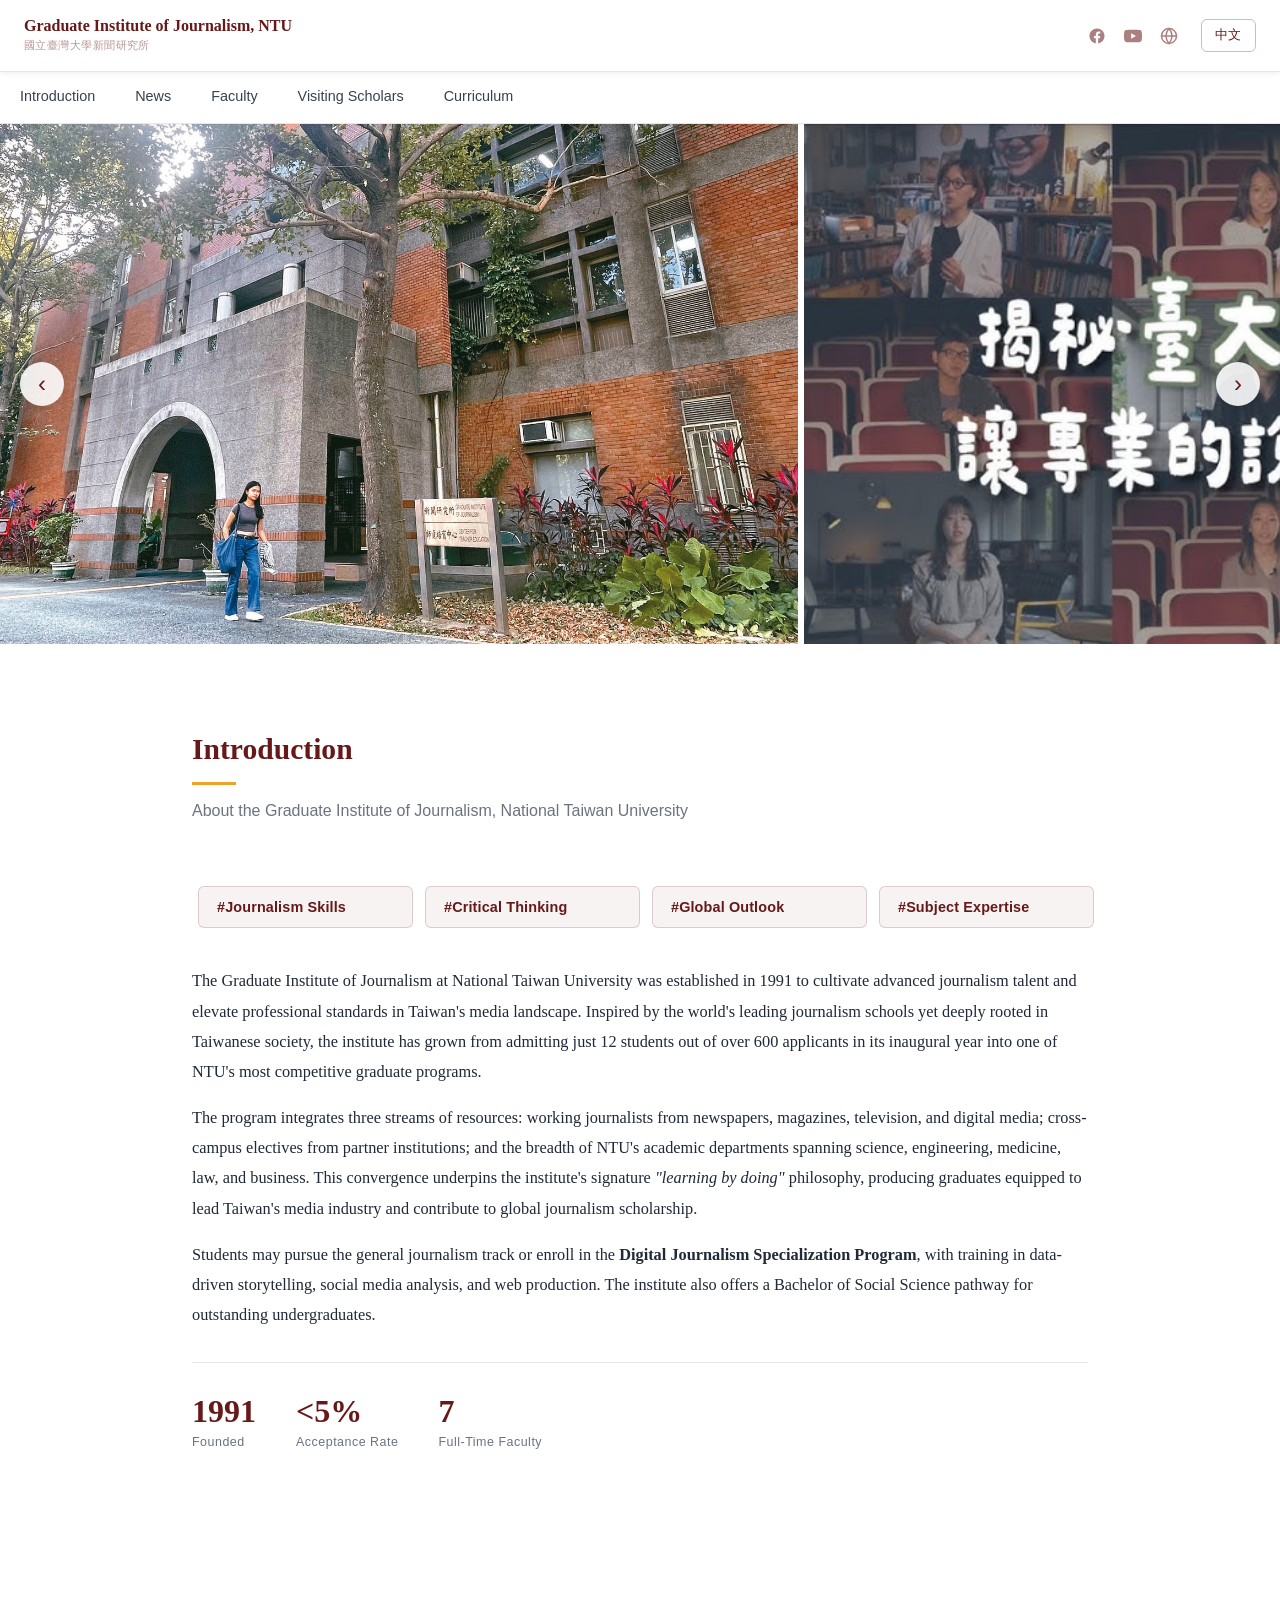
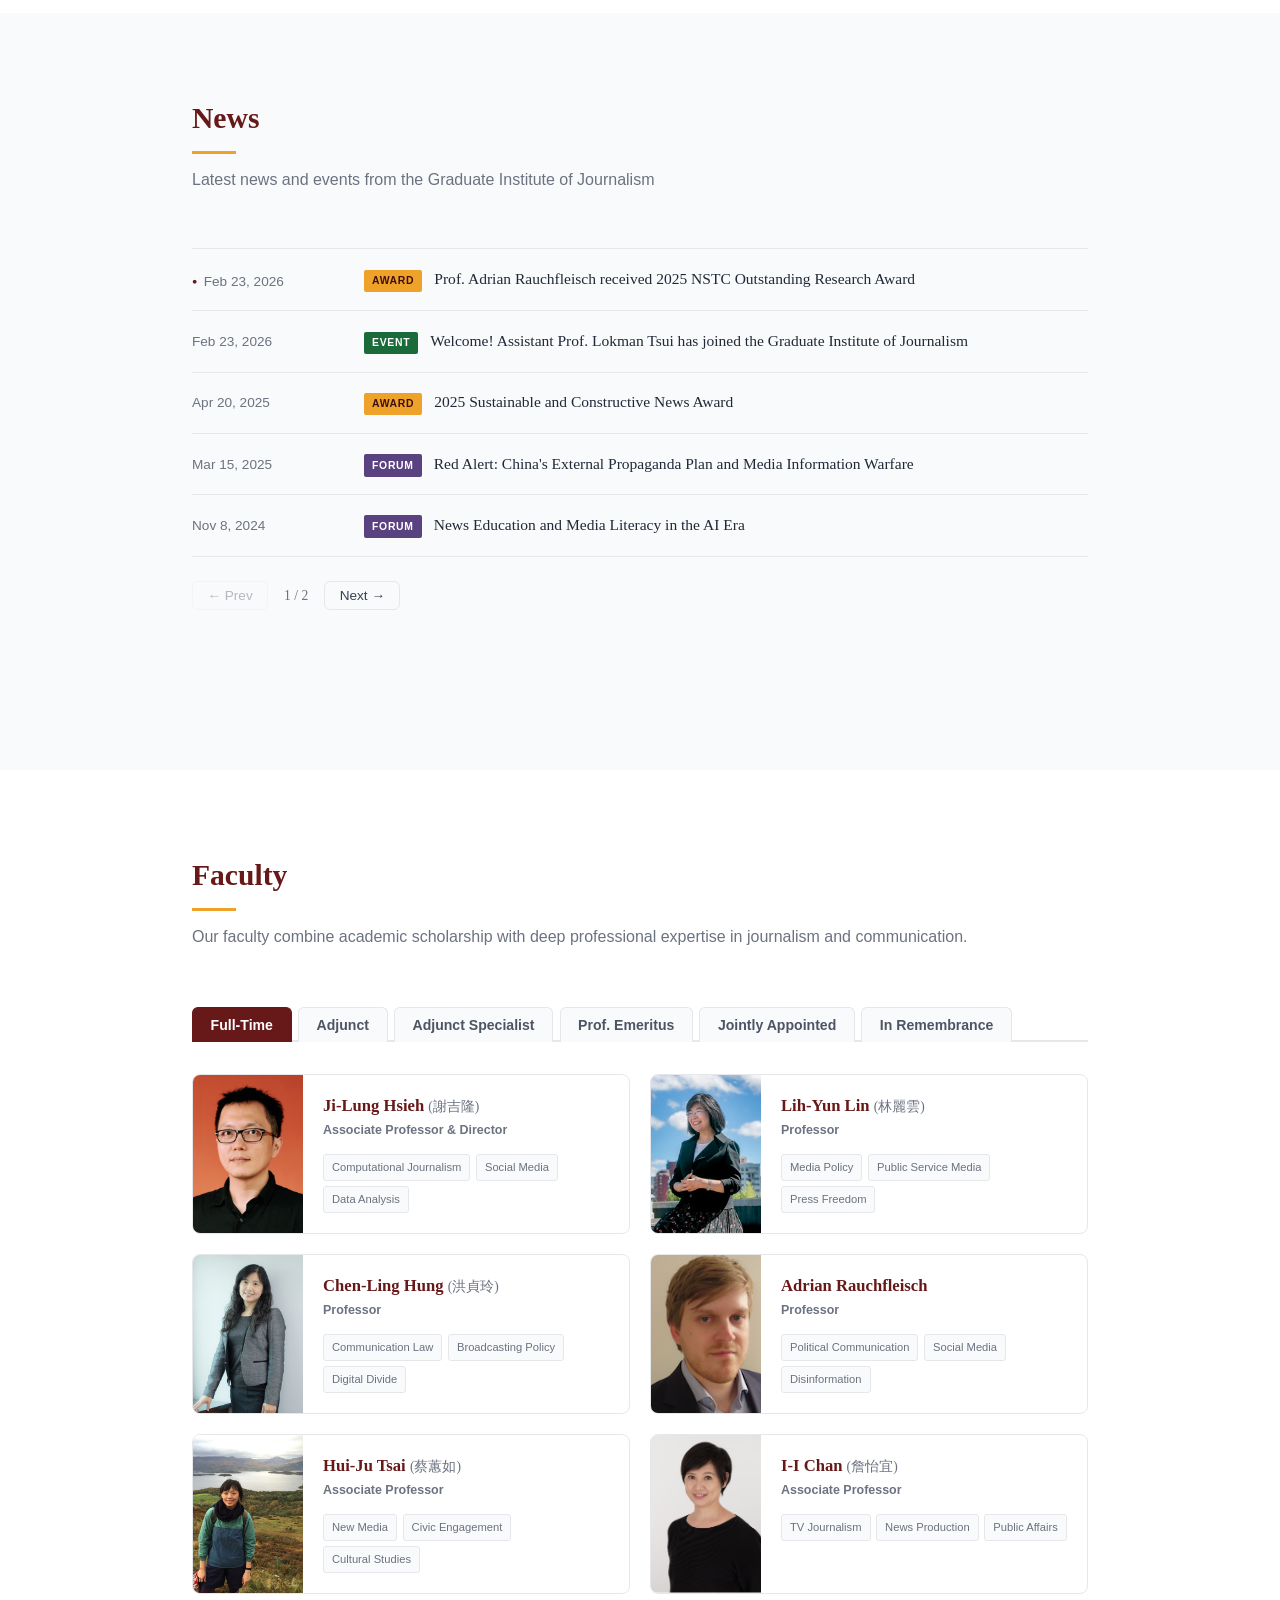
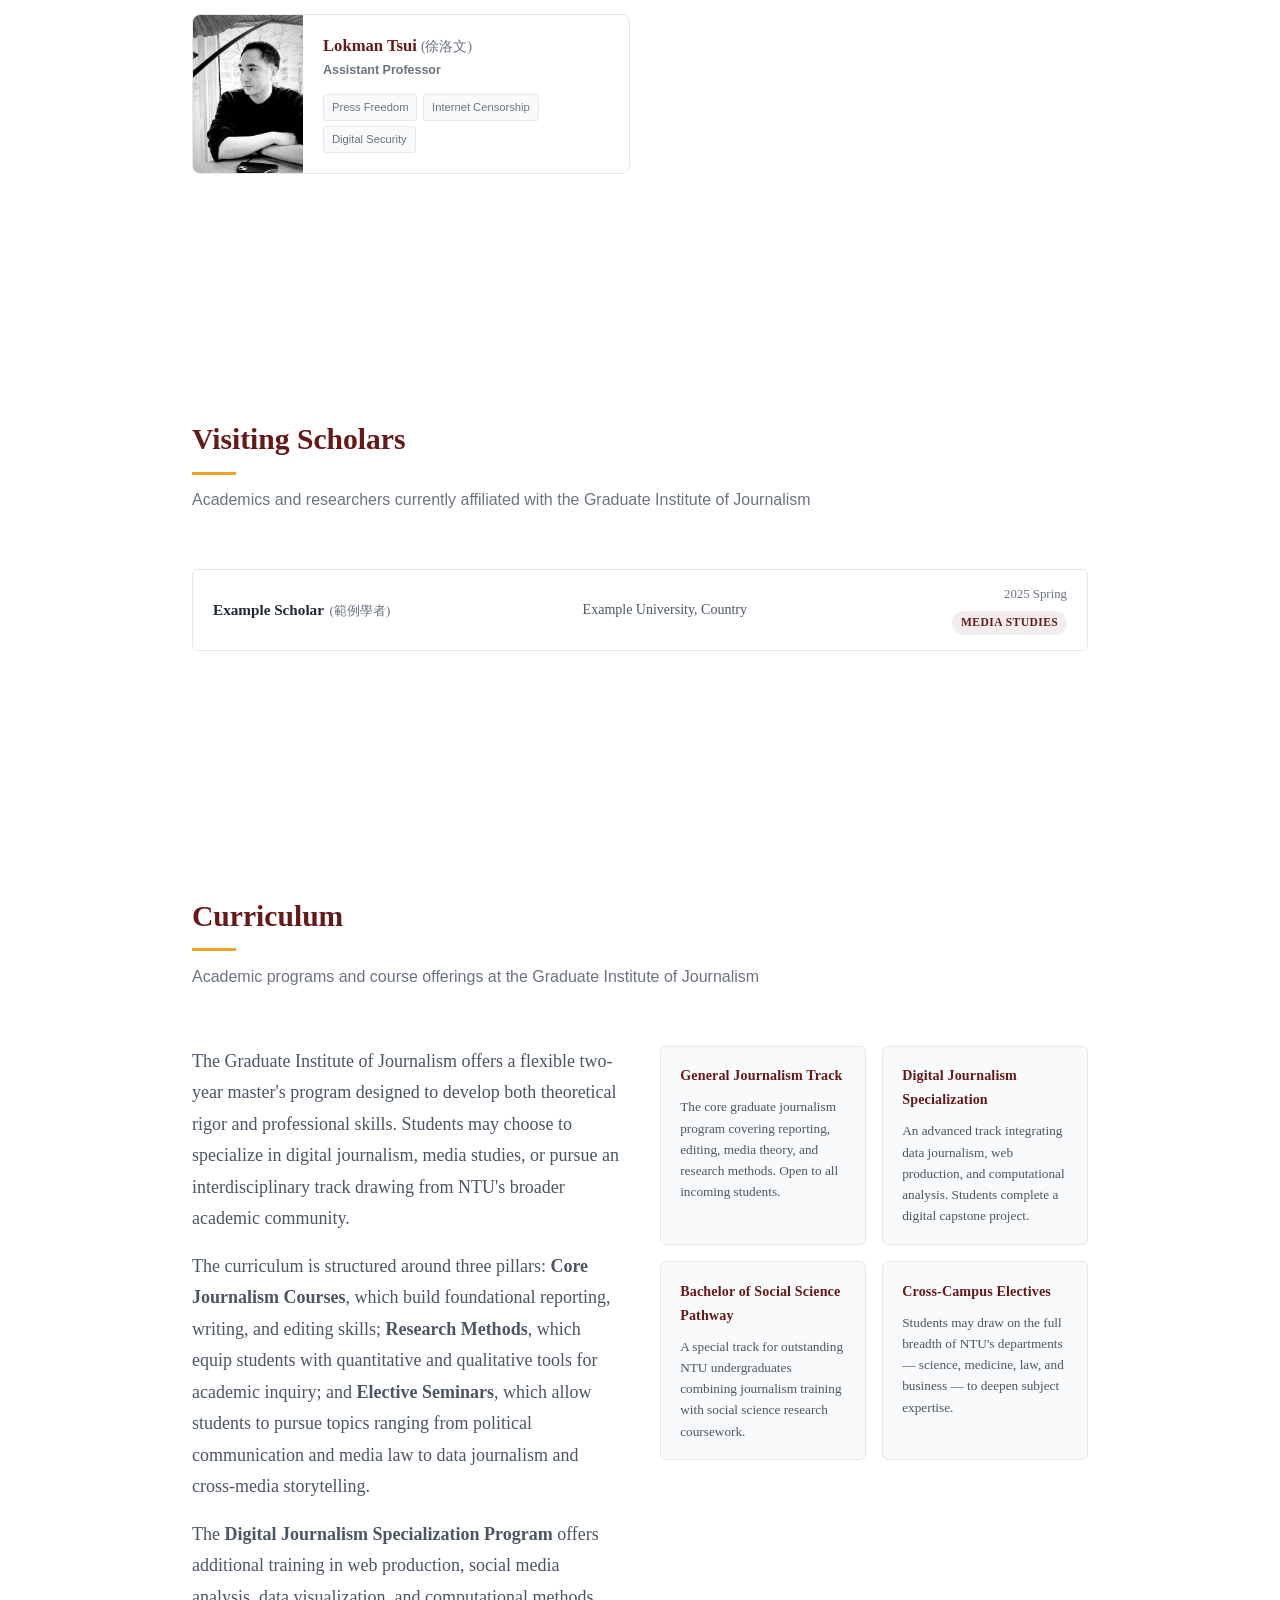
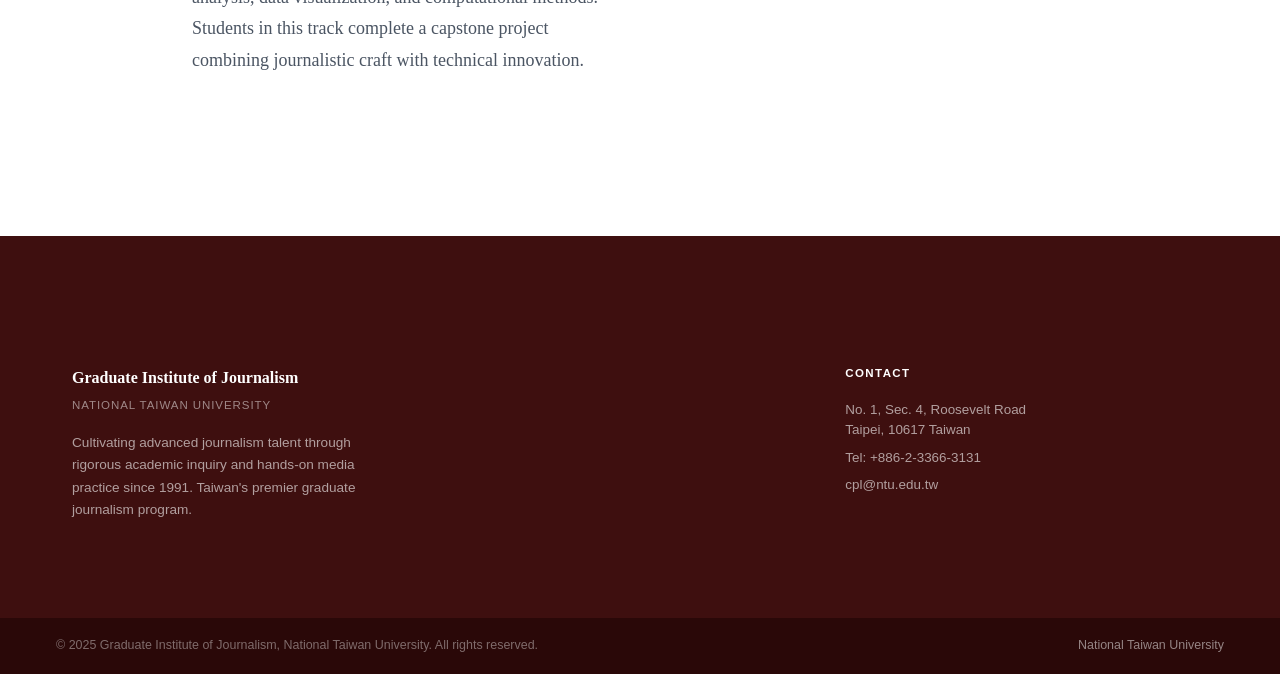
==== index.html @ f5b1b4af "Redesign news section: list layout + 5-per-page pagination - News cards: no more shadow/bg, simple b" ====
<!DOCTYPE html>
<html lang="en">
<head>
  <meta charset="UTF-8">
  <meta name="viewport" content="width=device-width, initial-scale=1.0">
  <title>Graduate Institute of Journalism — National Taiwan University</title>
  <meta name="description" content="The Graduate Institute of Journalism at National Taiwan University cultivates advanced journalism talent through rigorous academic training and hands-on media practice.">
  <link rel="icon" href="image/ntu.gif">
  <link rel="stylesheet" href="css/style.css">
</head>
<body>

  <!-- ===== SITE HEADER ===== -->
  <header class="site-header" role="banner">
    <a href="index.html" class="site-header-brand">
      <span class="site-header-title">Graduate Institute of Journalism, NTU</span>
      <span class="site-header-sub">國立臺灣大學新聞研究所</span>
    </a>
  <div class="site-header-icons">
      <a href="https://www.facebook.com/ntujour/?locale=zh_TW" target="_blank" rel="noopener" class="site-header-icon" aria-label="Facebook">
        <svg width="18" height="18" viewBox="0 0 24 24" fill="currentColor" aria-hidden="true"><path d="M22 12c0-5.523-4.477-10-10-10S2 6.477 2 12c0 4.991 3.657 9.128 8.438 9.878v-6.987h-2.54V12h2.54V9.797c0-2.506 1.492-3.89 3.777-3.89 1.094 0 2.238.195 2.238.195v2.46h-1.26c-1.243 0-1.63.771-1.63 1.562V12h2.773l-.443 2.89h-2.33v6.988C18.343 21.128 22 16.991 22 12z"/></svg>
      </a>
      <a href="https://www.youtube.com/@KnowNewsNTUJournalism/videos" target="_blank" rel="noopener" class="site-header-icon" aria-label="YouTube">
        <svg width="18" height="18" viewBox="0 0 24 24" fill="currentColor" aria-hidden="true"><path d="M23.498 6.186a3.016 3.016 0 0 0-2.122-2.136C19.505 3.545 12 3.545 12 3.545s-7.505 0-9.377.505A3.017 3.017 0 0 0 .502 6.186C0 8.07 0 12 0 12s0 3.93.502 5.814a3.016 3.016 0 0 0 2.122 2.136c1.871.505 9.376.505 9.376.505s7.505 0 9.377-.505a3.015 3.015 0 0 0 2.122-2.136C24 15.93 24 12 24 12s0-3.93-.502-5.814zM9.545 15.568V8.432L15.818 12l-6.273 3.568z"/></svg>
      </a>
      <a href="https://www.ntu.edu.tw/english/" target="_blank" rel="noopener" class="site-header-icon" aria-label="NTU Homepage">
        <svg width="18" height="18" viewBox="0 0 24 24" fill="none" stroke="currentColor" stroke-width="2" stroke-linecap="round" stroke-linejoin="round" aria-hidden="true"><circle cx="12" cy="12" r="10"/><line x1="2" y1="12" x2="22" y2="12"/><path d="M12 2a15.3 15.3 0 0 1 4 10 15.3 15.3 0 0 1-4 10 15.3 15.3 0 0 1-4-10 15.3 15.3 0 0 1 4-10z"/></svg>
      </a>
    </div>
        <a href="https://ntujour.github.io/" target="_blank" rel="noopener" class="site-header-lang">中文</a>
  </header>

  <!-- ===== PAGE LAYOUT ===== -->
  <div class="site-layout">

    <!-- LEFT SIDEBAR NAV -->
    <nav class="site-sidebar" id="main-nav" aria-label="Site navigation">
      <div class="sidebar-nav">
        <ul class="sidebar-nav-list">
          <li><a href="#introduction" class="sidebar-nav-link" data-section="introduction">Introduction</a></li>
          <li><a href="#news" class="sidebar-nav-link" data-section="news">News</a></li>
          <li>
            <a href="#faculty" class="sidebar-nav-link" data-section="faculty">Faculty</a>
            <ul class="sidebar-nav-sub-list">
              <li><a href="#faculty" class="sidebar-nav-sub-link" data-faculty-tab="fulltime">Full-Time</a></li>
              <li><a href="#faculty" class="sidebar-nav-sub-link" data-faculty-tab="adjunct">Adjunct</a></li>
              <li><a href="#faculty" class="sidebar-nav-sub-link" data-faculty-tab="specialist">Adjunct Specialist</a></li>
              <li><a href="#faculty" class="sidebar-nav-sub-link" data-faculty-tab="emeritus">Prof. Emeritus</a></li>
              <li><a href="#faculty" class="sidebar-nav-sub-link" data-faculty-tab="joint">Jointly Appointed</a></li>
              <li><a href="#faculty" class="sidebar-nav-sub-link" data-faculty-tab="remembrance">In Remembrance</a></li>
            </ul>
          </li>
          <li><a href="#visiting-scholars" class="sidebar-nav-link" data-section="visiting-scholars">Visiting Scholars</a></li>
          <li><a href="#curriculum" class="sidebar-nav-link" data-section="curriculum">Curriculum</a></li>
        </ul>
      </div>
    </nav>

    <!-- MAIN CONTENT -->
    <main class="site-main">

  <!-- ===== IMAGE GALLERY ===== -->
  <section id="gallery">
    <div class="gallery-viewport" id="gallery-viewport">
      <div class="gallery-slide"><img src="image/banner/1.jpg" alt="" loading="eager"></div>
      <div class="gallery-slide"><img src="image/banner/2.jpg" alt="" loading="lazy"></div>
      <div class="gallery-slide"><img src="image/banner/3.jpg" alt="" loading="lazy"></div>
      <div class="gallery-slide"><img src="image/banner/4.jpg" alt="" loading="lazy"></div>
    </div>
    <button class="gallery-arrow gallery-arrow-prev" id="gallery-prev" aria-label="Previous">&#8249;</button>
    <button class="gallery-arrow gallery-arrow-next" id="gallery-next" aria-label="Next">&#8250;</button>
  </section>

  <!-- ===== INTRODUCTION ===== -->
  <section id="introduction">
    <div class="section-inner">
      <div class="section-header">
        <h2 class="section-title">Introduction</h2>
        <p class="section-desc">About the Graduate Institute of Journalism, National Taiwan University</p>
      </div>
      <div class="intro-body">
        <div class="intro-pillars">
          <div class="pillar-tag">
            <button class="pillar-btn" aria-expanded="false">#Journalism Skills</button>
            <div class="pillar-body" hidden>Cultivating advanced journalism techniques and knowledge through both theory and professional practice.</div>
          </div>
          <div class="pillar-tag">
            <button class="pillar-btn" aria-expanded="false">#Critical Thinking</button>
            <div class="pillar-body" hidden>Developing independent thinking, multicultural awareness, and civic responsibility essential for responsible journalism.</div>
          </div>
          <div class="pillar-tag">
            <button class="pillar-btn" aria-expanded="false">#Global Outlook</button>
            <div class="pillar-body" hidden>Enhancing an international perspective through academic exchange, cross-campus collaboration, and media research.</div>
          </div>
          <div class="pillar-tag">
            <button class="pillar-btn" aria-expanded="false">#Subject Expertise</button>
            <div class="pillar-body" hidden>Strengthening academic depth by drawing on NTU's rich resources across science, medicine, law, and business.</div>
          </div>
        </div>
        <div class="intro-text">
          <p>The Graduate Institute of Journalism at National Taiwan University was established in 1991 to cultivate advanced journalism talent and elevate professional standards in Taiwan's media landscape. Inspired by the world's leading journalism schools yet deeply rooted in Taiwanese society, the institute has grown from admitting just 12 students out of over 600 applicants in its inaugural year into one of NTU's most competitive graduate programs.</p>
          <p>The program integrates three streams of resources: working journalists from newspapers, magazines, television, and digital media; cross-campus electives from partner institutions; and the breadth of NTU's academic departments spanning science, engineering, medicine, law, and business. This convergence underpins the institute's signature <em>"learning by doing"</em> philosophy, producing graduates equipped to lead Taiwan's media industry and contribute to global journalism scholarship.</p>
          <p>Students may pursue the general journalism track or enroll in the <strong>Digital Journalism Specialization Program</strong>, with training in data-driven storytelling, social media analysis, and web production. The institute also offers a Bachelor of Social Science pathway for outstanding undergraduates.</p>
          <div class="intro-stats">
            <div class="stat">
              <div class="stat-num">1991</div>
              <div class="stat-label">Founded</div>
            </div>
            <div class="stat">
              <div class="stat-num">&lt;5%</div>
              <div class="stat-label">Acceptance Rate</div>
            </div>
            <div class="stat">
              <div class="stat-num">7</div>
              <div class="stat-label">Full-Time Faculty</div>
            </div>
          </div>
        </div>
      </div>
    </div>
  </section>

  <!-- ===== NEWS ===== -->
  <section id="news">
    <div class="section-inner">
      <div class="section-header">
        <h2 class="section-title">News</h2>
        <p class="section-desc">Latest news and events from the Graduate Institute of Journalism</p>
      </div>
      <div class="news-list"></div>
      <div class="news-pagination" id="news-pagination">
        <button class="news-page-btn" id="news-prev-btn">&#8592; Prev</button>
        <span class="news-page-info" id="news-page-info"></span>
        <button class="news-page-btn" id="news-next-btn">Next &#8594;</button>
      </div>
    </div>
  </section>

  <!-- ===== FACULTY ===== -->
  <section id="faculty">
    <div class="section-inner">
      <div class="section-header">
        <h2 class="section-title">Faculty</h2>
        <p class="section-desc">Our faculty combine academic scholarship with deep professional expertise in journalism and communication.</p>
      </div>

      <!-- Tab bar -->
      <div class="faculty-tab-bar" role="tablist">
        <button class="faculty-tab-btn active" data-tab="fulltime" role="tab" aria-selected="true">Full-Time</button>
        <button class="faculty-tab-btn" data-tab="adjunct" role="tab" aria-selected="false">Adjunct</button>
        <button class="faculty-tab-btn" data-tab="specialist" role="tab" aria-selected="false">Adjunct Specialist</button>
        <button class="faculty-tab-btn" data-tab="emeritus" role="tab" aria-selected="false">Prof. Emeritus</button>
        <button class="faculty-tab-btn" data-tab="joint" role="tab" aria-selected="false">Jointly Appointed</button>
        <button class="faculty-tab-btn" data-tab="remembrance" role="tab" aria-selected="false">In Remembrance</button>
      </div>

      <!-- ── Full-Time Faculty ── -->
      <div id="faculty-fulltime" class="faculty-tab-panel active">
      <div class="faculty-grid">
      </div>
      </div><!-- /.faculty-tab-panel#faculty-fulltime -->

      <!-- ── Adjunct Faculty ── -->
      <div id="faculty-adjunct" class="faculty-tab-panel">
      <div class="faculty-grid">
      </div>
      </div><!-- /.faculty-tab-panel#faculty-adjunct -->

      <!-- ── Adjunct Specialist Faculty ── -->
      <div id="faculty-specialist" class="faculty-tab-panel">
      <div class="faculty-grid">
      </div>
      </div><!-- /.faculty-tab-panel#faculty-specialist -->

      <!-- ── Professor Emeritus ── -->
      <div id="faculty-emeritus" class="faculty-tab-panel">
      <div class="faculty-grid">
      </div>
      </div><!-- /.faculty-tab-panel#faculty-emeritus -->

      <!-- ── Jointly Appointed ── -->
      <div id="faculty-joint" class="faculty-tab-panel">
      <div class="faculty-grid">
      </div>
      </div><!-- /.faculty-tab-panel#faculty-joint -->

      <!-- ── In Remembrance ── -->
      <div id="faculty-remembrance" class="faculty-tab-panel">
      <div class="faculty-grid">
      </div>
      </div><!-- /.faculty-tab-panel#faculty-remembrance -->

    </div>
  </section>

  <!-- ===== VISITING SCHOLARS ===== -->
  <section id="visiting-scholars">
    <div class="section-inner">
      <div class="section-header">
        <h2 class="section-title">Visiting Scholars</h2>
        <p class="section-desc">Academics and researchers currently affiliated with the Graduate Institute of Journalism</p>
      </div>
      <div class="scholars-list" id="scholars-list">
        <!-- Rendered by JS from data/visiting-scholars.json -->
      </div>
    </div>
  </section>

  <!-- ===== CURRICULUM ===== -->
  <section id="curriculum">
    <div class="section-inner">
      <div class="section-header">
        <h2 class="section-title">Curriculum</h2>
        <p class="section-desc">Academic programs and course offerings at the Graduate Institute of Journalism</p>
      </div>
      <div class="curriculum-body">
        <div class="curriculum-text">
          <p>The Graduate Institute of Journalism offers a flexible two-year master's program designed to develop both theoretical rigor and professional skills. Students may choose to specialize in digital journalism, media studies, or pursue an interdisciplinary track drawing from NTU's broader academic community.</p>
          <p>The curriculum is structured around three pillars: <strong>Core Journalism Courses</strong>, which build foundational reporting, writing, and editing skills; <strong>Research Methods</strong>, which equip students with quantitative and qualitative tools for academic inquiry; and <strong>Elective Seminars</strong>, which allow students to pursue topics ranging from political communication and media law to data journalism and cross-media storytelling.</p>
          <p>The <strong>Digital Journalism Specialization Program</strong> offers additional training in web production, social media analysis, data visualization, and computational methods. Students in this track complete a capstone project combining journalistic craft with technical innovation.</p>
        </div>
        <div class="curriculum-tracks">
          <div class="curriculum-track">
            <h4>General Journalism Track</h4>
            <p>The core graduate journalism program covering reporting, editing, media theory, and research methods. Open to all incoming students.</p>
          </div>
          <div class="curriculum-track">
            <h4>Digital Journalism Specialization</h4>
            <p>An advanced track integrating data journalism, web production, and computational analysis. Students complete a digital capstone project.</p>
          </div>
          <div class="curriculum-track">
            <h4>Bachelor of Social Science Pathway</h4>
            <p>A special track for outstanding NTU undergraduates combining journalism training with social science research coursework.</p>
          </div>
          <div class="curriculum-track">
            <h4>Cross-Campus Electives</h4>
            <p>Students may draw on the full breadth of NTU's departments — science, medicine, law, and business — to deepen subject expertise.</p>
          </div>
        </div>
      </div>
    </div>
  </section>

    </main><!-- /.site-main -->
  </div><!-- /.site-layout -->

  <!-- ===== FOOTER ===== -->
  <footer>
    <div class="footer-inner">
      <div class="footer-cols">
        <div>
          <div class="footer-brand-name">Graduate Institute of Journalism</div>
          <div class="footer-brand-univ">National Taiwan University</div>
          <p class="footer-brand-desc">Cultivating advanced journalism talent through rigorous academic inquiry and hands-on media practice since 1991. Taiwan's premier graduate journalism program.</p>
        </div>
        <div class="footer-col">
          <h4>Contact</h4>
          <p>No. 1, Sec. 4, Roosevelt Road<br>Taipei, 10617 Taiwan</p>
          <p style="margin-top:0.5rem;">Tel: +886-2-3366-3131</p>
          <a href="mailto:cpl@ntu.edu.tw">cpl@ntu.edu.tw</a>
        </div>
      </div>
    </div>
    <div class="footer-bottom">
      <div class="footer-bottom-inner">
        <span>© 2025 Graduate Institute of Journalism, National Taiwan University. All rights reserved.</span>
        <a href="https://www.ntu.edu.tw/" target="_blank" rel="noopener">National Taiwan University</a>
      </div>
    </div>
  </footer>

  <script>
    // ── Image gallery arrows (infinite loop) ────────────────────────────
    (function () {
      const vp = document.getElementById('gallery-viewport');
      if (!vp) return;
      const slides = [...vp.querySelectorAll('.gallery-slide')];
      const total = slides.length;
      let current = 0;

      function goTo(idx, instant) {
        current = ((idx % total) + total) % total;
        const w = slides[0].getBoundingClientRect().width + 6;
        vp.scrollTo({ left: current * w, behavior: instant ? 'instant' : 'smooth' });
      }

      document.getElementById('gallery-prev')?.addEventListener('click', () => goTo(current - 1));
      document.getElementById('gallery-next')?.addEventListener('click', () => goTo(current + 1));
    })();

    // ── Pillar hashtag toggles ───────────────────────────────────────────
    document.querySelectorAll('.pillar-btn').forEach(btn => {
      btn.addEventListener('click', () => {
        const expanded = btn.getAttribute('aria-expanded') === 'true';
        const body = btn.nextElementSibling;
        btn.setAttribute('aria-expanded', String(!expanded));
        if (expanded) { body.hidden = true; } else { body.hidden = false; }
      });
    });

    // ── Scroll-spy: highlight active sidebar link ────────────────────────
    const sections = document.querySelectorAll('section[id]');
    const sideLinks = document.querySelectorAll('.sidebar-nav-link[data-section]');
    const nav = document.querySelector('.site-sidebar');
    const HEADER_H = 72 + (nav ? nav.offsetHeight : 0);

    function onScroll() {
      let current = '';
      sections.forEach(sec => {
        if (window.scrollY >= sec.offsetTop - HEADER_H - 40) current = sec.id;
      });
      sideLinks.forEach(link => {
        link.classList.toggle('active', link.dataset.section === current);
      });
    }
    window.addEventListener('scroll', onScroll, { passive: true });
    onScroll();

    // ── Faculty tab switching ────────────────────────────────────────────
    const tabBtns   = document.querySelectorAll('.faculty-tab-btn');
    const tabPanels = document.querySelectorAll('.faculty-tab-panel');

    function activateTab(tabKey) {
      tabBtns.forEach(b => { b.classList.remove('active'); b.setAttribute('aria-selected', 'false'); });
      tabPanels.forEach(p => p.classList.remove('active'));
      const btn   = document.querySelector(`.faculty-tab-btn[data-tab="${tabKey}"]`);
      const panel = document.getElementById('faculty-' + tabKey);
      if (btn)   { btn.classList.add('active');   btn.setAttribute('aria-selected', 'true'); }
      if (panel) panel.classList.add('active');
    }

    tabBtns.forEach(btn => btn.addEventListener('click', () => activateTab(btn.dataset.tab)));

    // Sidebar sub-nav: activate tab + smooth-scroll to faculty section
    document.querySelectorAll('.sidebar-nav-sub-link[data-faculty-tab]').forEach(link => {
      link.addEventListener('click', e => {
        e.preventDefault();
        activateTab(link.dataset.facultyTab);
        const sec = document.getElementById('faculty');
        if (sec) window.scrollTo({ top: sec.offsetTop - HEADER_H + 1, behavior: 'smooth' });
      });
    });

    // Smooth scroll on main sidebar link click
    sideLinks.forEach(link => {
      link.addEventListener('click', e => {
        e.preventDefault();
        const target = document.getElementById(link.dataset.section);
        if (target) window.scrollTo({ top: target.offsetTop - HEADER_H + 1, behavior: 'smooth' });
      });
    });

    // ── Utility: HTML-escape ─────────────────────────────────────────────
    function esc(str) {
      return String(str ?? '')
        .replace(/&/g, '&amp;').replace(/</g, '&lt;')
        .replace(/>/g, '&gt;').replace(/"/g, '&quot;');
    }

    // ── Faculty card builder ─────────────────────────────────────────────
    function buildFacultyCard(f, isFulltime, isRemembrance) {
      const tag      = isFulltime ? 'a' : 'div';
      const href     = isFulltime ? ` href="${esc(f.profileUrl)}"` : '';
      const extra    = isRemembrance ? ' faculty-card-remembrance' : '';
      const nameCol  = isRemembrance ? ' style="color:var(--text-700);"' : '';
      const zh       = f.nameZh
        ? ` <span style="font-weight:400;font-size:0.85rem;color:var(--text-500);">(${esc(f.nameZh)})</span>`
        : '';
      const badge    = f.title ? `<span class="faculty-badge">${esc(f.title)}</span>` : '';
      const tags     = (f.tags || []).map(t => `<span class="ftag">${esc(t)}</span>`).join('');
      const ph       = f.placeholder
        ? `<div class="faculty-placeholder" style="display:none;">${esc(f.placeholder)}</div>`
        : '';
      return `<${tag} class="faculty-card${extra}"${href}>
          <div class="faculty-photo-wrap">
            <img class="faculty-photo" src="${esc(f.photo)}" alt="${esc(f.name)}" loading="lazy">${ph}
          </div>
          <div class="faculty-body">
            <span class="faculty-name"${nameCol}>${esc(f.name)}${zh}</span>
            ${badge}
            <div class="faculty-tags">${tags}</div>
          </div>
        </${tag}>`;
    }

    // ── News helpers ─────────────────────────────────────────────────────
    const TAG_CLASS = { Forum: 'tag-forum', Award: 'tag-award', Event: 'tag-event', Research: 'tag-research' };

    function fmtDate(dateStr) {
      if (!dateStr) return '';
      const d = new Date(dateStr.length === 4 ? dateStr + '-01-01' : dateStr);
      if (isNaN(d)) return dateStr;
      return d.toLocaleDateString('en-US', { year: 'numeric', month: 'short', day: 'numeric' });
    }

    // ── News card builder ────────────────────────────────────────────────
    function buildNewsCard(item) {
      const tagClass = TAG_CLASS[item.tag] || 'tag-forum';
      const pin = item.pinned ? `<span class="news-pin">●</span>` : '';
      return `<div class="news-card">
          <div class="news-meta">
            ${pin}<span class="news-date-full">${esc(fmtDate(item.date))}</span>
          </div>
          <div class="news-content">
            <span class="news-tag ${tagClass}">${esc(item.tag)}</span>
            <span class="news-title">${esc(item.title)}</span>
          </div>
        </div>`;
    }

    // ── Visiting Scholar row builder ─────────────────────────────────────
    function buildScholarRow(s) {
      const zh = s.nameZh ? `<span class="scholar-name-zh">(${esc(s.nameZh)})</span>` : '';
      const area = s.area ? `<span class="scholar-area">${esc(s.area)}</span>` : '';
      const period = s.period ? `<div class="scholar-period">${esc(s.period)}</div>` : '';
      return `<div class="scholar-row">
          <div class="scholar-name">${esc(s.name)}${zh}</div>
          <div class="scholar-affil">${esc(s.affiliation || '')}</div>
          <div class="scholar-meta">${period}${area}</div>
        </div>`;
    }

    // ── Load JSON data ───────────────────────────────────────────────────
    Promise.all([
      fetch('data/news.json').then(r => r.json()),
      fetch('data/faculty.json').then(r => r.json()),
      fetch('data/visiting-scholars.json').then(r => r.json())
    ]).then(([news, faculty, scholars]) => {

      // Sort: pinned first, then by date descending
      news.sort((a, b) => {
        if (a.pinned && !b.pinned) return -1;
        if (!a.pinned && b.pinned) return 1;
        return (b.date || '').localeCompare(a.date || '');
      });

      // Render news with pagination
      const NEWS_PER_PAGE = 5;
      let newsPage = 0;
      const newsList = document.querySelector('.news-list');
      const prevBtn = document.getElementById('news-prev-btn');
      const nextBtn = document.getElementById('news-next-btn');
      const pageInfo = document.getElementById('news-page-info');
      const totalPages = Math.ceil(news.length / NEWS_PER_PAGE);

      function renderNewsPage() {
        const start = newsPage * NEWS_PER_PAGE;
        if (newsList) newsList.innerHTML = news.slice(start, start + NEWS_PER_PAGE).map(buildNewsCard).join('');
        if (pageInfo) pageInfo.textContent = `${newsPage + 1} / ${totalPages}`;
        if (prevBtn) prevBtn.disabled = newsPage === 0;
        if (nextBtn) nextBtn.disabled = newsPage >= totalPages - 1;
        if (totalPages <= 1) document.getElementById('news-pagination').style.display = 'none';
      }

      prevBtn?.addEventListener('click', () => { if (newsPage > 0) { newsPage--; renderNewsPage(); } });
      nextBtn?.addEventListener('click', () => { if (newsPage < totalPages - 1) { newsPage++; renderNewsPage(); } });
      renderNewsPage();

      // Render faculty tabs
      const tabs = {
        fulltime:    { data: faculty.fulltime,    fulltime: true,  remembrance: false },
        adjunct:     { data: faculty.adjunct,     fulltime: false, remembrance: false },
        specialist:  { data: faculty.specialist,  fulltime: false, remembrance: false },
        emeritus:    { data: faculty.emeritus,    fulltime: false, remembrance: false },
        joint:       { data: faculty.joint,       fulltime: false, remembrance: false },
        remembrance: { data: faculty.remembrance, fulltime: false, remembrance: true  }
      };
      Object.entries(tabs).forEach(([key, cfg]) => {
        const grid = document.querySelector(`#faculty-${key} .faculty-grid`);
        if (grid) grid.innerHTML = (cfg.data || [])
          .map(f => buildFacultyCard(f, cfg.fulltime, cfg.remembrance)).join('');
      });

      // Render visiting scholars
      const scholarsList = document.getElementById('scholars-list');
      if (scholarsList) {
        if (scholars.length === 0) {
          scholarsList.innerHTML = '<p style="padding:1.5rem;color:var(--text-500);font-size:0.9rem;">No visiting scholars at this time.</p>';
        } else {
          scholarsList.innerHTML = scholars.map(buildScholarRow).join('');
        }
      }

    }).catch(err => console.error('Data load failed:', err));
  </script>

</body>
</html>
---- css/style.css ----
/* ============================================================
   Graduate Institute of Journalism, National Taiwan University
   Main Stylesheet — Color scheme matching ntujour.github.io
   ============================================================ */

:root {
  /* === Core brand colors (from ntujour.github.io) === */
  --maroon:        #671919;   /* nav background */
  --maroon-dark:   #3e0f0f;   /* footer background */
  --maroon-hover:  #991b1b;   /* dropdown / hover bg */
  --gold:          #efa22a;   /* accent, active/hover nav text */
  --gold-light:    #f4bb5a;

  /* === Text (Tailwind gray scale from source site) === */
  --text-900: #1f2937;   /* gray-800 — banner title */
  --text-700: #374151;   /* gray-700 — banner subtitle */
  --text-600: #4b5563;   /* gray-600 — tagline / secondary */
  --text-500: #6b7280;   /* gray-500 — muted */

  /* === Backgrounds === */
  --banner-bg: #f5f5f5;  /* site-banner background */
  --bg:        #ffffff;
  --bg-alt:    #f9fafb;  /* section alternate */

  /* === UI === */
  --border:       #e5e7eb;
  --shadow:       0 2px 8px rgba(103, 25, 25, 0.10);
  --shadow-hover: 0 8px 24px rgba(103, 25, 25, 0.18);
  --radius:       6px;
}

*, *::before, *::after { box-sizing: border-box; margin: 0; padding: 0; }
html { scroll-behavior: smooth; }

body {
  font-family: Georgia, 'Times New Roman', serif;
  color: var(--text-900);
  line-height: 1.7;
  font-size: 18px;
}

a { color: var(--maroon); }
img { max-width: 100%; display: block; }


/* ============================================================
   SITE HEADER  (slim top bar)
   ============================================================ */

.site-header {
  background: #ffffff;
  border-bottom: 1px solid rgba(103, 25, 25, 0.12);
  height: 72px;
  display: flex;
  align-items: center;
  padding: 0 1.5rem;
  position: sticky;
  top: 0;
  z-index: 1000;
  box-shadow: 0 1px 6px rgba(0, 0, 0, 0.07);
  gap: 1rem;
}

.site-header-brand {
  display: flex;
  flex-direction: column;
  justify-content: center;
  flex: 1;
  min-width: 0;
  text-decoration: none;
}

.site-header-title {
  font-family: Georgia, 'Times New Roman', serif;
  font-size: 1rem;
  font-weight: 700;
  color: var(--maroon);
  white-space: nowrap;
  overflow: hidden;
  text-overflow: ellipsis;
  line-height: 1.2;
}

.site-header-sub {
  font-family: -apple-system, sans-serif;
  font-size: 0.7rem;
  color: rgba(103, 25, 25, 0.45);
  letter-spacing: 0.04em;
  white-space: nowrap;
}

/* Icon links (Facebook, NTU, etc.) */
.site-header-icons {
  display: flex;
  align-items: center;
  gap: 0.25rem;
  flex-shrink: 0;
}

.site-header-icon {
  display: flex;
  align-items: center;
  justify-content: center;
  width: 32px;
  height: 32px;
  border-radius: var(--radius);
  color: var(--maroon);
  opacity: 0.55;
  text-decoration: none;
  transition: opacity 0.15s, background 0.15s;
}

.site-header-icon:hover {
  opacity: 1;
  background: rgba(103, 25, 25, 0.07);
}

.site-header-lang {
  flex-shrink: 0;
  display: block;
  padding: 0.3rem 0.85rem;
  font-family: -apple-system, sans-serif;
  font-size: 0.82rem;
  font-weight: 500;
  color: var(--maroon);
  text-decoration: none;
  border: 1px solid rgba(103, 25, 25, 0.3);
  border-radius: var(--radius);
  transition: color 0.15s, border-color 0.15s, background 0.15s;
}

.site-header-lang:hover {
  color: #fff;
  background: var(--maroon);
  border-color: var(--maroon);
}


/* ============================================================
   PAGE LAYOUT  (sidebar + main)
   ============================================================ */

.site-layout {
  display: flex;
  flex-direction: column;
  align-items: center;
  min-height: calc(100vh - 72px);
}

/* ── Top nav bar ── */
.site-sidebar {
  width: 100%;
  height: auto;
  position: sticky;
  top: 72px;
  z-index: 900;
  background: var(--bg);
  border-right: none;
  border-bottom: 1px solid var(--border);
  overflow: visible;
  display: flex;
  flex-direction: row;
  padding-left: 0;
  box-shadow: 0 1px 4px rgba(0,0,0,0.05);
}

.sidebar-institute {
  padding: 1.75rem 1.25rem 1rem;
  border-bottom: 1px solid var(--border);
}

.sidebar-inst-name {
  font-family: Georgia, serif;
  font-size: 0.88rem;
  font-weight: 700;
  color: var(--maroon);
  line-height: 1.35;
}

.sidebar-inst-zh {
  font-family: -apple-system, sans-serif;
  font-size: 0.72rem;
  color: var(--text-500);
  margin-top: 0.25rem;
}

.sidebar-inst-tag {
  font-family: -apple-system, sans-serif;
  font-size: 0.7rem;
  color: var(--text-500);
  margin-top: 0.5rem;
  font-style: italic;
  line-height: 1.4;
}

.sidebar-nav {
  padding: 0;
  flex: 1;
  display: flex;
}

.sidebar-nav-label {
  font-family: -apple-system, sans-serif;
  font-size: 0.62rem;
  font-weight: 700;
  letter-spacing: 0.12em;
  text-transform: uppercase;
  color: var(--text-500);
  padding: 0 1.25rem;
  margin-bottom: 0.35rem;
}

.sidebar-nav-list {
  list-style: none;
  display: flex;
  flex-direction: row;
  align-items: center;
}

.sidebar-nav-link {
  display: block;
  padding: 0.75rem 1.25rem;
  font-family: -apple-system, BlinkMacSystemFont, 'Segoe UI', sans-serif;
  font-size: 0.9rem;
  font-weight: 500;
  color: var(--text-700);
  text-decoration: none;
  border-left: none;
  border-bottom: 3px solid transparent;
  transition: color 0.15s, border-color 0.15s, background 0.15s;
  white-space: nowrap;
}

.sidebar-nav-link:hover {
  color: var(--maroon);
  border-bottom-color: var(--maroon);
  background: var(--bg-alt);
}

.sidebar-nav-link.active {
  color: var(--maroon);
  border-bottom-color: var(--gold);
  background: var(--bg-alt);
  font-weight: 700;
}

.sidebar-nav-sub-list {
  display: none;
}

.sidebar-nav-sub-link {
  display: block;
  padding: 0.35rem 0.75rem;
  font-family: -apple-system, BlinkMacSystemFont, 'Segoe UI', sans-serif;
  font-size: 0.78rem;
  color: var(--text-500);
  text-decoration: none;
  transition: color 0.15s;
}

.sidebar-nav-sub-link:hover {
  color: var(--maroon);
}

/* ── Main content area ── */
.site-main {
  width: 100%;
  min-width: 0;
}

.container-1200 {
  max-width: 1100px;
  margin: 0 auto;
  padding: 0 1rem;
}


/* ============================================================
   HERO
   ============================================================ */

.hero {
  background: linear-gradient(140deg, var(--maroon-dark) 0%, var(--maroon) 55%, #8b2020 100%);
  color: white;
  padding: 5rem 1rem 4rem;
  position: relative;
  overflow: hidden;
}

.hero::before {
  content: '';
  position: absolute;
  top: -100px; right: -80px;
  width: 500px; height: 500px;
  border: 1px solid rgba(255,255,255,0.05);
  border-radius: 50%;
  pointer-events: none;
}

.hero::after {
  content: '';
  position: absolute;
  bottom: -120px; left: -60px;
  width: 380px; height: 380px;
  border: 1px solid rgba(255,255,255,0.04);
  border-radius: 50%;
  pointer-events: none;
}

.hero-inner {
  max-width: 1200px;
  margin: 0 auto;
  position: relative; z-index: 1;
}

.hero-tag {
  font-family: -apple-system, sans-serif;
  font-size: 0.72rem;
  font-weight: 700;
  letter-spacing: 0.18em;
  text-transform: uppercase;
  color: var(--gold);
  margin-bottom: 1.1rem;
}

.hero h2 {
  font-size: 2.5rem;
  font-weight: 700;
  line-height: 1.2;
  margin-bottom: 1.25rem;
  max-width: 580px;
}

.hero-desc {
  font-size: 1.05rem;
  opacity: 0.82;
  max-width: 500px;
  font-family: -apple-system, sans-serif;
  font-weight: 300;
  line-height: 1.65;
}


/* ============================================================
   SECTIONS — shared
   ============================================================ */

section { padding: 5rem 15% 10rem; }

.section-inner {
  max-width: 1200px;
  margin: 0 auto;
}

.section-header { margin-bottom: 3.5rem; }

.section-title {
  font-size: 1.85rem;
  color: var(--maroon);
  font-weight: 700;
  display: inline-block;
  position: relative;
  padding-bottom: 0.65rem;
}

.section-title::after {
  content: '';
  position: absolute;
  bottom: 0; left: 0;
  width: 44px; height: 3px;
  background: var(--gold);
}

.section-desc {
  font-family: -apple-system, sans-serif;
  font-size: 1rem;
  color: var(--text-500);
  margin-top: 0.8rem;

  line-height: 1.6;
}


/* ============================================================
   INTRODUCTION
   ============================================================ */

#introduction { background: var(--bg); }

.intro-body {
  display: flex;
  flex-direction: column;
  gap: 2rem;
}

.intro-text p {
  margin-bottom: 1rem;
  font-size: 1.02rem;
  color: var(--text-900);
  line-height: 1.85;
}

.intro-pillars {
  display: grid;
  grid-template-columns: repeat(4, 1fr);
  gap: 0.75rem;
}

.pillar-tag {}

.pillar-btn {
  display: block;
  width: 100%;
  text-align: left;
  background: rgba(103, 25, 25, 0.05);
  border: 1.5px solid rgba(103, 25, 25, 0.18);
  border-radius: var(--radius);
  cursor: pointer;
  padding: 0.75rem 1.1rem;
  margin: 0.4rem;
  font-family: -apple-system, sans-serif;
  font-size: 0.9rem;
  font-weight: 600;
  color: var(--maroon);
  letter-spacing: 0.01em;
  transition: background 0.15s, color 0.15s, border-color 0.15s;
}
.pillar-btn:hover {
  background: rgba(103, 25, 25, 0.1);
  border-color: var(--maroon);
}
.pillar-btn[aria-expanded="true"] {
  background: var(--maroon);
  color: #fff;
  border-color: var(--maroon);
}

.pillar-body {
  font-size: 0.88rem;
  color: var(--text-500);
  line-height: 1.65;
  padding: 0 0.5rem 0.75rem 0.5rem;
  margin: 0 0.4rem;
  font-family: -apple-system, sans-serif;
}

@media (max-width: 900px) {
  .intro-pillars { grid-template-columns: repeat(2, 1fr); }
}

.intro-stats {
  display: flex;
  gap: 2.5rem;
  margin-top: 2rem;
  padding-top: 2rem;
  border-top: 1px solid var(--border);
}

.stat-num {
  font-size: 2rem;
  font-weight: 700;
  color: var(--maroon);
  line-height: 1;
}

.stat-label {
  font-family: -apple-system, sans-serif;
  font-size: 0.78rem;
  color: var(--text-500);
  margin-top: 0.3rem;
  letter-spacing: 0.04em;
}


/* ============================================================
   NEWS
   ============================================================ */

#news { background: var(--bg-alt); }

.news-list {
  border-top: 1px solid var(--border);
}

.news-card {
  display: grid;
  grid-template-columns: 140px 1fr;
  gap: 2rem;
  padding: 1.1rem 0;
  border-bottom: 1px solid var(--border);
  align-items: baseline;
  background: none;
  color: inherit;
}

.news-meta {
  display: flex;
  align-items: center;
  gap: 0.4rem;
  flex-shrink: 0;
}

.news-pin {
  color: var(--maroon);
  font-size: 0.55rem;
  line-height: 1;
}

.news-date-full {
  font-family: -apple-system, sans-serif;
  font-size: 0.85rem;
  color: var(--text-500);
  white-space: nowrap;
}

.news-content {
  display: flex;
  align-items: baseline;
  gap: 0.75rem;
  flex-wrap: wrap;
}

.news-tag {
  display: inline-block;
  font-family: -apple-system, sans-serif;
  font-size: 0.65rem;
  font-weight: 700;
  letter-spacing: 0.07em;
  text-transform: uppercase;
  padding: 0.15rem 0.5rem;
  border-radius: 2px;
  background: var(--maroon);
  color: white;
  flex-shrink: 0;
}

.news-tag.tag-event  { background: #1b6b3a; }
.news-tag.tag-award  { background: var(--gold); color: var(--maroon-dark); }
.news-tag.tag-forum  { background: #5a4280; }

.news-title {
  font-size: 0.97rem;
  font-weight: 500;
  color: var(--text-900);
  line-height: 1.5;
}

.news-card:hover .news-title { color: var(--maroon); }

.news-pagination {
  display: flex;
  align-items: center;
  gap: 1rem;
  margin-top: 1.5rem;
}

.news-page-btn {
  background: none;
  border: 1px solid var(--border);
  border-radius: var(--radius);
  padding: 0.4rem 0.9rem;
  font-size: 0.85rem;
  cursor: pointer;
  color: var(--text-700);
  transition: border-color 0.15s, color 0.15s;
}
.news-page-btn:hover:not(:disabled) { border-color: var(--maroon); color: var(--maroon); }
.news-page-btn:disabled { opacity: 0.35; cursor: default; }

.news-page-info {
  font-size: 0.85rem;
  color: var(--text-500);
}


/* ============================================================
   FACULTY
   ============================================================ */

#faculty { background: var(--bg); }

.faculty-label {
  font-family: -apple-system, sans-serif;
  font-size: 0.75rem;
  font-weight: 700;
  text-transform: uppercase;
  letter-spacing: 0.12em;
  color: var(--gold);
  margin-bottom: 1.5rem;
  display: flex;
  align-items: center;
  gap: 0.8rem;
}

.faculty-label::after {
  content: '';
  flex: 1;
  height: 1px;
  background: var(--border);
}

.faculty-grid {
  display: grid;
  grid-template-columns: repeat(2, 1fr);
  grid-auto-rows: 160px;
  gap: 1.25rem;
}

.faculty-card {
  background: white;
  border: 1px solid var(--border);
  border-radius: 8px;
  overflow: hidden;
  transition: box-shadow 0.2s, transform 0.2s;
  display: flex;
  flex-direction: row;
}

.faculty-card:hover {
  box-shadow: var(--shadow-hover);
  transform: translateY(-3px);
}

/* Full-time cards are wrapped in <a> — reset link styles */
a.faculty-card {
  display: flex;
  text-decoration: none;
  color: inherit;
  cursor: pointer;
}

/* Non-full-time panels: no lift, no underline on name */
.faculty-tab-panel:not(#faculty-fulltime) .faculty-card:hover {
  box-shadow: none;
  transform: none;
  cursor: default;
}

.faculty-card-remembrance {
  border-top: 3px solid var(--text-500);
  opacity: 0.88;
}

.faculty-photo-wrap {
  width: 110px;
  flex-shrink: 0;
  overflow: hidden;
  background: var(--bg-alt);
}

.faculty-photo {
  width: 100%;
  height: 100%;
  object-fit: cover;
  object-position: center top;
}

.faculty-placeholder {
  width: 100%;
  height: 100%;
  min-height: 130px;
  display: flex;
  align-items: center;
  justify-content: center;
  background: linear-gradient(135deg, var(--maroon) 0%, var(--maroon-hover) 100%);
  color: rgba(255, 255, 255, 0.6);
  font-family: Georgia, serif;
  font-size: 1.8rem;
  font-weight: 700;
  letter-spacing: 0.05em;
}

.faculty-body { padding: 1.25rem; }

.faculty-name {
  font-size: 1.04rem;
  font-weight: 700;
  color: var(--maroon);
  text-decoration: none;
  display: block;
  line-height: 1.3;
  margin-bottom: 0.2rem;
}

a.faculty-card:hover .faculty-name { text-decoration: underline; }

.faculty-badge {
  font-family: -apple-system, sans-serif;
  font-size: 0.78rem;
  font-weight: 600;
  color: var(--text-500);
  margin-bottom: 0.8rem;
  display: block;
}

.faculty-tags { display: flex; flex-wrap: wrap; gap: 0.35rem; }

.ftag {
  font-family: -apple-system, sans-serif;
  font-size: 0.7rem;
  padding: 0.18rem 0.5rem;
  border-radius: 3px;
  background: var(--bg-alt);
  color: var(--text-500);
  border: 1px solid var(--border);
}


/* ============================================================
   FOOTER
   ============================================================ */

footer { background: var(--maroon-dark); }

.footer-inner {
  max-width: 1200px;
  margin: 0 auto;
  padding: 8rem 2rem 6rem;
}

.footer-cols {
  display: grid;
  grid-template-columns: 2fr 1fr;
  gap: 3rem;
}

.footer-bottom {
  background: #2a0808;
}

.footer-bottom-inner {
  max-width: 1200px;
  margin: 0 auto;
  padding: 1.1rem 1rem;
  display: flex;
  justify-content: space-between;
  align-items: center;
  font-family: -apple-system, sans-serif;
  font-size: 0.78rem;
  color: rgba(255,255,255,0.4);
}

.footer-brand-name {
  color: white;
  font-size: 1rem;
  font-weight: 700;
  margin-bottom: 0.3rem;
}

.footer-brand-univ {
  font-family: -apple-system, sans-serif;
  font-size: 0.72rem;
  color: rgba(255,255,255,0.5);
  letter-spacing: 0.08em;
  text-transform: uppercase;
}

.footer-brand-desc {
  font-family: -apple-system, sans-serif;
  font-size: 0.85rem;
  color: rgba(255,255,255,0.6);
  margin-top: 1rem;
  line-height: 1.65;
  max-width: 300px;
}

.footer-col h4 {
  font-family: -apple-system, sans-serif;
  font-size: 0.72rem;
  font-weight: 700;
  letter-spacing: 0.12em;
  text-transform: uppercase;
  color: white;
  margin-bottom: 1rem;
}

.footer-col p,
.footer-col a {
  font-family: -apple-system, sans-serif;
  font-size: 0.84rem;
  display: block;
  color: rgba(255,255,255,0.6);
  text-decoration: none;
  margin-bottom: 0.4rem;
  line-height: 1.5;
}

.footer-col a:hover { color: white; }

.footer-bottom-inner a { color: rgba(255,255,255,0.5); text-decoration: none; }
.footer-bottom-inner a:hover { color: rgba(255,255,255,0.8); }


/* ============================================================
   FACULTY PROFILE PAGES
   ============================================================ */

.profile-breadcrumb {
  background: var(--bg-alt);
  border-bottom: 1px solid var(--border);
  padding: 0 1rem;
}

.profile-breadcrumb-inner {
  max-width: 1200px;
  margin: 0 auto;
  height: 44px;
  display: flex;
  align-items: center;
  gap: 0.5rem;
  font-family: -apple-system, sans-serif;
  font-size: 0.82rem;
  color: var(--text-500);
}

.profile-breadcrumb a { color: var(--maroon); text-decoration: none; }
.profile-breadcrumb a:hover { text-decoration: underline; }
.breadcrumb-sep { opacity: 0.4; }

.profile-header {
  background: linear-gradient(140deg, var(--maroon-dark) 0%, var(--maroon) 100%);
  color: white;
  padding: 3.5rem 1rem;
}

.profile-header-inner {
  max-width: 1200px;
  margin: 0 auto;
  display: grid;
  grid-template-columns: auto 1fr;
  gap: 2.5rem;
  align-items: center;
}

.profile-photo-wrap {
  width: 160px; height: 200px;
  border-radius: 6px;
  overflow: hidden;
  border: 3px solid rgba(255,255,255,0.25);
  flex-shrink: 0;
  background: rgba(255,255,255,0.1);
}

.profile-photo-large {
  width: 100%; height: 100%;
  object-fit: cover;
  object-position: center top;
}

.profile-placeholder-large {
  width: 100%; height: 100%;
  display: flex;
  align-items: center;
  justify-content: center;
  font-family: Georgia, serif;
  font-size: 3rem;
  font-weight: 700;
  color: rgba(255,255,255,0.4);
}

.profile-dept {
  font-family: -apple-system, sans-serif;
  font-size: 0.75rem;
  letter-spacing: 0.12em;
  text-transform: uppercase;
  color: var(--gold);
  margin-bottom: 0.6rem;
}

.profile-name {
  font-size: 2rem;
  font-weight: 700;
  line-height: 1.15;
  margin-bottom: 0.4rem;
}

.profile-title-text {
  font-family: -apple-system, sans-serif;
  font-size: 1rem;
  color: rgba(255,255,255,0.75);
  margin-bottom: 1.5rem;
}

.profile-contacts {
  display: flex;
  flex-wrap: wrap;
  gap: 0.75rem 1.5rem;
}

.profile-contact-item {
  font-family: -apple-system, sans-serif;
  font-size: 0.85rem;
  color: rgba(255,255,255,0.7);
  display: flex;
  align-items: center;
  gap: 0.4rem;
}

.profile-contact-item a { color: rgba(255,255,255,0.85); text-decoration: none; }
.profile-contact-item a:hover { color: white; text-decoration: underline; }

.profile-body { background: var(--bg); padding: 3.5rem 1rem; }

.profile-body-inner {
  max-width: 1200px;
  margin: 0 auto;
  display: grid;
  grid-template-columns: 2fr 1fr;
  gap: 3.5rem;
  align-items: start;
}

.profile-section { margin-bottom: 2.5rem; }

.profile-section h2 {
  font-family: -apple-system, sans-serif;
  font-size: 0.82rem;
  font-weight: 700;
  color: var(--maroon);
  text-transform: uppercase;
  letter-spacing: 0.06em;
  padding-bottom: 0.5rem;
  border-bottom: 2px solid var(--border);
  margin-bottom: 1rem;
}

.profile-section p {
  font-size: 0.97rem;
  line-height: 1.75;
  color: var(--text-900);
}

.profile-section ul {
  list-style: none;
  display: flex;
  flex-direction: column;
  gap: 0.6rem;
}

.profile-section li {
  font-family: -apple-system, sans-serif;
  font-size: 0.92rem;
  color: var(--text-900);
  padding-left: 1rem;
  position: relative;
  line-height: 1.5;
}

.profile-section li::before {
  content: '—';
  position: absolute;
  left: 0;
  color: var(--gold);
  font-size: 0.8rem;
}

.profile-sidebar { position: sticky; top: 92px; }

.sidebar-card {
  background: var(--bg-alt);
  border: 1px solid var(--border);
  border-radius: var(--radius);
  padding: 1.5rem;
  margin-bottom: 1.25rem;
}

.sidebar-card h3 {
  font-family: -apple-system, sans-serif;
  font-size: 0.72rem;
  font-weight: 700;
  text-transform: uppercase;
  letter-spacing: 0.1em;
  color: var(--text-500);
  margin-bottom: 0.85rem;
}

.sidebar-card p,
.sidebar-card a {
  font-family: -apple-system, sans-serif;
  font-size: 0.88rem;
  color: var(--text-900);
  text-decoration: none;
  display: block;
  margin-bottom: 0.35rem;
  line-height: 1.5;
}

.sidebar-card a { color: var(--maroon); }
.sidebar-card a:hover { text-decoration: underline; }

.research-pill {
  display: inline-block;
  font-family: -apple-system, sans-serif;
  font-size: 0.78rem;
  padding: 0.3rem 0.7rem;
  border-radius: 20px;
  background: white;
  border: 1px solid var(--border);
  color: var(--text-500);
  margin: 0.25rem 0.25rem 0 0;
}


/* ============================================================
   FACULTY — SECTION HEADINGS & COMPACT CARDS
   ============================================================ */

/* ── Faculty tab bar ── */
.faculty-tab-bar {
  display: flex;
  flex-wrap: wrap;
  gap: 0.4rem;
  margin-bottom: 2rem;
  border-bottom: 2px solid var(--border);
  padding-bottom: 0;
}

.faculty-tab-btn {
  font-family: -apple-system, BlinkMacSystemFont, 'Segoe UI', sans-serif;
  font-size: 0.88rem;
  font-weight: 600;
  padding: 0.55rem 1.1rem;
  border: 1px solid var(--border);
  border-bottom: none;
  border-radius: var(--radius) var(--radius) 0 0;
  background: var(--bg-alt);
  color: var(--text-600);
  cursor: pointer;
  transition: background 0.15s, color 0.15s;
  position: relative;
  bottom: -2px;
}

.faculty-tab-btn:hover {
  background: var(--bg);
  color: var(--maroon);
}

.faculty-tab-btn.active {
  background: var(--maroon);
  color: #fff;
  border-color: var(--maroon);
  border-bottom-color: var(--maroon);
}

/* ── Faculty tab panels ── */
.faculty-tab-panel {
  display: none;
}

.faculty-tab-panel.active {
  display: block;
}

.faculty-section-heading {
  font-family: -apple-system, BlinkMacSystemFont, 'Segoe UI', sans-serif;
  font-size: 1.15rem;
  font-weight: 700;
  color: var(--maroon);
  text-transform: uppercase;
  letter-spacing: 0.06em;
  margin: 3rem 0 1.25rem;
  padding-bottom: 0.6rem;
  border-bottom: 2px solid var(--border);
}

.faculty-section-heading.heading-fulltime {
  font-size: 1.4rem;
  letter-spacing: 0.04em;
  margin-top: 0;
}

.faculty-section-heading.heading-remembrance {
  color: var(--text-700);
  border-bottom-color: #d1d5db;
}

.faculty-compact-grid {
  display: grid;
  grid-template-columns: repeat(3, 1fr);
  gap: 0.75rem;
}

.faculty-compact-card {
  background: var(--bg-alt);
  border: 1px solid var(--border);
  border-left: 3px solid var(--maroon);
  border-radius: 0 var(--radius) var(--radius) 0;
  padding: 0.85rem 1rem;
  display: flex;
  gap: 0.85rem;
  align-items: flex-start;
}

.faculty-compact-card.card-remembrance {
  border-left-color: var(--text-500);
}

.faculty-compact-photo-wrap {
  width: 80px;
  height: 96px;
  flex-shrink: 0;
  overflow: hidden;
  border-radius: 3px;
  background: var(--bg);
}

.faculty-compact-photo {
  width: 100%;
  height: 100%;
  object-fit: cover;
  object-position: center top;
}

.faculty-compact-placeholder-sm {
  width: 100%;
  height: 100%;
  display: flex;
  align-items: center;
  justify-content: center;
  background: linear-gradient(135deg, var(--maroon) 0%, var(--maroon-hover) 100%);
  color: rgba(255,255,255,0.45);
  font-family: Georgia, serif;
  font-size: 1.4rem;
  font-weight: 700;
}

.faculty-compact-info {
  flex: 1;
  min-width: 0;
}

.faculty-compact-name {
  font-family: Georgia, 'Times New Roman', serif;
  font-size: 1.04rem;
  font-weight: 700;
  color: var(--maroon);
  display: block;
  margin-bottom: 0.15rem;
  line-height: 1.3;
}

.faculty-compact-card.card-remembrance .faculty-compact-name {
  color: var(--text-700);
}

.faculty-compact-zh {
  font-weight: 400;
  font-size: 0.82rem;
  color: var(--text-500);
}

.faculty-compact-title {
  font-family: -apple-system, sans-serif;
  font-size: 0.78rem;
  font-weight: 600;
  color: var(--text-700);
  margin-bottom: 0.2rem;
}

.faculty-compact-sub {
  font-family: -apple-system, sans-serif;
  font-size: 0.76rem;
  color: var(--text-500);
  line-height: 1.45;
}


/* ============================================================
   RESPONSIVE
   ============================================================ */

@media (max-width: 960px) {
  .intro-body { gap: 1.5rem; }
  .footer-cols { grid-template-columns: 1fr; gap: 2rem; }
  .profile-body-inner { grid-template-columns: 1fr; }
  .profile-sidebar { position: static; }
  .faculty-compact-grid { grid-template-columns: repeat(2, 1fr); }
}

@media (max-width: 720px) {
  .sidebar-nav-link { padding: 0.65rem 0.75rem; font-size: 0.82rem; }
  .faculty-grid { grid-template-columns: 1fr; }
  .faculty-photo-wrap { width: 90px; }
  .news-card { grid-template-columns: 110px 1fr; gap: 1rem; }
  .footer-cols { grid-template-columns: 1fr; gap: 2rem; }
  .footer-bottom-inner { flex-direction: column; gap: 0.5rem; text-align: center; }
  .profile-header-inner { grid-template-columns: 1fr; }
  .profile-photo-wrap { width: 120px; height: 150px; }
}

@media (max-width: 600px) {
  .faculty-compact-grid { grid-template-columns: 1fr; }
}

@media (max-width: 480px) {
  .faculty-grid { grid-template-columns: 1fr; }
  .faculty-photo-wrap { width: 80px; }
  .intro-stats { gap: 1.5rem; }
  section { padding: 3.5rem 6% 7rem; }
  .hero { padding: 4rem 1rem 3rem; }
}

/* ============================================================
   Visiting Scholars
   ============================================================ */
.scholars-list {
  display: flex;
  flex-direction: column;
  gap: 0;
  border: 1px solid var(--border);
  border-radius: var(--radius);
  overflow: hidden;
}

.scholar-row {
  display: grid;
  grid-template-columns: 1fr 1fr auto;
  align-items: center;
  gap: 1rem;
  padding: 0.9rem 1.25rem;
  background: var(--bg);
  border-bottom: 1px solid var(--border);
  transition: background 0.15s;
}
.scholar-row:last-child { border-bottom: none; }
.scholar-row:nth-child(even) { background: var(--bg-alt); }
.scholar-row:hover { background: #fef9f0; }

.scholar-name {
  font-weight: 600;
  color: var(--text-900);
  font-size: 0.95rem;
  line-height: 1.3;
}
.scholar-name-zh {
  font-weight: 400;
  font-size: 0.82rem;
  color: var(--text-500);
  margin-left: 0.35rem;
}
.scholar-affil {
  font-size: 0.875rem;
  color: var(--text-600);
  line-height: 1.4;
}
.scholar-meta {
  display: flex;
  flex-direction: column;
  align-items: flex-end;
  gap: 0.3rem;
  text-align: right;
  flex-shrink: 0;
}
.scholar-period {
  font-size: 0.8rem;
  color: var(--text-500);
  white-space: nowrap;
}
.scholar-area {
  display: inline-block;
  font-size: 0.72rem;
  font-weight: 600;
  text-transform: uppercase;
  letter-spacing: 0.04em;
  padding: 0.15rem 0.55rem;
  border-radius: 99px;
  background: rgba(103,25,25,0.08);
  color: var(--maroon);
}

@media (max-width: 720px) {
  .scholar-row {
    grid-template-columns: 1fr;
    gap: 0.25rem;
  }
  .scholar-meta { align-items: flex-start; text-align: left; }
}

/* ============================================================
   Curriculum
   ============================================================ */
.curriculum-body {
  display: grid;
  grid-template-columns: 1fr 1fr;
  gap: 2.5rem;
  align-items: start;
}
.curriculum-text p {
  color: var(--text-600);
  line-height: 1.75;
  margin-bottom: 1rem;
}
.curriculum-text p:last-child { margin-bottom: 0; }

.curriculum-tracks {
  display: grid;
  grid-template-columns: 1fr 1fr;
  gap: 1rem;
}
.curriculum-track {
  background: var(--bg-alt);
  border: 1px solid var(--border);
  border-radius: var(--radius);
  padding: 1.1rem 1.2rem;
  transition: box-shadow 0.2s;
}
.curriculum-track:hover {
  box-shadow: var(--shadow);
}
.curriculum-track h4 {
  font-size: 0.88rem;
  font-weight: 700;
  color: var(--maroon);
  margin: 0 0 0.5rem;
  letter-spacing: 0.01em;
}
.curriculum-track p {
  font-size: 0.83rem;
  color: var(--text-600);
  line-height: 1.6;
  margin: 0;
}

@media (max-width: 900px) {
  .curriculum-body { grid-template-columns: 1fr; }
}
@media (max-width: 600px) {
  .curriculum-tracks { grid-template-columns: 1fr; }
}

/* ============================================================
   Image Gallery (before Introduction)
   ============================================================ */
#gallery {
  padding: 0;
  width: 100vw;
  position: relative;
  left: 50%;
  transform: translateX(-50%);
  overflow: hidden;
}

.gallery-viewport {
  width: 100%;
  height: 520px;
  overflow-x: auto;
  overflow-y: hidden;
  display: flex;
  gap: 6px;
  scroll-snap-type: x mandatory;
  scrollbar-width: none;
  scroll-behavior: smooth;
}
.gallery-viewport::-webkit-scrollbar { display: none; }

.gallery-slide {
  min-width: 48%;
  height: 100%;
  flex-shrink: 0;
  scroll-snap-align: start;
  overflow: hidden;
  position: relative;
}

.gallery-slide img {
  width: 100%;
  height: 100%;
  object-fit: cover;
  display: block;
}

.gallery-arrow {
  position: absolute;
  top: 50%;
  transform: translateY(-50%);
  width: 44px;
  height: 44px;
  border-radius: 50%;
  border: none;
  background: rgba(255, 255, 255, 0.88);
  box-shadow: 0 2px 10px rgba(0,0,0,0.15);
  cursor: pointer;
  font-size: 1.5rem;
  display: flex;
  align-items: center;
  justify-content: center;
  z-index: 10;
  transition: background 0.2s;
  color: var(--maroon);
}
.gallery-arrow:hover { background: #fff; }
.gallery-arrow-prev { left: 1.25rem; }
.gallery-arrow-next { right: 1.25rem; }

@media (max-width: 720px) {
  .gallery-viewport { height: 300px; }
  .gallery-slide { min-width: 80%; }
}
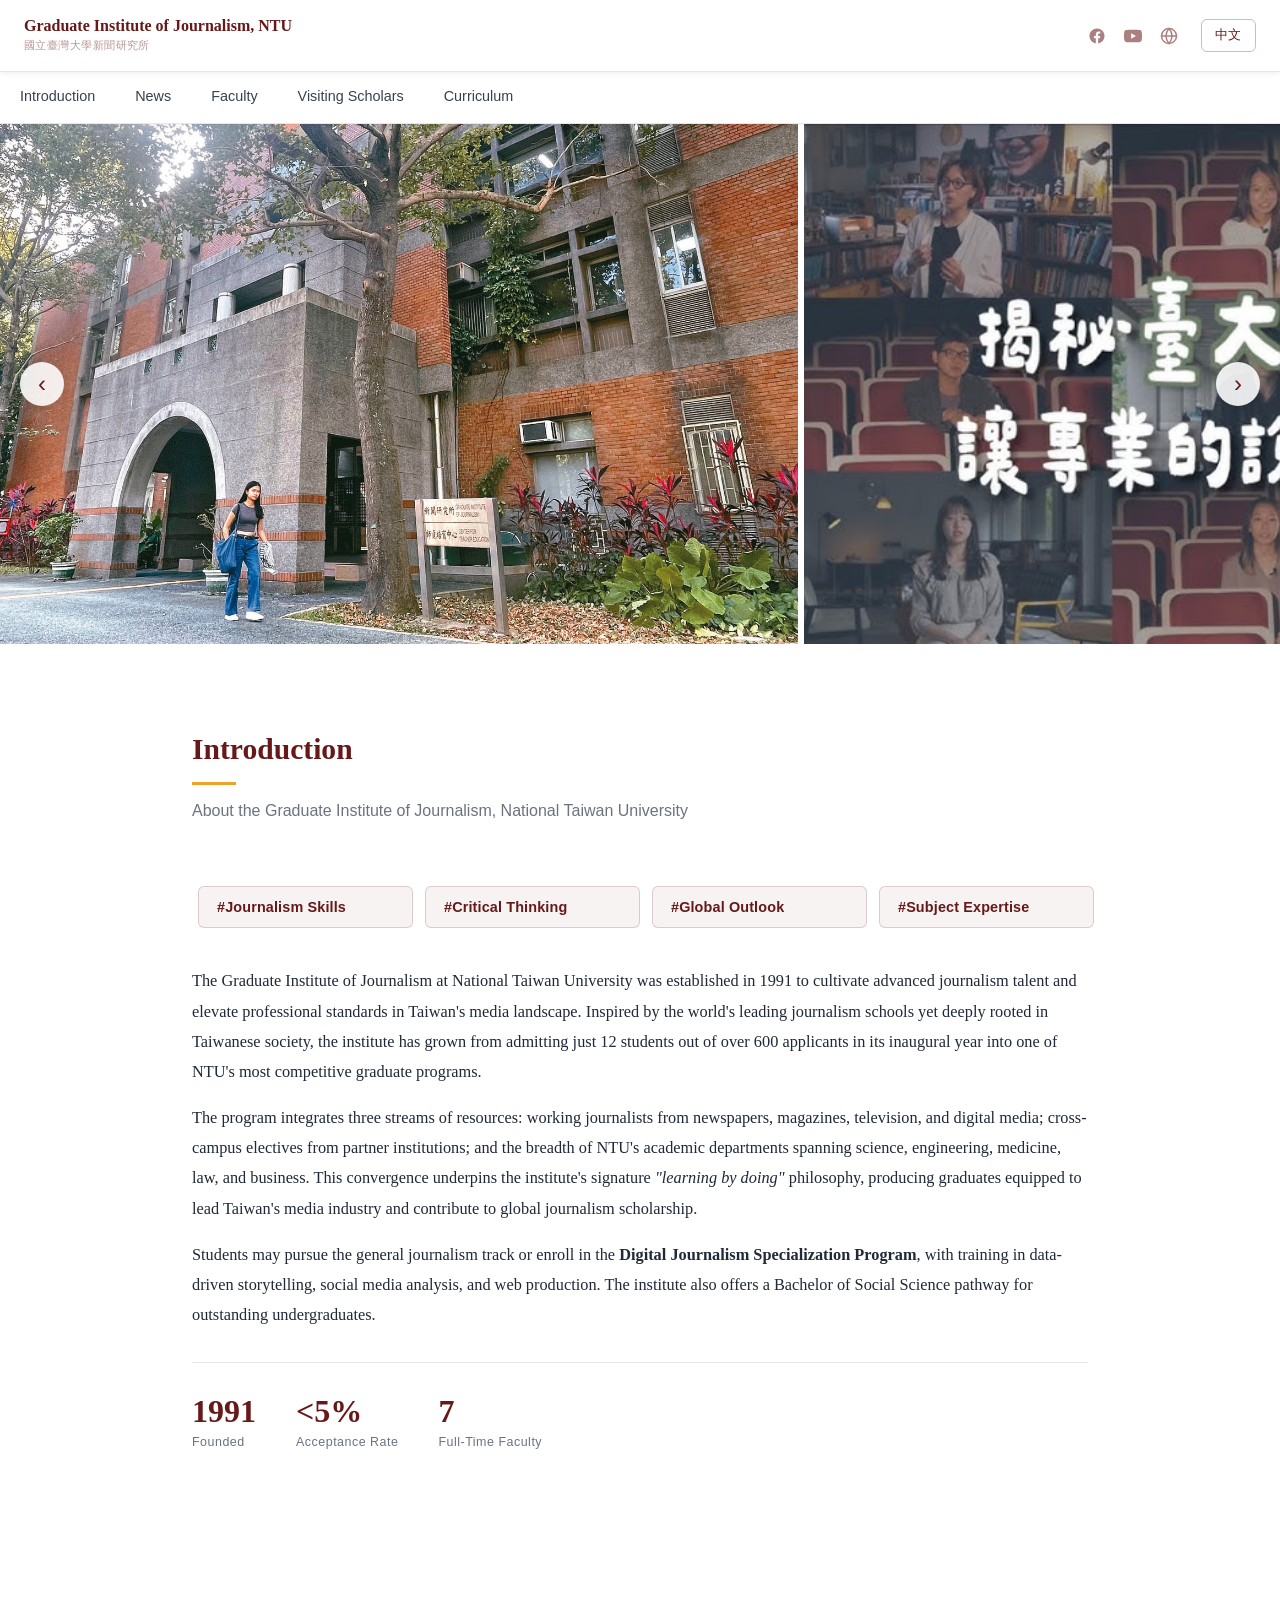
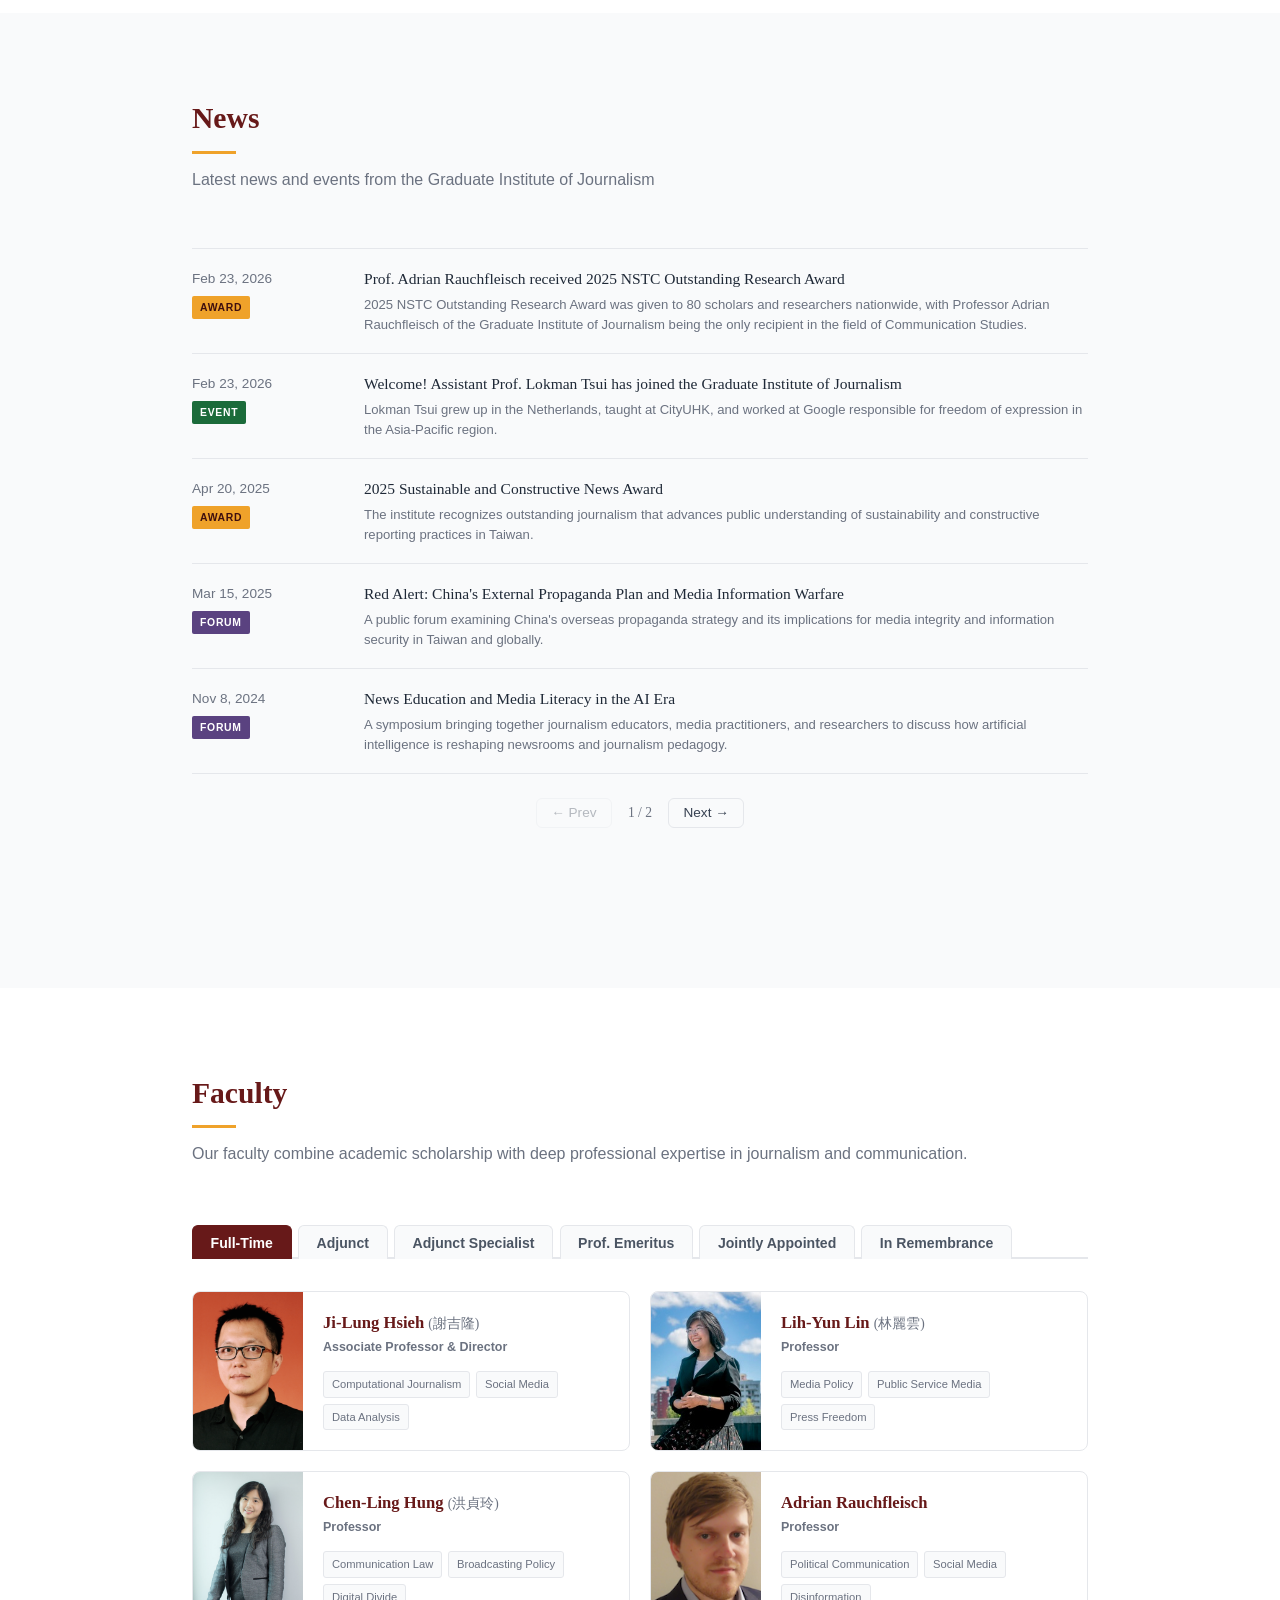
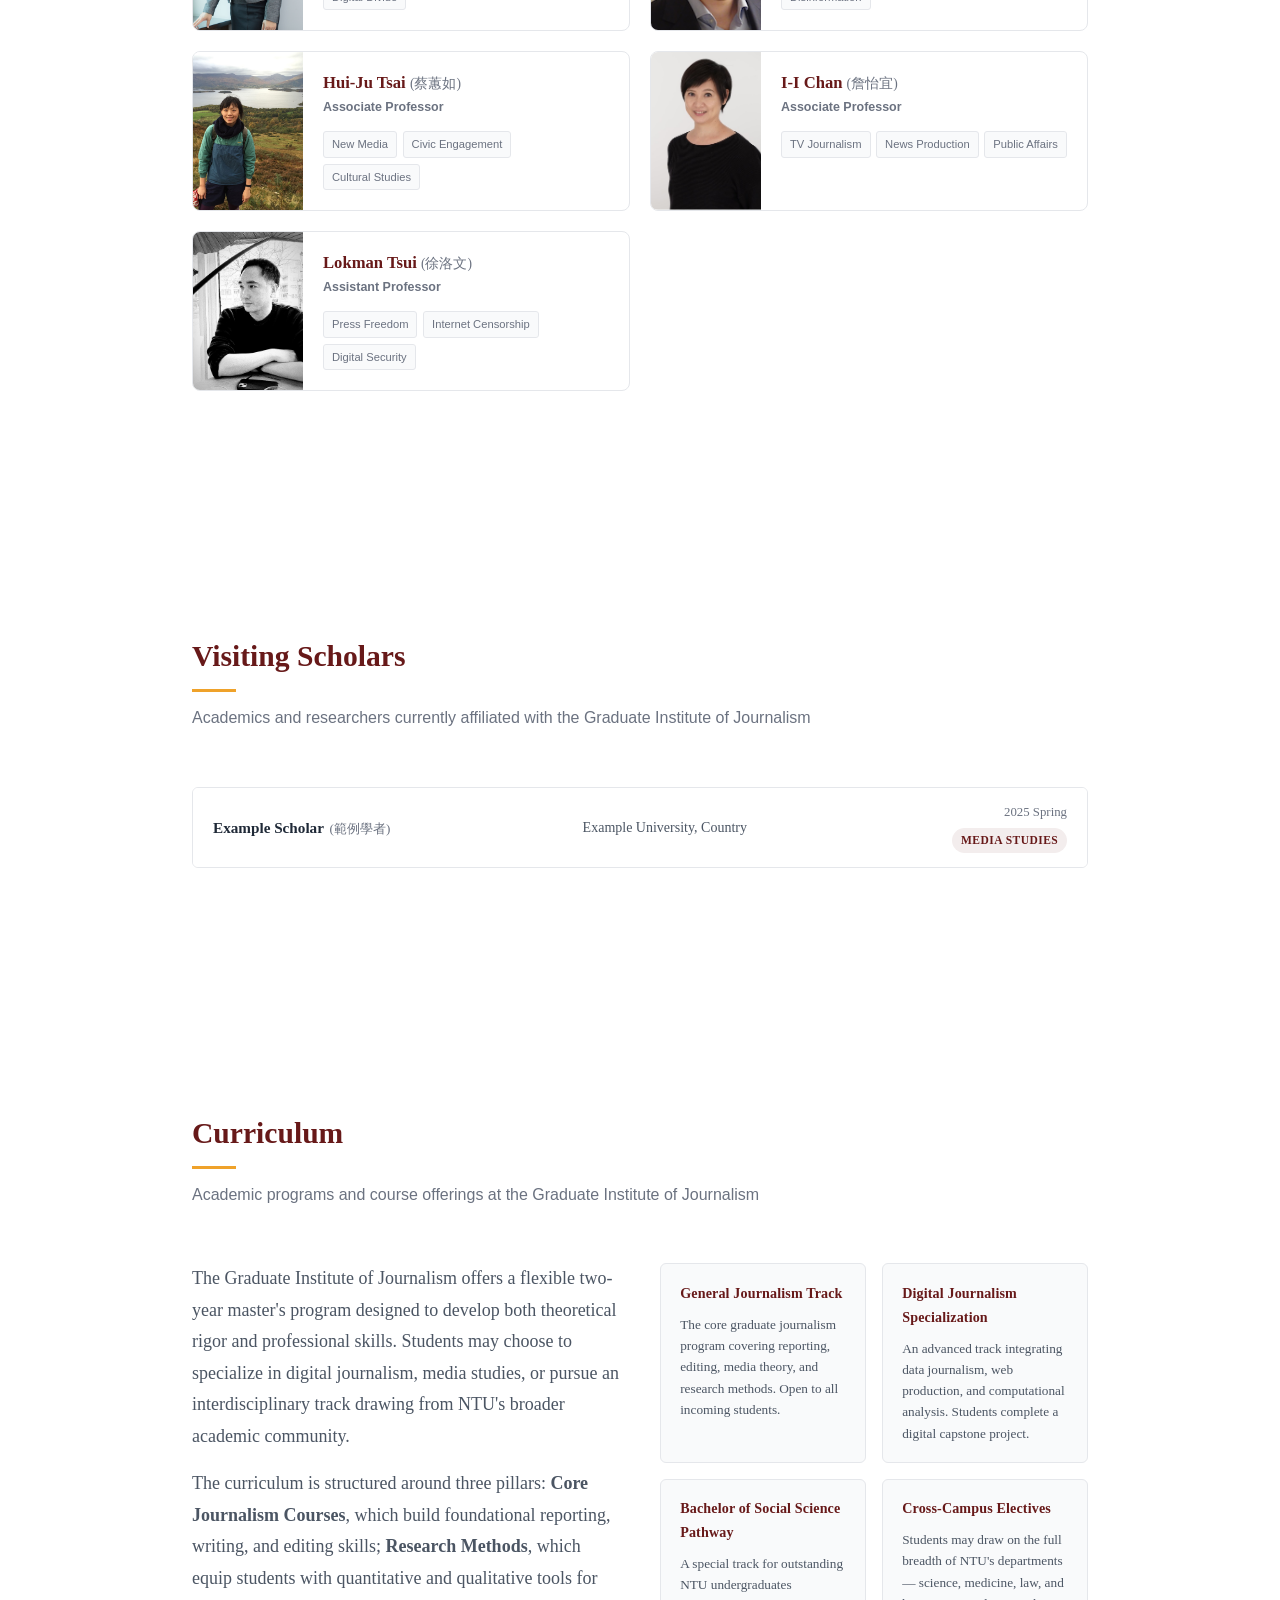
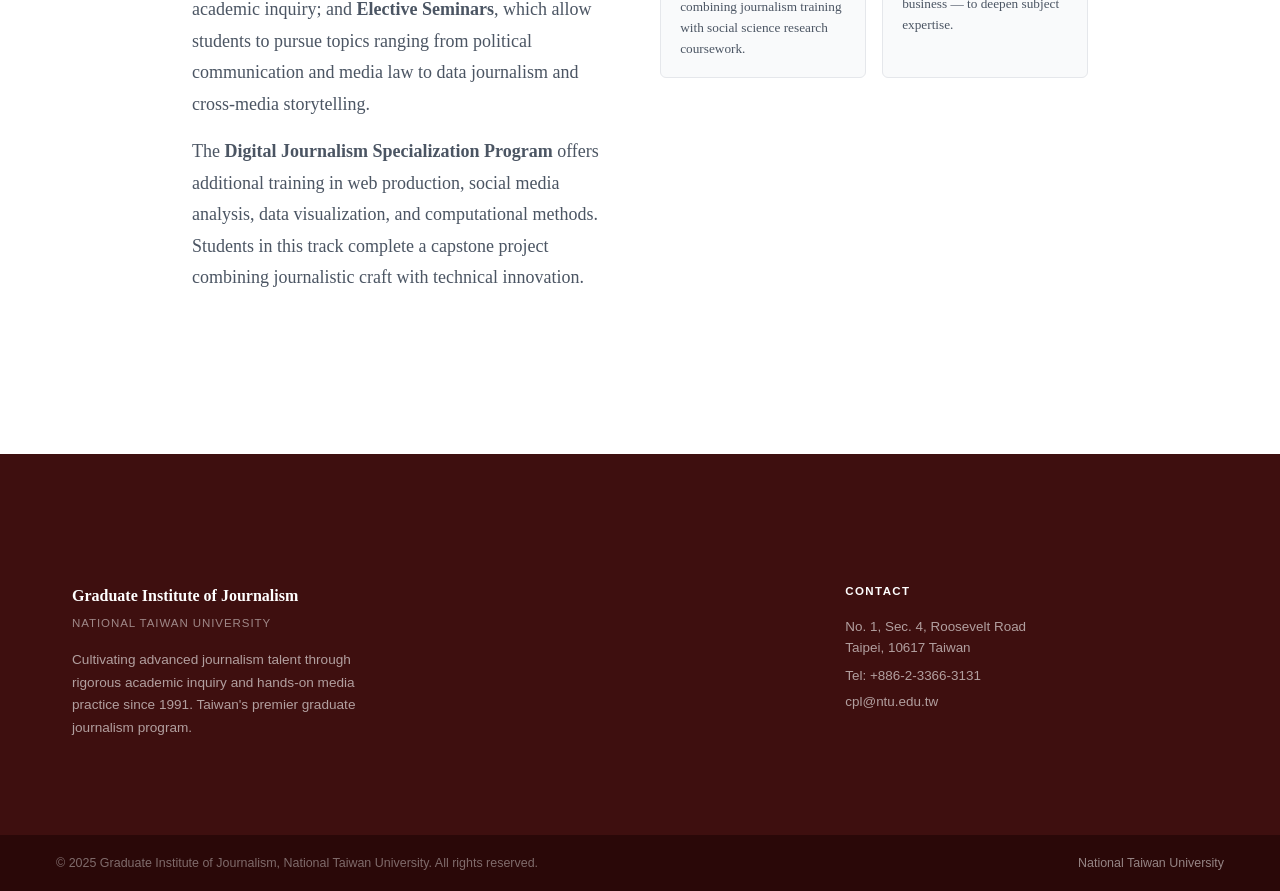
==== commit d2e71952: "Refine news list layout - Tag moved to left column below date (flex-column meta) - Pinned indicator " ====
--- a/index.html
+++ b/index.html
@@ -396,14 +396,15 @@
     // ── News card builder ────────────────────────────────────────────────
     function buildNewsCard(item) {
       const tagClass = TAG_CLASS[item.tag] || 'tag-forum';
-      const pin = item.pinned ? `<span class="news-pin">●</span>` : '';
+      const excerpt = item.excerpt ? `<div class="news-excerpt">${esc(item.excerpt)}</div>` : '';
       return `<div class="news-card">
           <div class="news-meta">
-            ${pin}<span class="news-date-full">${esc(fmtDate(item.date))}</span>
+            <span class="news-date-full">${esc(fmtDate(item.date))}</span>
+            <span class="news-tag ${tagClass}">${esc(item.tag)}</span>
           </div>
           <div class="news-content">
-            <span class="news-tag ${tagClass}">${esc(item.tag)}</span>
-            <span class="news-title">${esc(item.title)}</span>
+            <div class="news-title">${esc(item.title)}</div>
+            ${excerpt}
           </div>
         </div>`;
     }
--- a/css/style.css
+++ b/css/style.css
@@ -488,24 +488,19 @@
   gap: 2rem;
   padding: 1.1rem 0;
   border-bottom: 1px solid var(--border);
-  align-items: baseline;
+  align-items: start;
   background: none;
   color: inherit;
 }
 
 .news-meta {
   display: flex;
-  align-items: center;
+  flex-direction: column;
+  align-items: flex-start;
   gap: 0.4rem;
   flex-shrink: 0;
 }
 
-.news-pin {
-  color: var(--maroon);
-  font-size: 0.55rem;
-  line-height: 1;
-}
-
 .news-date-full {
   font-family: -apple-system, sans-serif;
   font-size: 0.85rem;
@@ -515,9 +510,8 @@
 
 .news-content {
   display: flex;
-  align-items: baseline;
-  gap: 0.75rem;
-  flex-wrap: wrap;
+  flex-direction: column;
+  gap: 0.3rem;
 }
 
 .news-tag {
@@ -547,9 +541,17 @@
 
 .news-card:hover .news-title { color: var(--maroon); }
 
+.news-excerpt {
+  font-family: -apple-system, sans-serif;
+  font-size: 0.82rem;
+  color: var(--text-500);
+  line-height: 1.55;
+}
+
 .news-pagination {
   display: flex;
   align-items: center;
+  justify-content: center;
   gap: 1rem;
   margin-top: 1.5rem;
 }
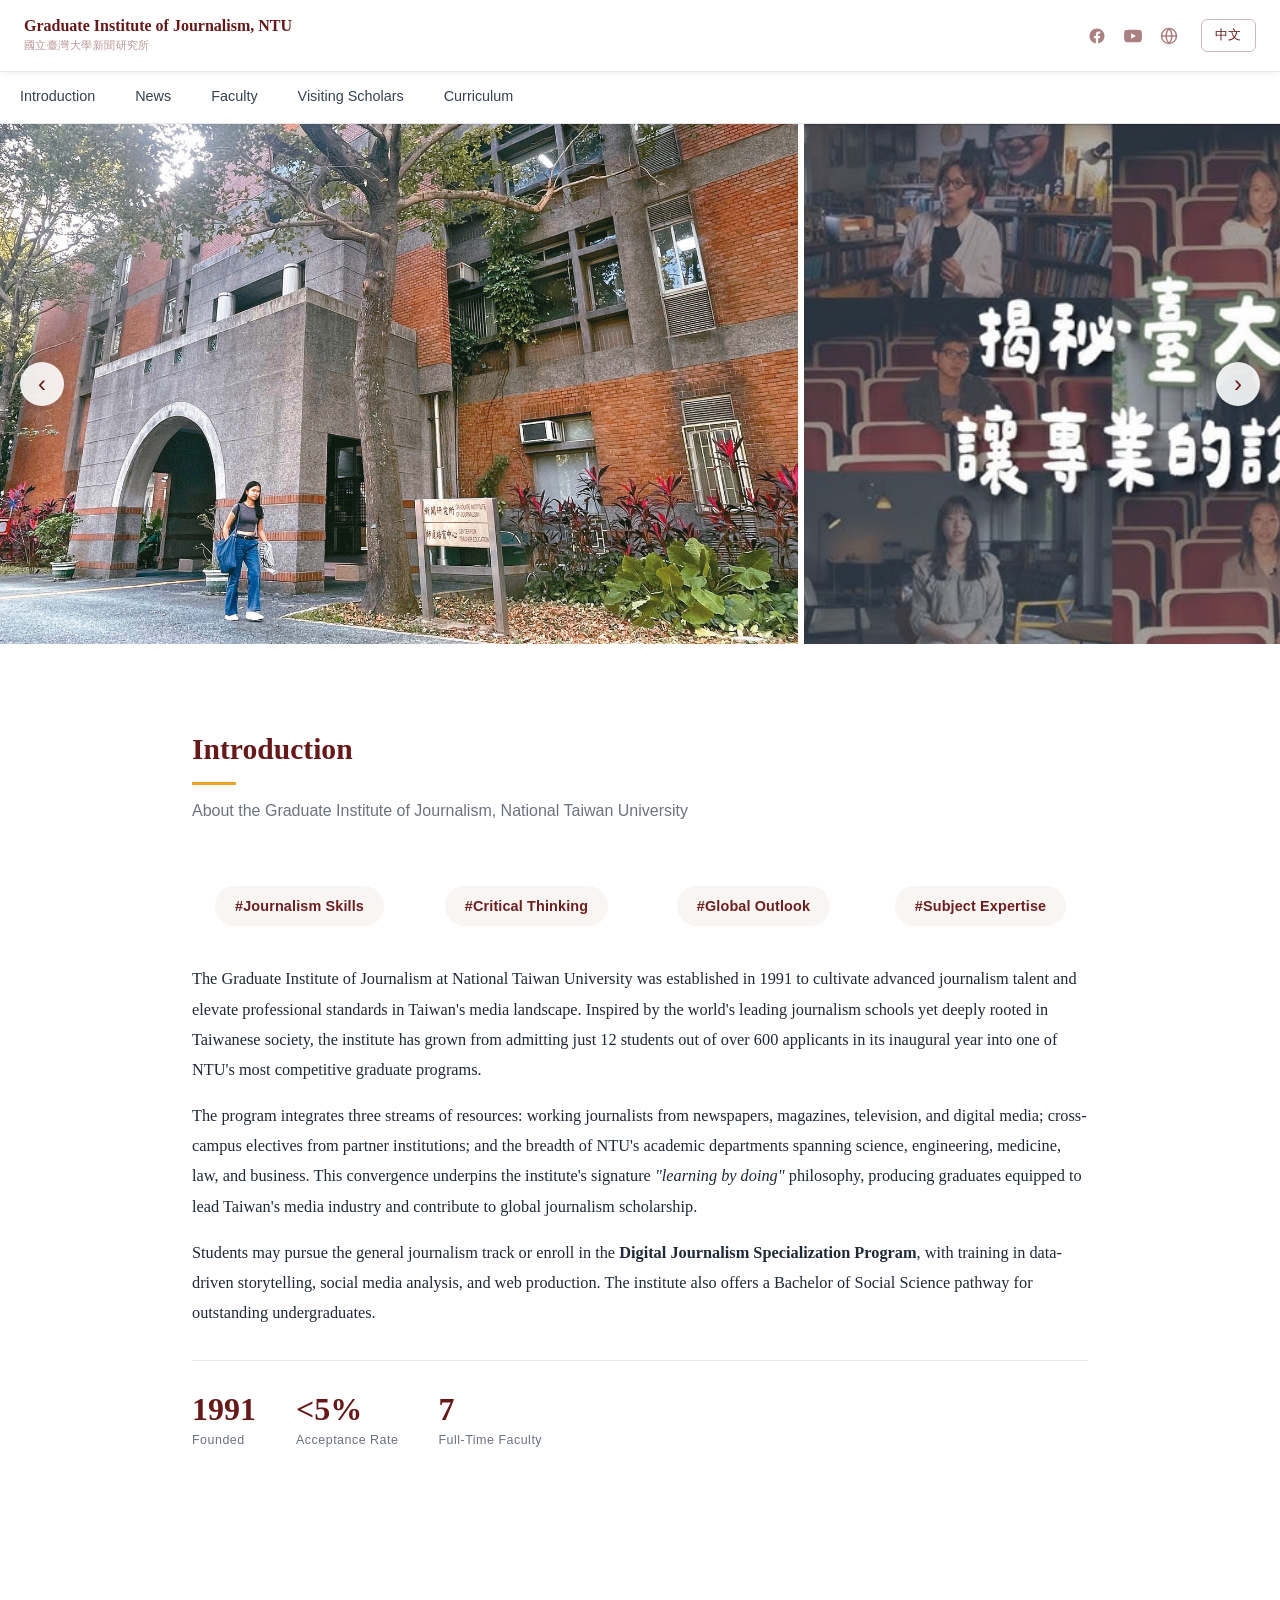
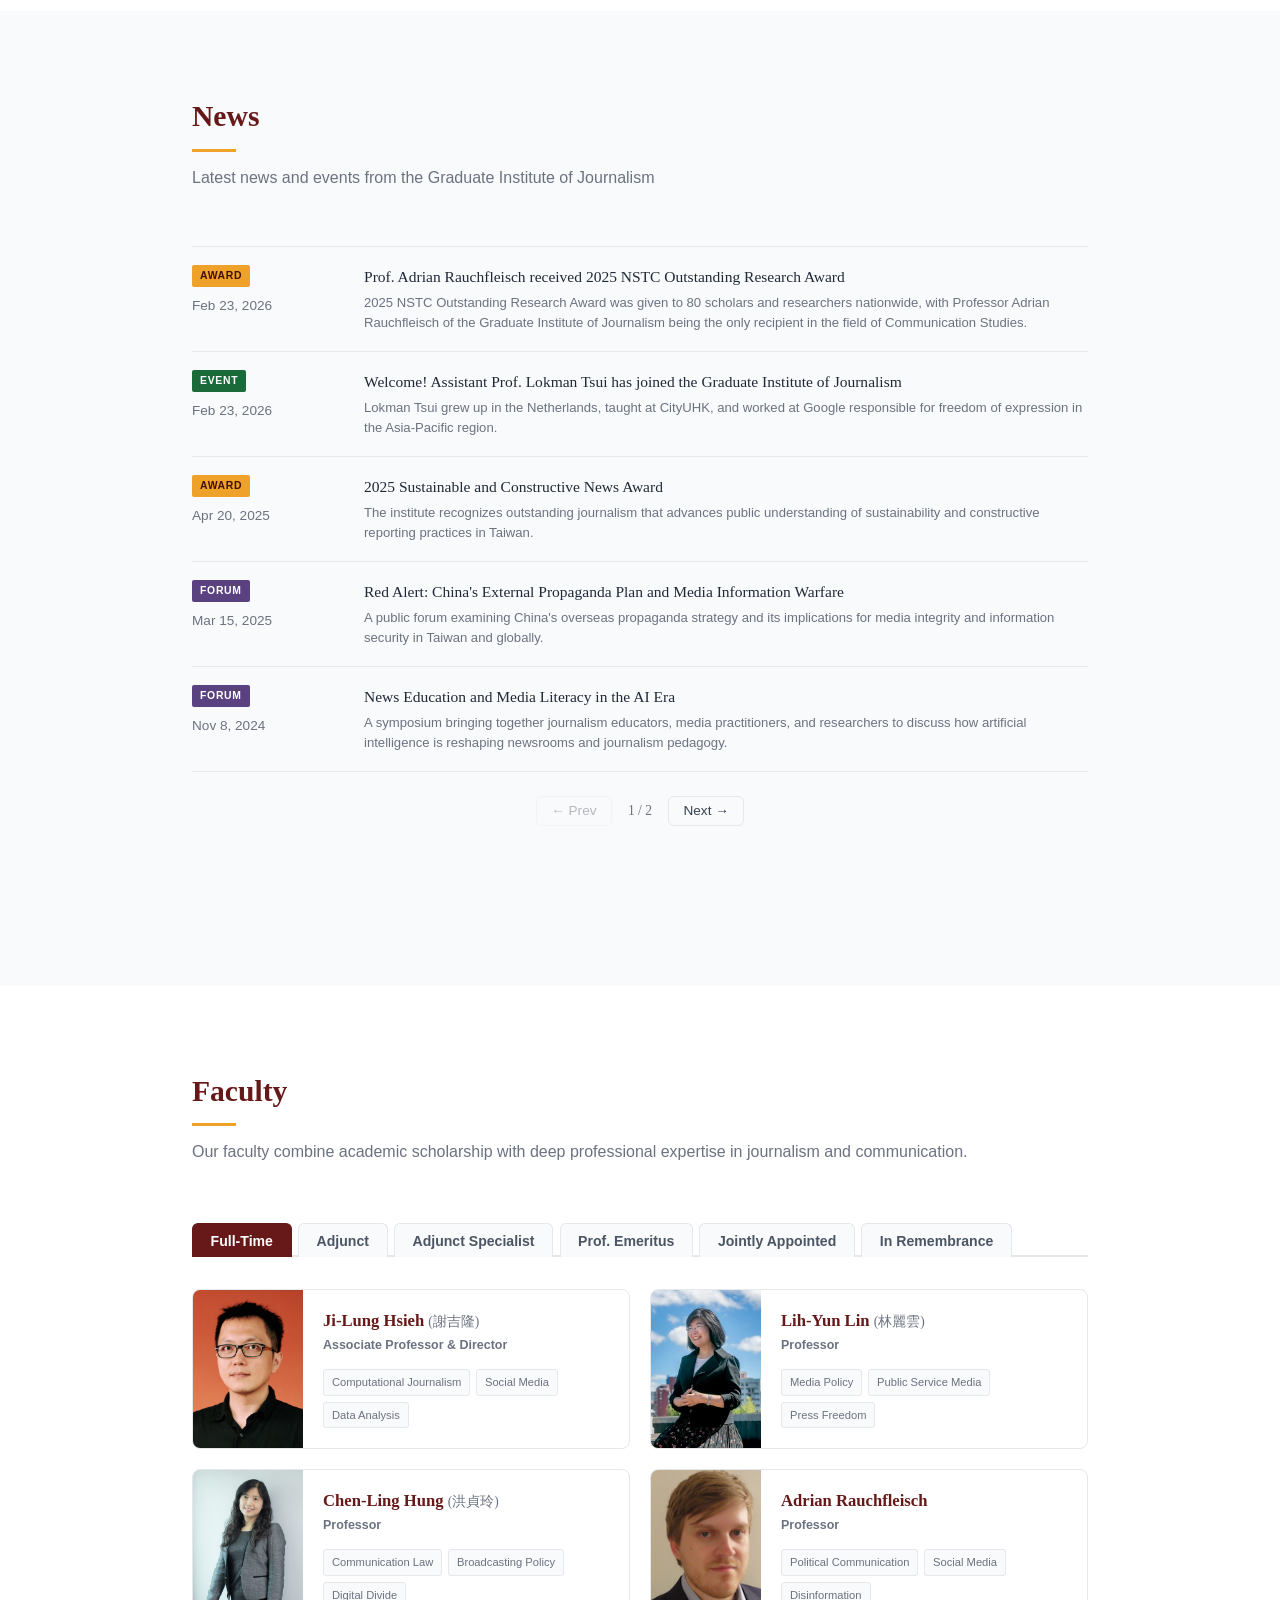
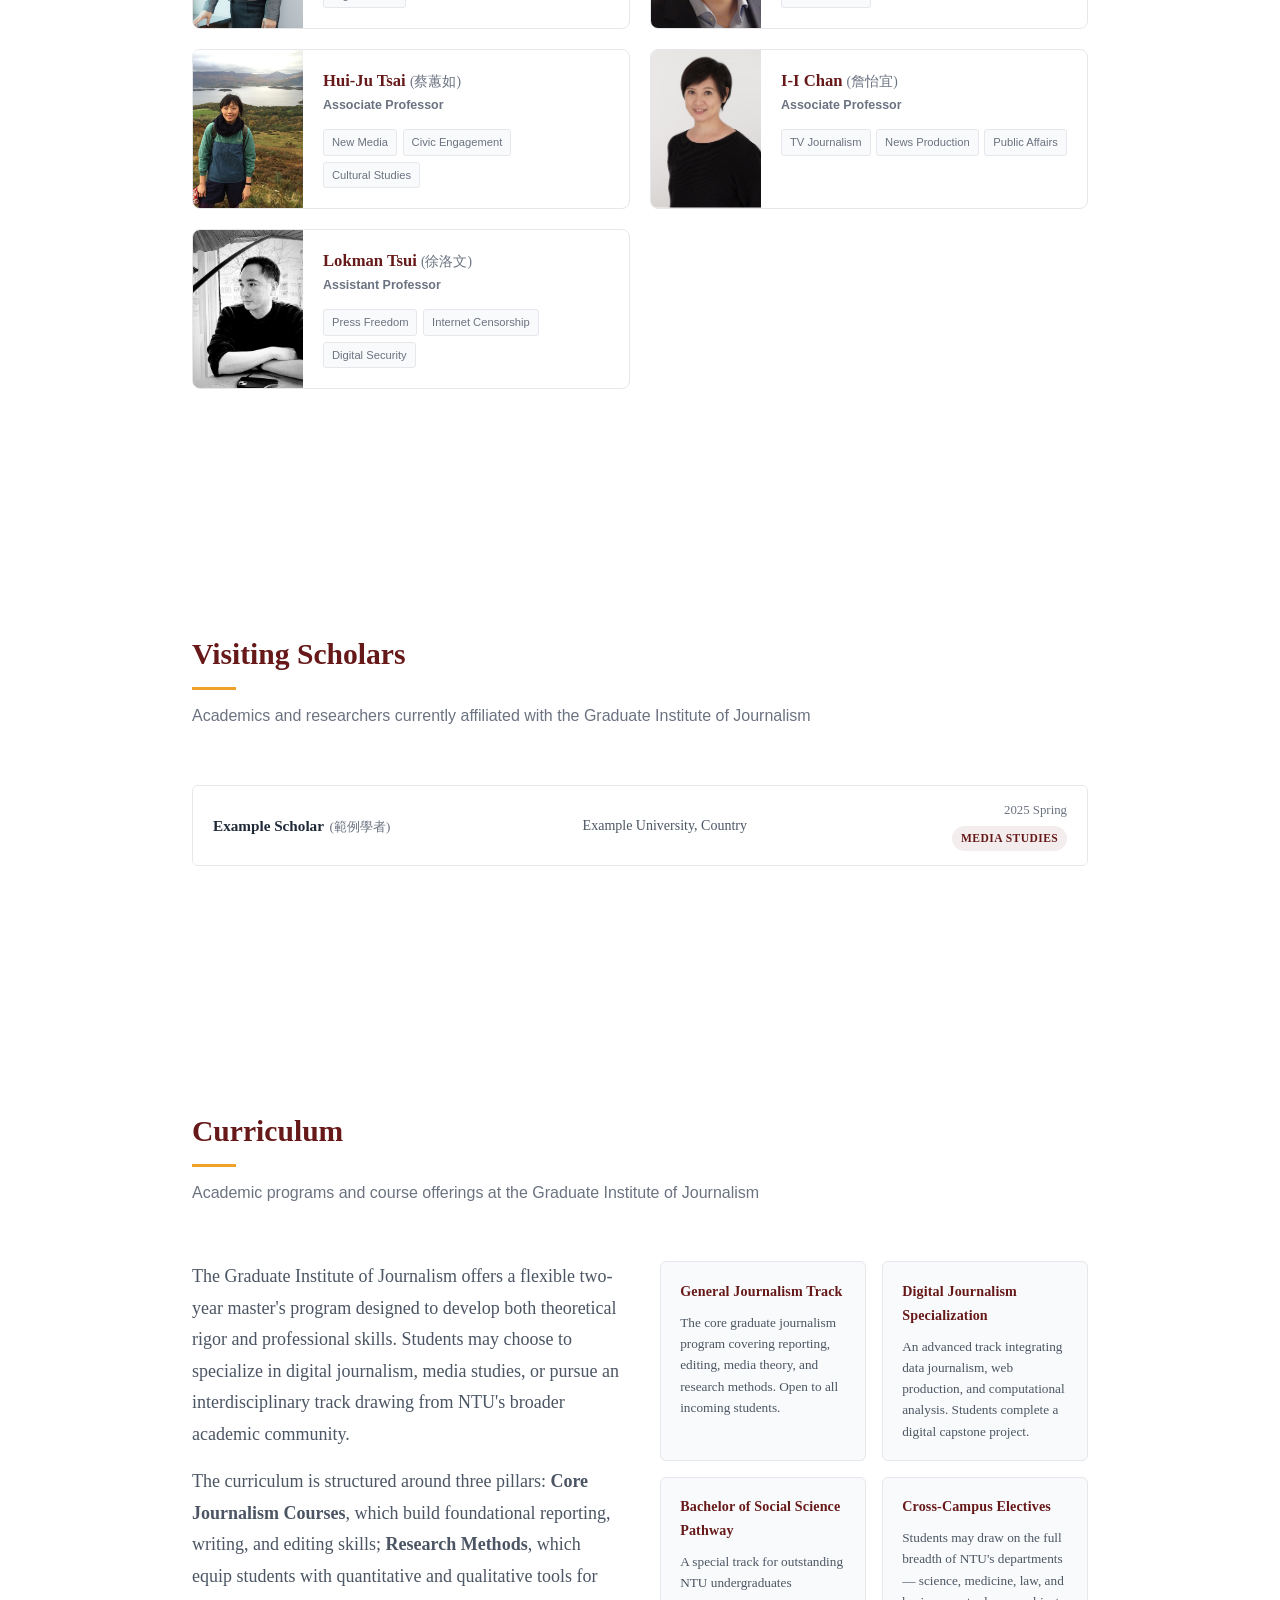
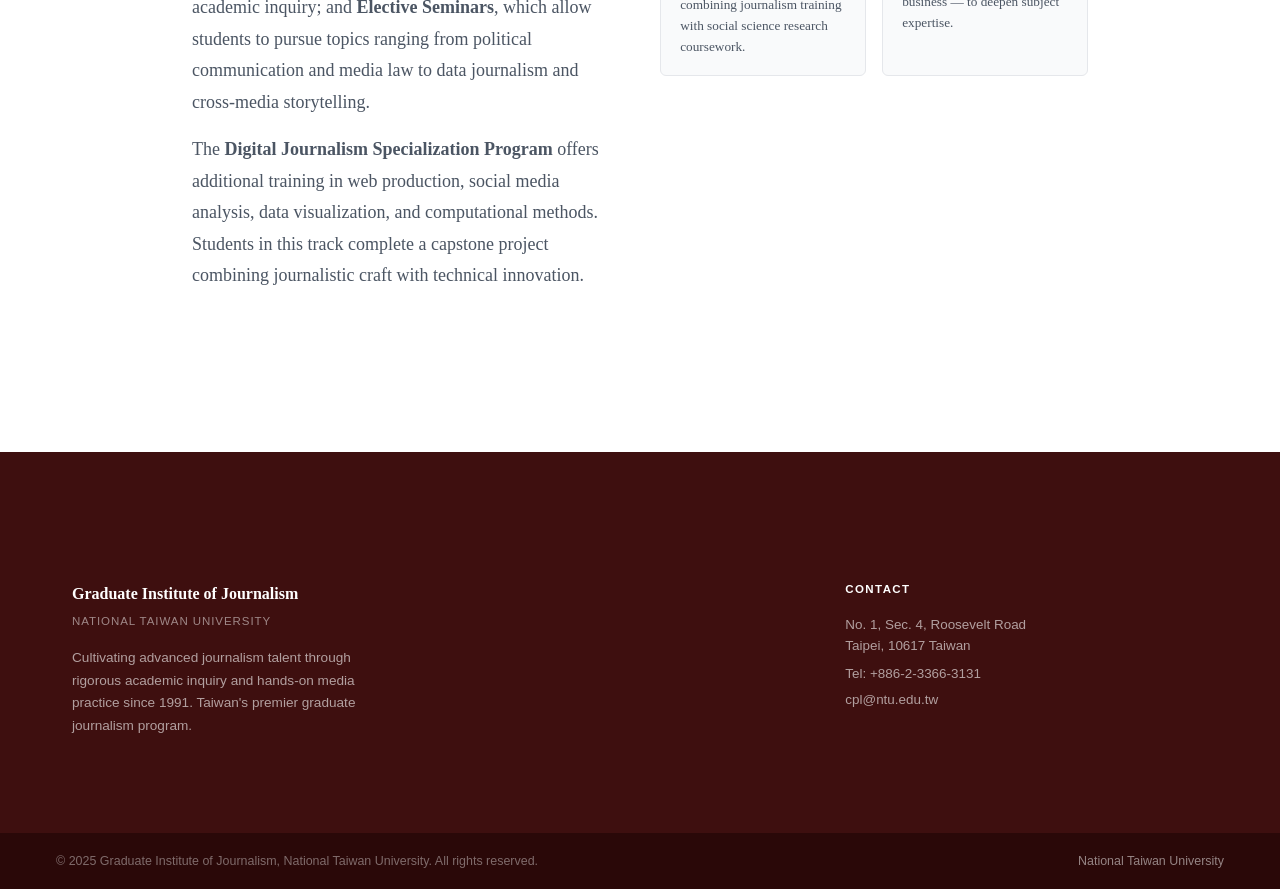
==== commit 5582e8d3: "Swap news tag/date order; shrink and center hashtag buttons - News meta: tag on top, date below - Pi" ====
--- a/index.html
+++ b/index.html
@@ -399,8 +399,8 @@
       const excerpt = item.excerpt ? `<div class="news-excerpt">${esc(item.excerpt)}</div>` : '';
       return `<div class="news-card">
           <div class="news-meta">
+            <span class="news-tag ${tagClass}">${esc(item.tag)}</span>
             <span class="news-date-full">${esc(fmtDate(item.date))}</span>
-            <span class="news-tag ${tagClass}">${esc(item.tag)}</span>
           </div>
           <div class="news-content">
             <div class="news-title">${esc(item.title)}</div>
--- a/css/style.css
+++ b/css/style.css
@@ -408,31 +408,36 @@
 
 .pillar-tag {}
 
+.pillar-tag {
+  display: flex;
+  flex-direction: column;
+  align-items: center;
+}
+
 .pillar-btn {
   display: block;
-  width: 100%;
-  text-align: left;
-  background: rgba(103, 25, 25, 0.05);
-  border: 1.5px solid rgba(103, 25, 25, 0.18);
-  border-radius: var(--radius);
+  width: fit-content;
+  text-align: center;
+  background: #F8F5F2;
+  border: none;
+  border-radius: 9999px;
   cursor: pointer;
-  padding: 0.75rem 1.1rem;
+  padding: 12px 20px;
   margin: 0.4rem;
   font-family: -apple-system, sans-serif;
   font-size: 0.9rem;
   font-weight: 600;
-  color: var(--maroon);
+  color: #6D1F1F;
   letter-spacing: 0.01em;
-  transition: background 0.15s, color 0.15s, border-color 0.15s;
+  transition: background 0.15s, color 0.15s;
 }
 .pillar-btn:hover {
-  background: rgba(103, 25, 25, 0.1);
-  border-color: var(--maroon);
+  background: #6D1F1F;
+  color: white;
 }
 .pillar-btn[aria-expanded="true"] {
-  background: var(--maroon);
-  color: #fff;
-  border-color: var(--maroon);
+  background: #6D1F1F;
+  color: white;
 }
 
 .pillar-body {
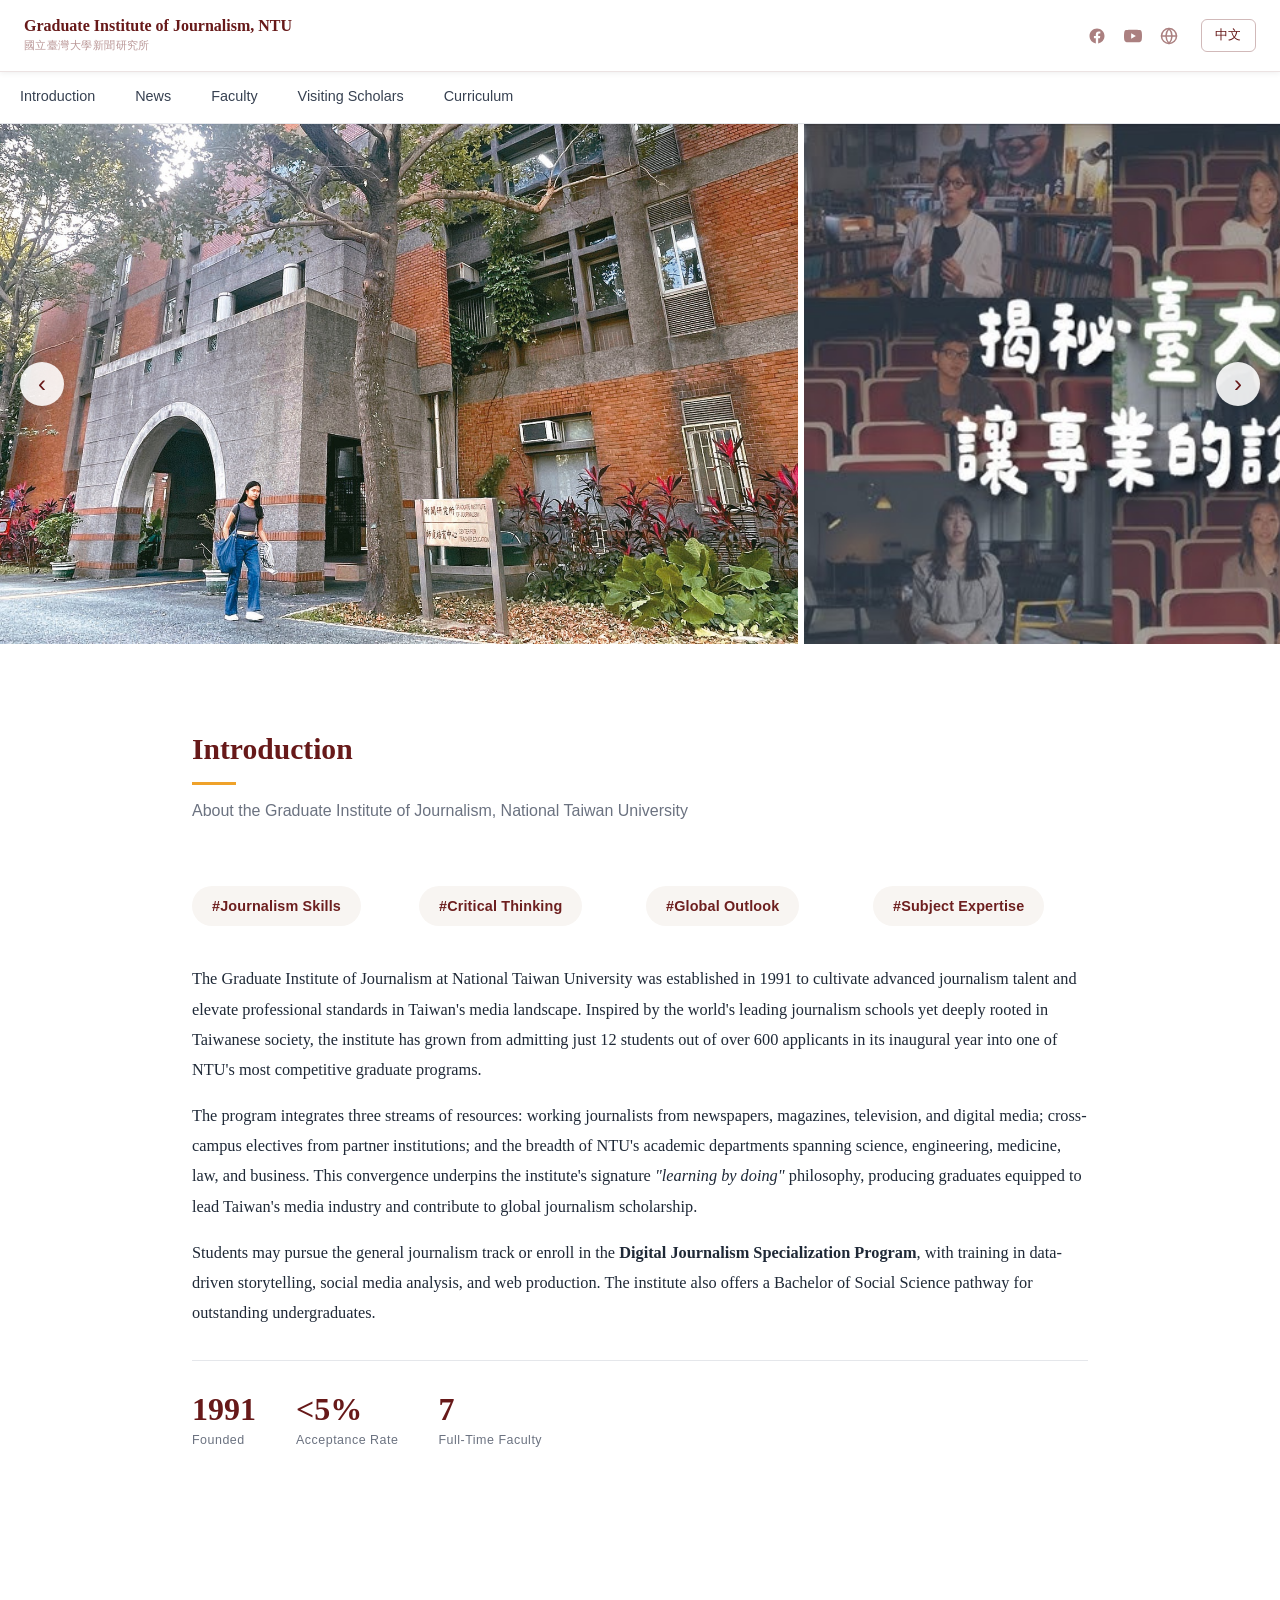
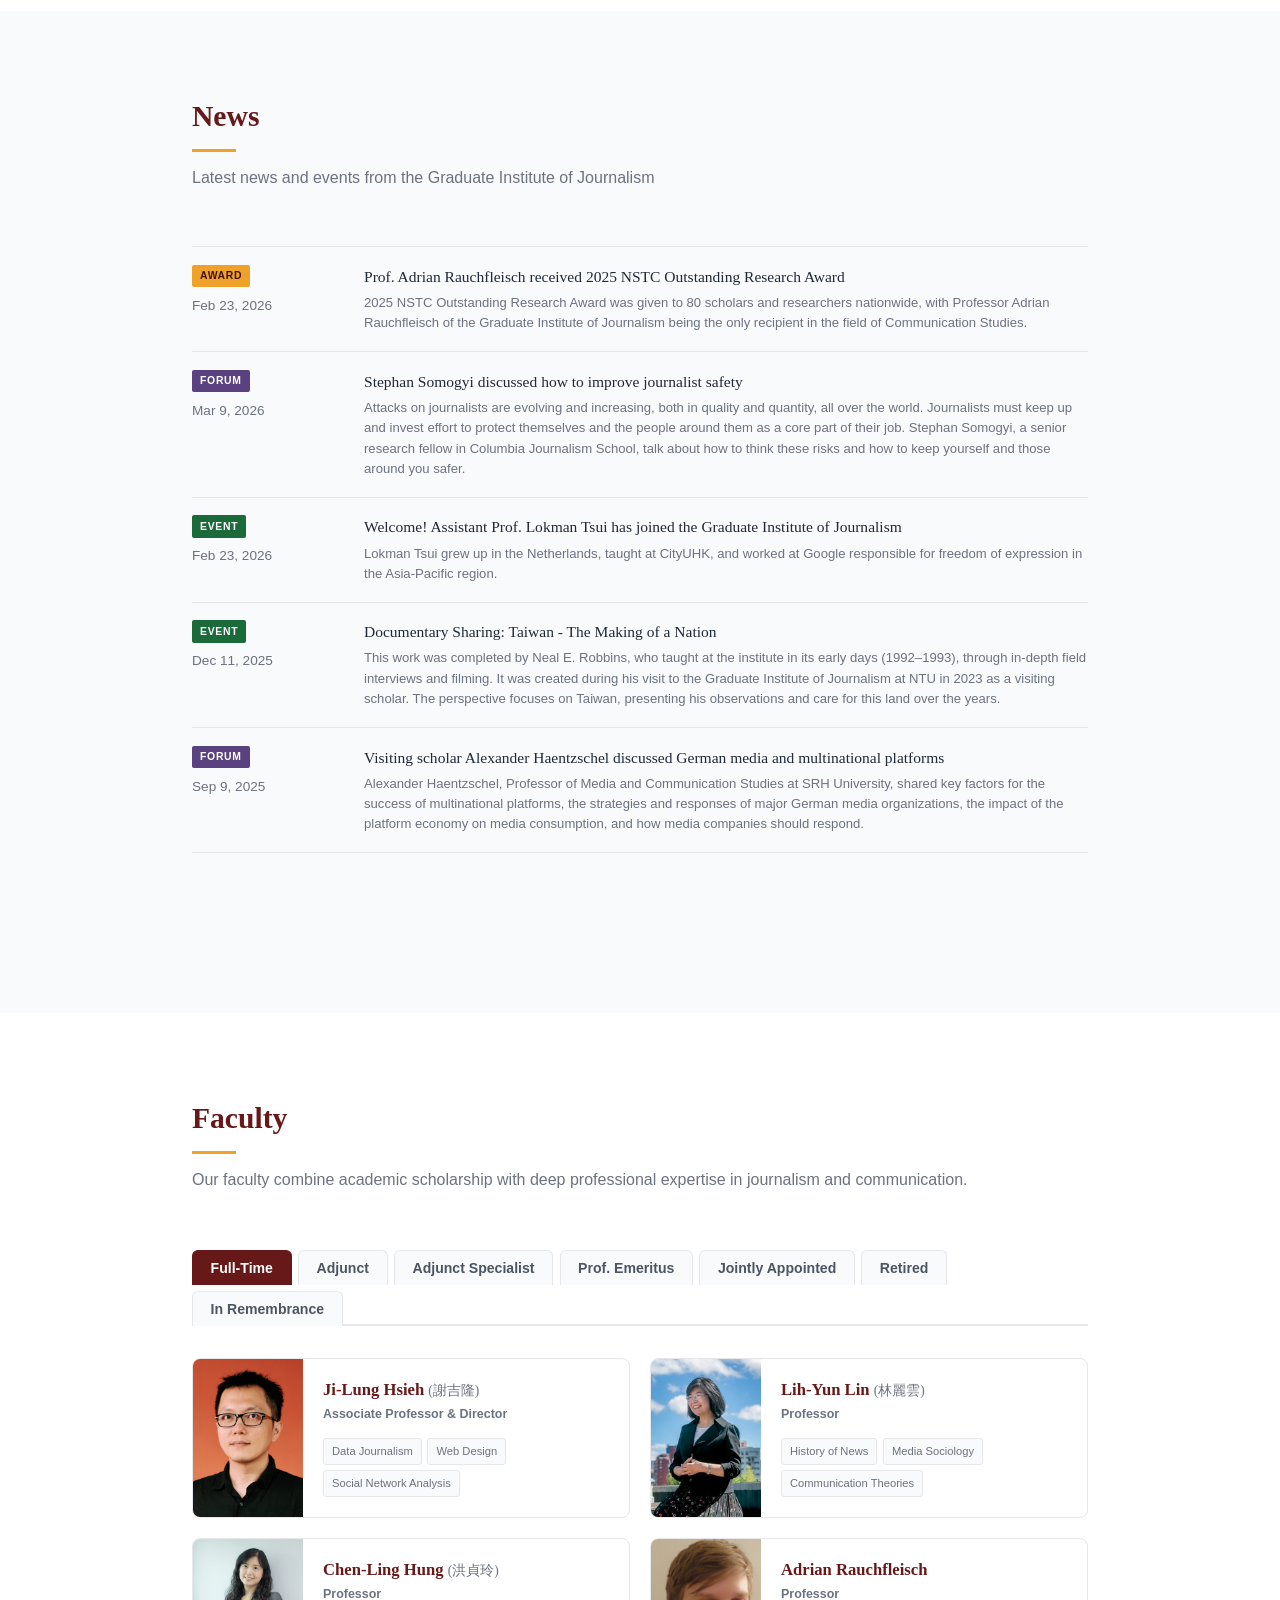
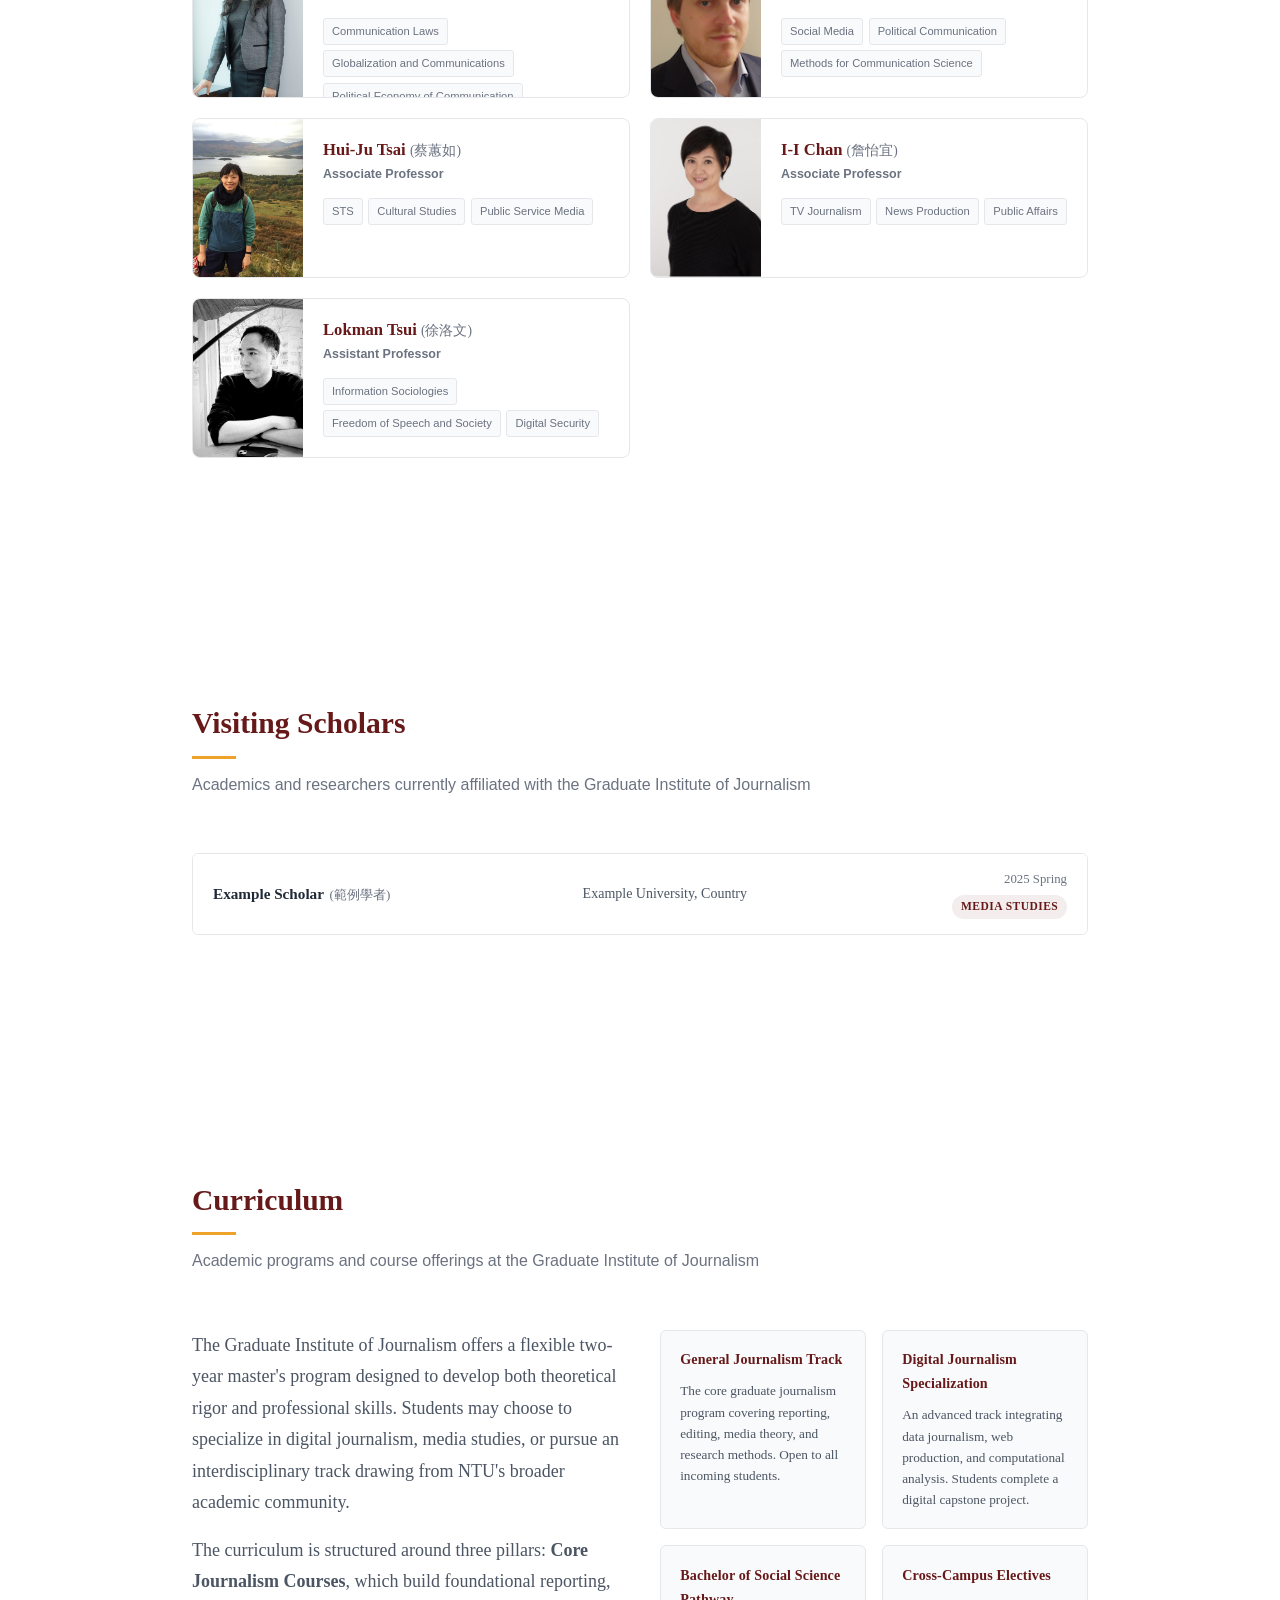
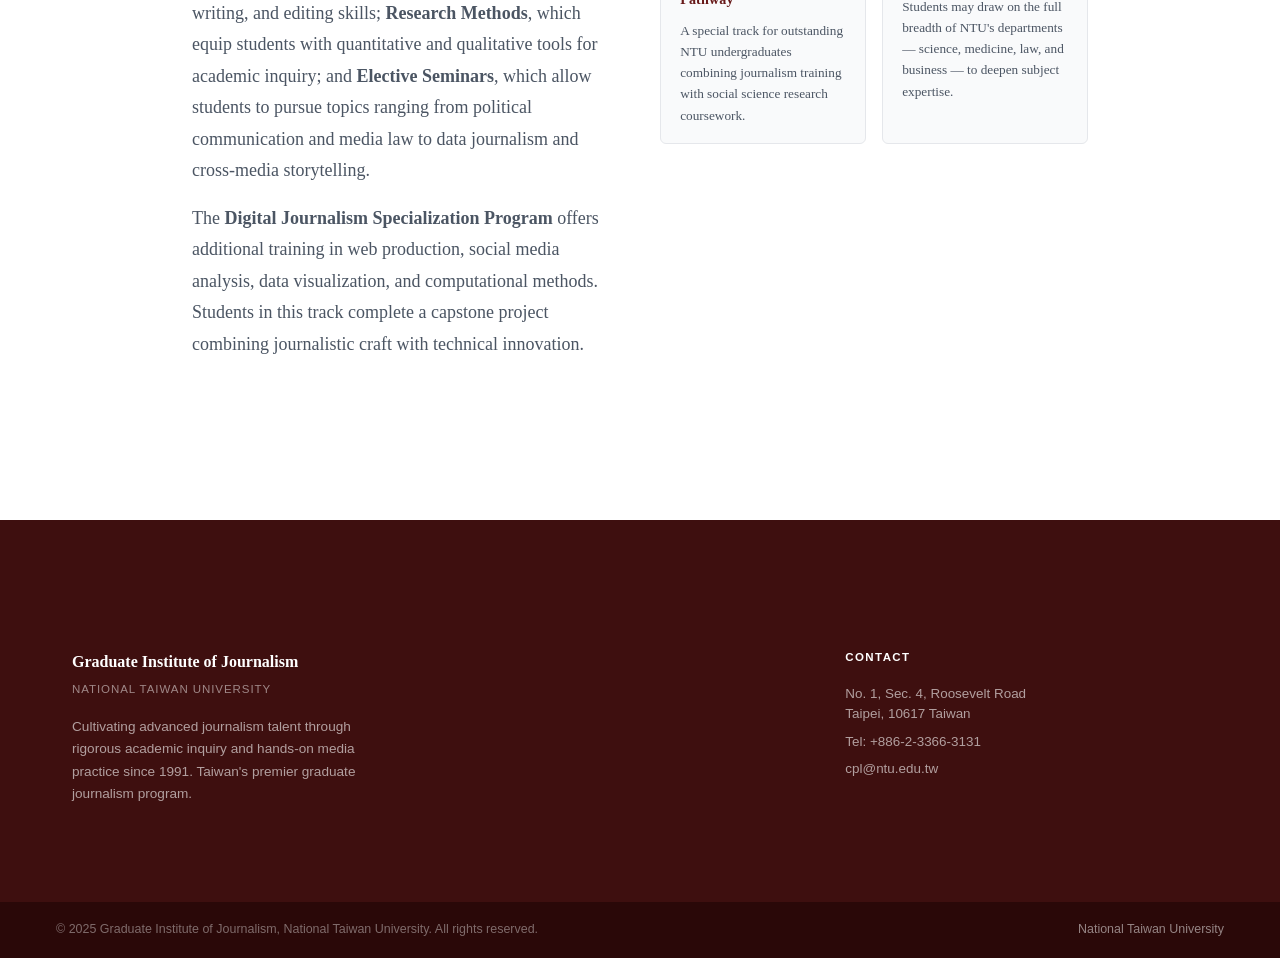
==== commit 638b96e5: "Add Retired faculty section with Chao-Chen Lin - New tab 'Retired' between Jointly Appointed and In " ====
--- a/index.html
+++ b/index.html
@@ -47,6 +47,7 @@
               <li><a href="#faculty" class="sidebar-nav-sub-link" data-faculty-tab="specialist">Adjunct Specialist</a></li>
               <li><a href="#faculty" class="sidebar-nav-sub-link" data-faculty-tab="emeritus">Prof. Emeritus</a></li>
               <li><a href="#faculty" class="sidebar-nav-sub-link" data-faculty-tab="joint">Jointly Appointed</a></li>
+              <li><a href="#faculty" class="sidebar-nav-sub-link" data-faculty-tab="retired">Retired</a></li>
               <li><a href="#faculty" class="sidebar-nav-sub-link" data-faculty-tab="remembrance">In Remembrance</a></li>
             </ul>
           </li>
@@ -151,6 +152,7 @@
         <button class="faculty-tab-btn" data-tab="specialist" role="tab" aria-selected="false">Adjunct Specialist</button>
         <button class="faculty-tab-btn" data-tab="emeritus" role="tab" aria-selected="false">Prof. Emeritus</button>
         <button class="faculty-tab-btn" data-tab="joint" role="tab" aria-selected="false">Jointly Appointed</button>
+        <button class="faculty-tab-btn" data-tab="retired" role="tab" aria-selected="false">Retired</button>
         <button class="faculty-tab-btn" data-tab="remembrance" role="tab" aria-selected="false">In Remembrance</button>
       </div>
 
@@ -183,6 +185,12 @@
       <div class="faculty-grid">
       </div>
       </div><!-- /.faculty-tab-panel#faculty-joint -->
+
+      <!-- ── Retired ── -->
+      <div id="faculty-retired" class="faculty-tab-panel">
+      <div class="faculty-grid">
+      </div>
+      </div><!-- /.faculty-tab-panel#faculty-retired -->
 
       <!-- ── In Remembrance ── -->
       <div id="faculty-remembrance" class="faculty-tab-panel">
@@ -464,6 +472,7 @@
         specialist:  { data: faculty.specialist,  fulltime: false, remembrance: false },
         emeritus:    { data: faculty.emeritus,    fulltime: false, remembrance: false },
         joint:       { data: faculty.joint,       fulltime: false, remembrance: false },
+        retired:     { data: faculty.retired,     fulltime: false, remembrance: false },
         remembrance: { data: faculty.remembrance, fulltime: false, remembrance: true  }
       };
       Object.entries(tabs).forEach(([key, cfg]) => {
--- a/css/style.css
+++ b/css/style.css
@@ -269,7 +269,7 @@
 }
 
 .container-1200 {
-  max-width: 1100px;
+  max-width: 1200px;
   margin: 0 auto;
   padding: 0 1rem;
 }
@@ -411,7 +411,7 @@
 .pillar-tag {
   display: flex;
   flex-direction: column;
-  align-items: center;
+  align-items: flex-start;
 }
 
 .pillar-btn {
@@ -423,7 +423,7 @@
   border-radius: 9999px;
   cursor: pointer;
   padding: 12px 20px;
-  margin: 0.4rem;
+  margin: 0.4rem 0.4rem 0.4rem 0;
   font-family: -apple-system, sans-serif;
   font-size: 0.9rem;
   font-weight: 600;
@@ -809,7 +809,7 @@
 }
 
 .profile-breadcrumb-inner {
-  max-width: 1200px;
+  max-width: 960px;
   margin: 0 auto;
   height: 44px;
   display: flex;
@@ -825,13 +825,13 @@
 .breadcrumb-sep { opacity: 0.4; }
 
 .profile-header {
-  background: linear-gradient(140deg, var(--maroon-dark) 0%, var(--maroon) 100%);
+  background: var(--maroon);
   color: white;
-  padding: 3.5rem 1rem;
+  padding: 3.5rem 1rem 3rem;
 }
 
 .profile-header-inner {
-  max-width: 1200px;
+  max-width: 960px;
   margin: 0 auto;
   display: grid;
   grid-template-columns: auto 1fr;
@@ -843,7 +843,7 @@
   width: 160px; height: 200px;
   border-radius: 6px;
   overflow: hidden;
-  border: 3px solid rgba(255,255,255,0.25);
+  border: 2px solid rgba(255,255,255,0.25);
   flex-shrink: 0;
   background: rgba(255,255,255,0.1);
 }
@@ -862,7 +862,7 @@
   font-family: Georgia, serif;
   font-size: 3rem;
   font-weight: 700;
-  color: rgba(255,255,255,0.4);
+  color: var(--text-300);
 }
 
 .profile-dept {
@@ -879,6 +879,7 @@
   font-weight: 700;
   line-height: 1.15;
   margin-bottom: 0.4rem;
+  color: white;
 }
 
 .profile-title-text {
@@ -903,21 +904,54 @@
   gap: 0.4rem;
 }
 
-.profile-contact-item a { color: rgba(255,255,255,0.85); text-decoration: none; }
+.profile-contact-item a { color: rgba(255,255,255,0.9); text-decoration: none; }
 .profile-contact-item a:hover { color: white; text-decoration: underline; }
 
-.profile-body { background: var(--bg); padding: 3.5rem 1rem; }
-
-.profile-body-inner {
-  max-width: 1200px;
+/* Profile meta strip — Teaching Field + Research Interests */
+.profile-meta {
+  background: white;
+  padding: 0 1rem;
+  margin-top: 2rem;
+}
+.profile-meta-inner {
+  max-width: 960px;
   margin: 0 auto;
   display: grid;
-  grid-template-columns: 2fr 1fr;
-  gap: 3.5rem;
+  grid-template-columns: 1fr 1fr;
+  gap: 1.5rem 3rem;
+  padding: 2rem 0;
+}
+.profile-meta-group {
+  display: flex;
+  flex-direction: column;
+  gap: 0.6rem;
+}
+.profile-meta-label {
+  font-family: -apple-system, sans-serif;
+  font-size: 0.72rem;
+  font-weight: 700;
+  text-transform: uppercase;
+  letter-spacing: 0.1em;
+  color: var(--text-500);
+}
+.profile-meta-pills {
+  display: flex;
+  flex-wrap: wrap;
+  gap: 0.4rem;
+}
+
+.profile-body { background: var(--bg); padding: 4rem 1rem; }
+
+.profile-body-inner {
+  max-width: 960px;
+  margin: 0 auto;
+  display: grid;
+  grid-template-columns: 1fr 220px;
+  gap: 5rem;
   align-items: start;
 }
 
-.profile-section { margin-bottom: 2.5rem; }
+.profile-section { margin-bottom: 3.5rem; }
 
 .profile-section h2 {
   font-family: -apple-system, sans-serif;
@@ -954,7 +988,7 @@
 }
 
 .profile-section li::before {
-  content: '—';
+  content: '•';
   position: absolute;
   left: 0;
   color: var(--gold);
@@ -969,6 +1003,9 @@
   border-radius: var(--radius);
   padding: 1.5rem;
   margin-bottom: 1.25rem;
+  overflow-wrap: break-word;
+  word-break: break-word;
+  min-width: 0;
 }
 
 .sidebar-card h3 {
@@ -1178,18 +1215,37 @@
    ============================================================ */
 
 @media (max-width: 960px) {
+  html { font-size: 15px; }
   .intro-body { gap: 1.5rem; }
   .footer-cols { grid-template-columns: 1fr; gap: 2rem; }
   .profile-body-inner { grid-template-columns: 1fr; }
-  .profile-sidebar { position: static; }
+  .profile-sidebar { display: none; }
+  .profile-meta-inner { grid-template-columns: 1fr; }
   .faculty-compact-grid { grid-template-columns: repeat(2, 1fr); }
+
+  /* News: stack meta (tag + date) above content (title + excerpt) */
+  .news-card {
+    grid-template-columns: 1fr;
+    gap: 0.4rem;
+  }
+  .news-meta {
+    flex-direction: row;
+    align-items: center;
+    gap: 0.6rem;
+  }
+
+  /* Faculty tabs: smaller buttons and labels */
+  .faculty-tab-btn {
+    font-size: 0.75rem;
+    padding: 0.35rem 0.7rem;
+  }
 }
 
 @media (max-width: 720px) {
   .sidebar-nav-link { padding: 0.65rem 0.75rem; font-size: 0.82rem; }
   .faculty-grid { grid-template-columns: 1fr; }
   .faculty-photo-wrap { width: 90px; }
-  .news-card { grid-template-columns: 110px 1fr; gap: 1rem; }
+  .news-card { gap: 0.4rem; }
   .footer-cols { grid-template-columns: 1fr; gap: 2rem; }
   .footer-bottom-inner { flex-direction: column; gap: 0.5rem; text-align: center; }
   .profile-header-inner { grid-template-columns: 1fr; }
@@ -1197,7 +1253,9 @@
 }
 
 @media (max-width: 600px) {
+  html { font-size: 13px; }
   .faculty-compact-grid { grid-template-columns: 1fr; }
+  .ftag { font-size: 0.6rem; padding: 0.12rem 0.35rem; }
 }
 
 @media (max-width: 480px) {
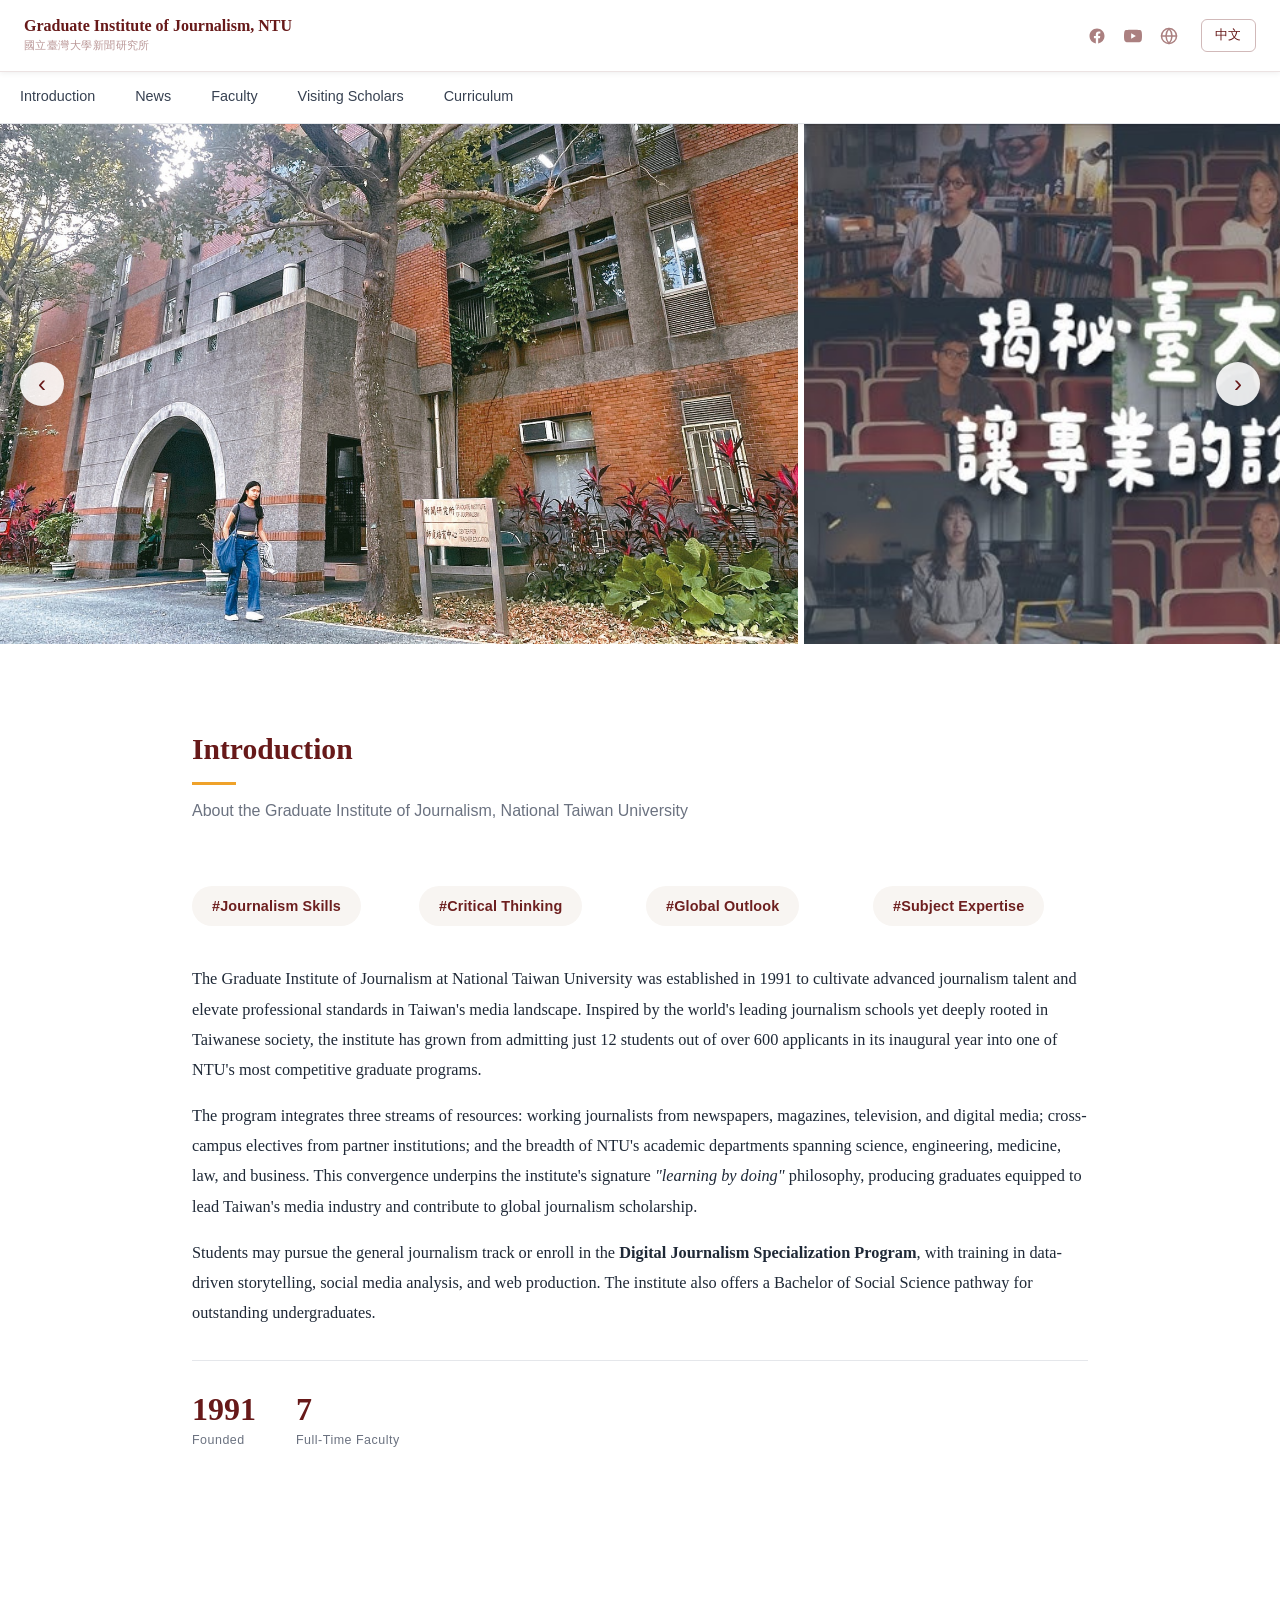
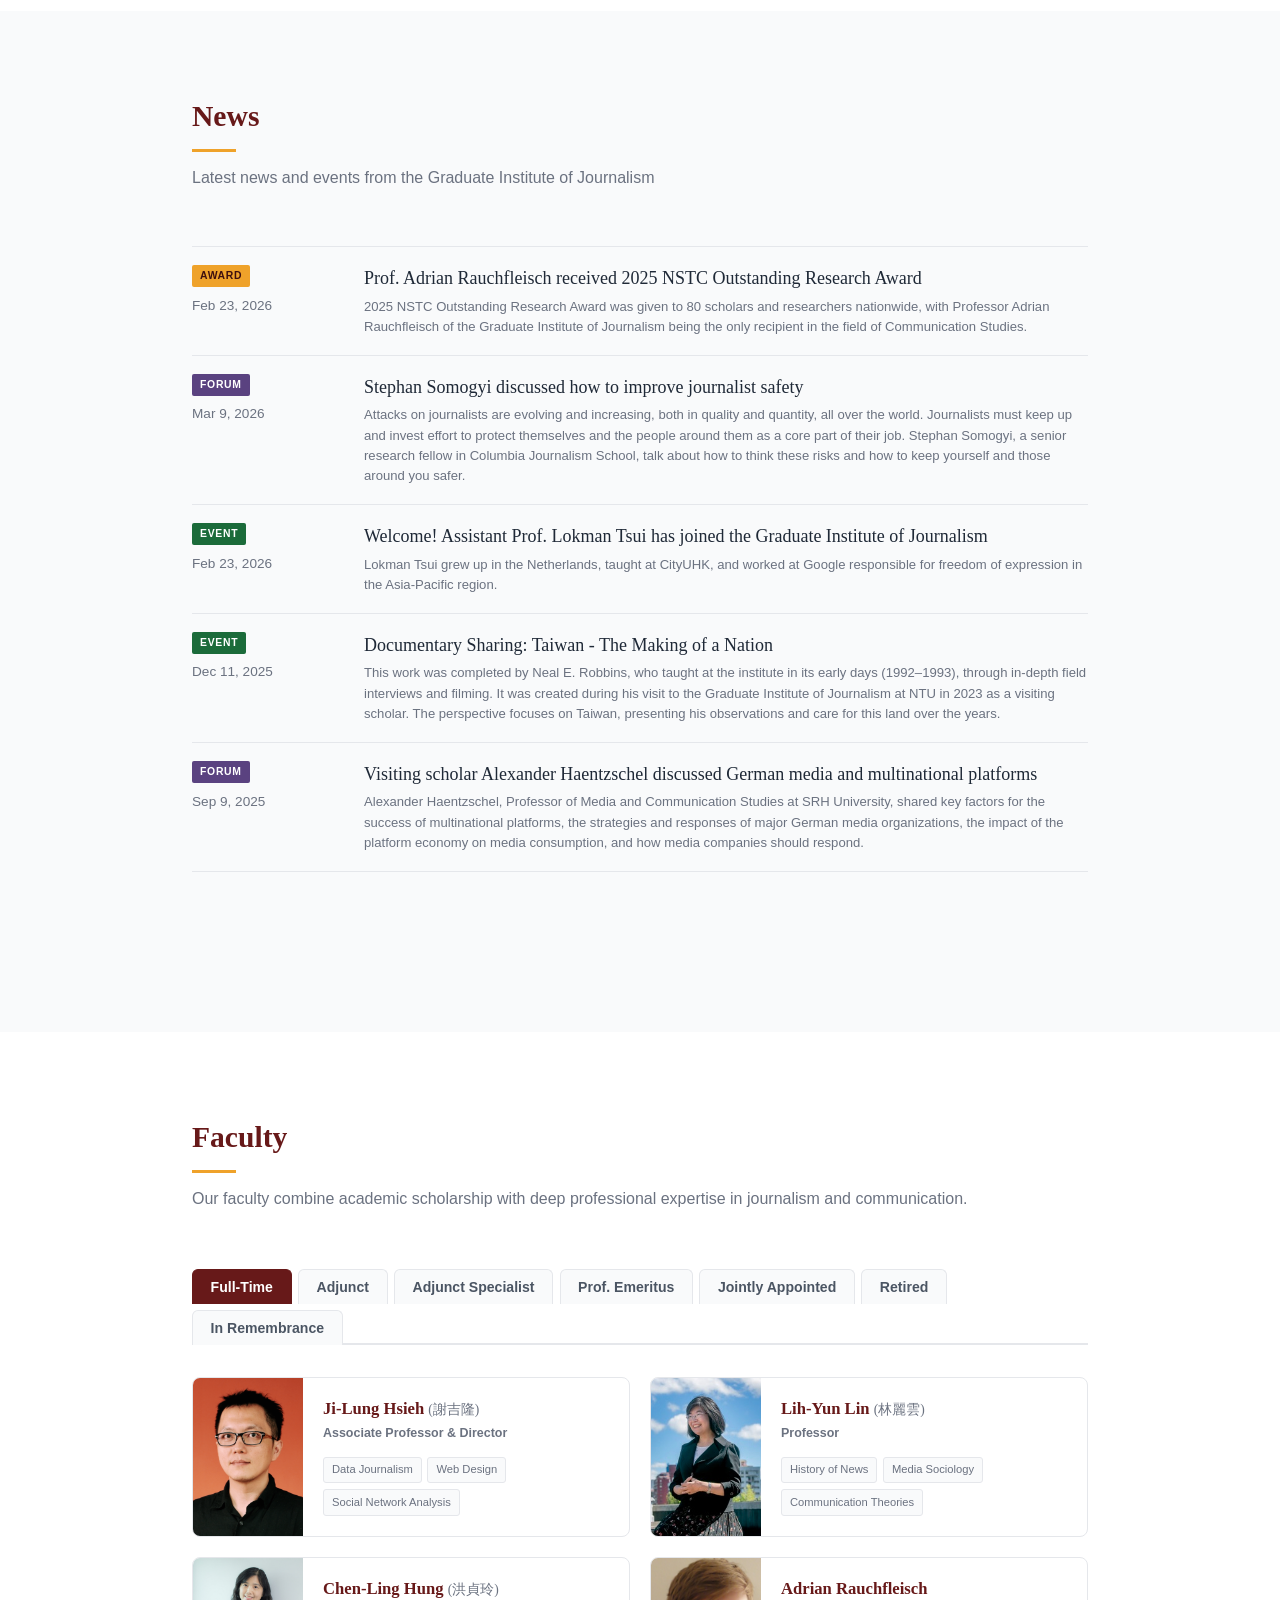
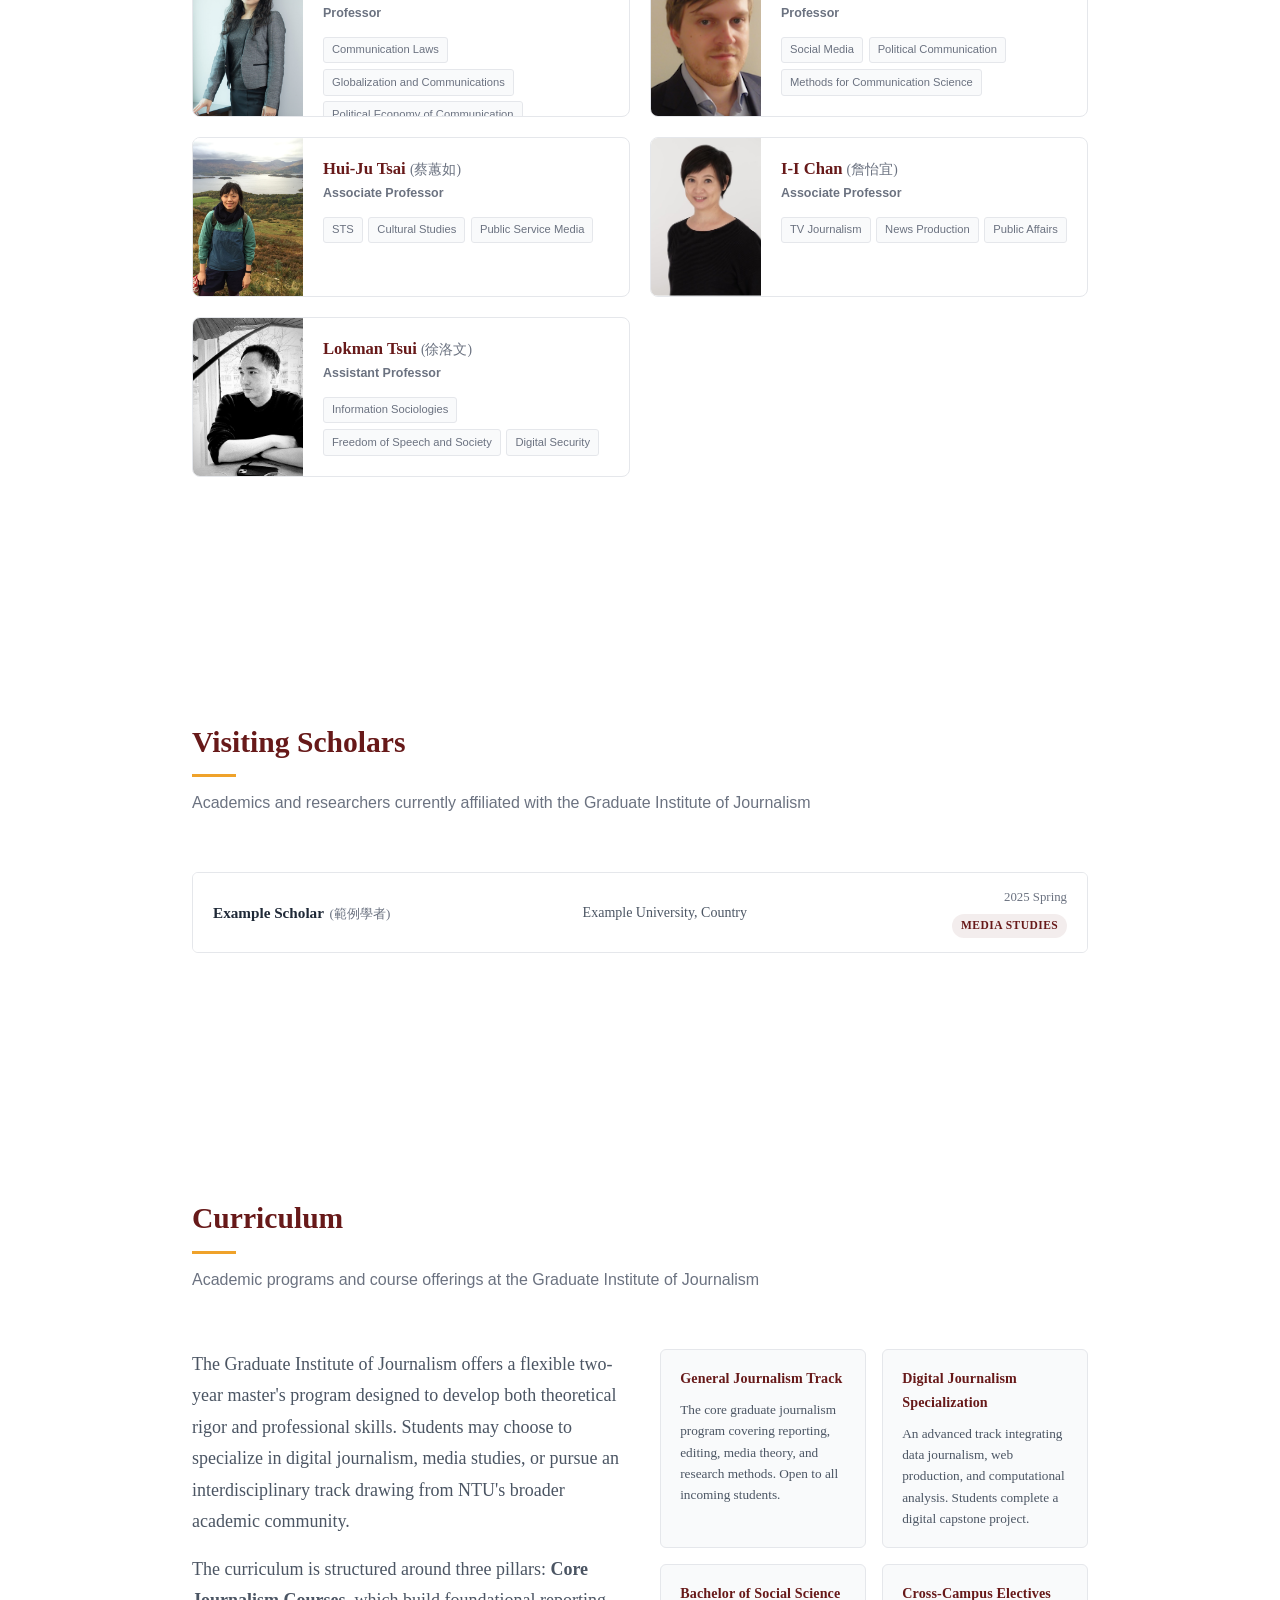
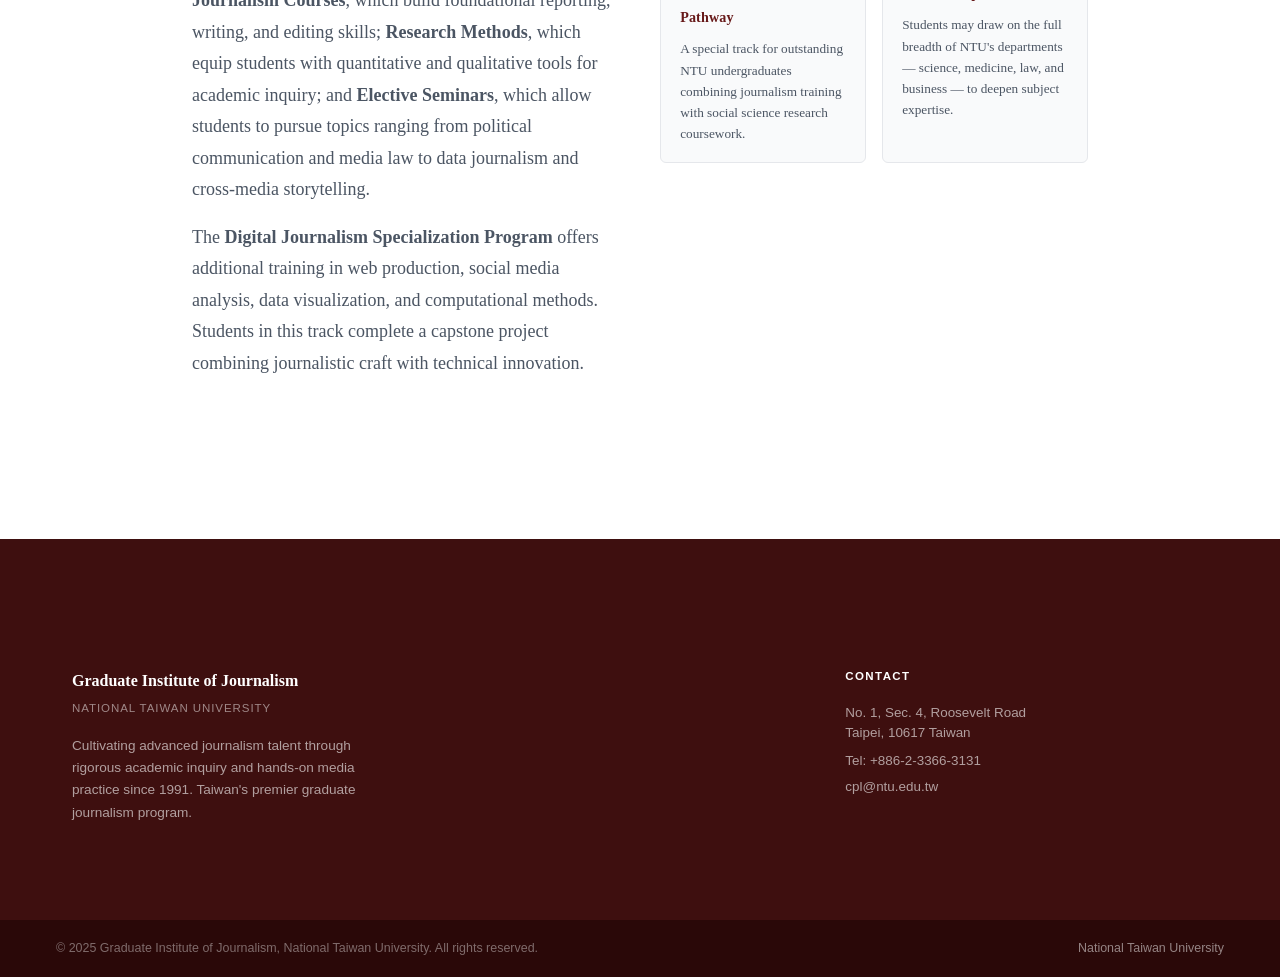
==== commit 984cfc73: "Remove acceptance rate stat from intro-stats Co-Authored-By: Claude Sonnet 4.6 <noreply@anthropic.co" ====
--- a/index.html
+++ b/index.html
@@ -108,10 +108,6 @@
               <div class="stat-label">Founded</div>
             </div>
             <div class="stat">
-              <div class="stat-num">&lt;5%</div>
-              <div class="stat-label">Acceptance Rate</div>
-            </div>
-            <div class="stat">
               <div class="stat-num">7</div>
               <div class="stat-label">Full-Time Faculty</div>
             </div>
--- a/css/style.css
+++ b/css/style.css
@@ -36,7 +36,7 @@
   font-family: Georgia, 'Times New Roman', serif;
   color: var(--text-900);
   line-height: 1.7;
-  font-size: 18px;
+  font-size: 1.125rem; /* 1.125 × 16px = 18px at default; scales with html font-size at breakpoints */
 }
 
 a { color: var(--maroon); }
@@ -538,7 +538,7 @@
 .news-tag.tag-forum  { background: #5a4280; }
 
 .news-title {
-  font-size: 0.97rem;
+  font-size: 1.125rem;
   font-weight: 500;
   color: var(--text-900);
   line-height: 1.5;
@@ -1256,6 +1256,7 @@
   html { font-size: 13px; }
   .faculty-compact-grid { grid-template-columns: 1fr; }
   .ftag { font-size: 0.6rem; padding: 0.12rem 0.35rem; }
+  .faculty-name, .faculty-compact-name { font-size: 1.2rem; }
 }
 
 @media (max-width: 480px) {
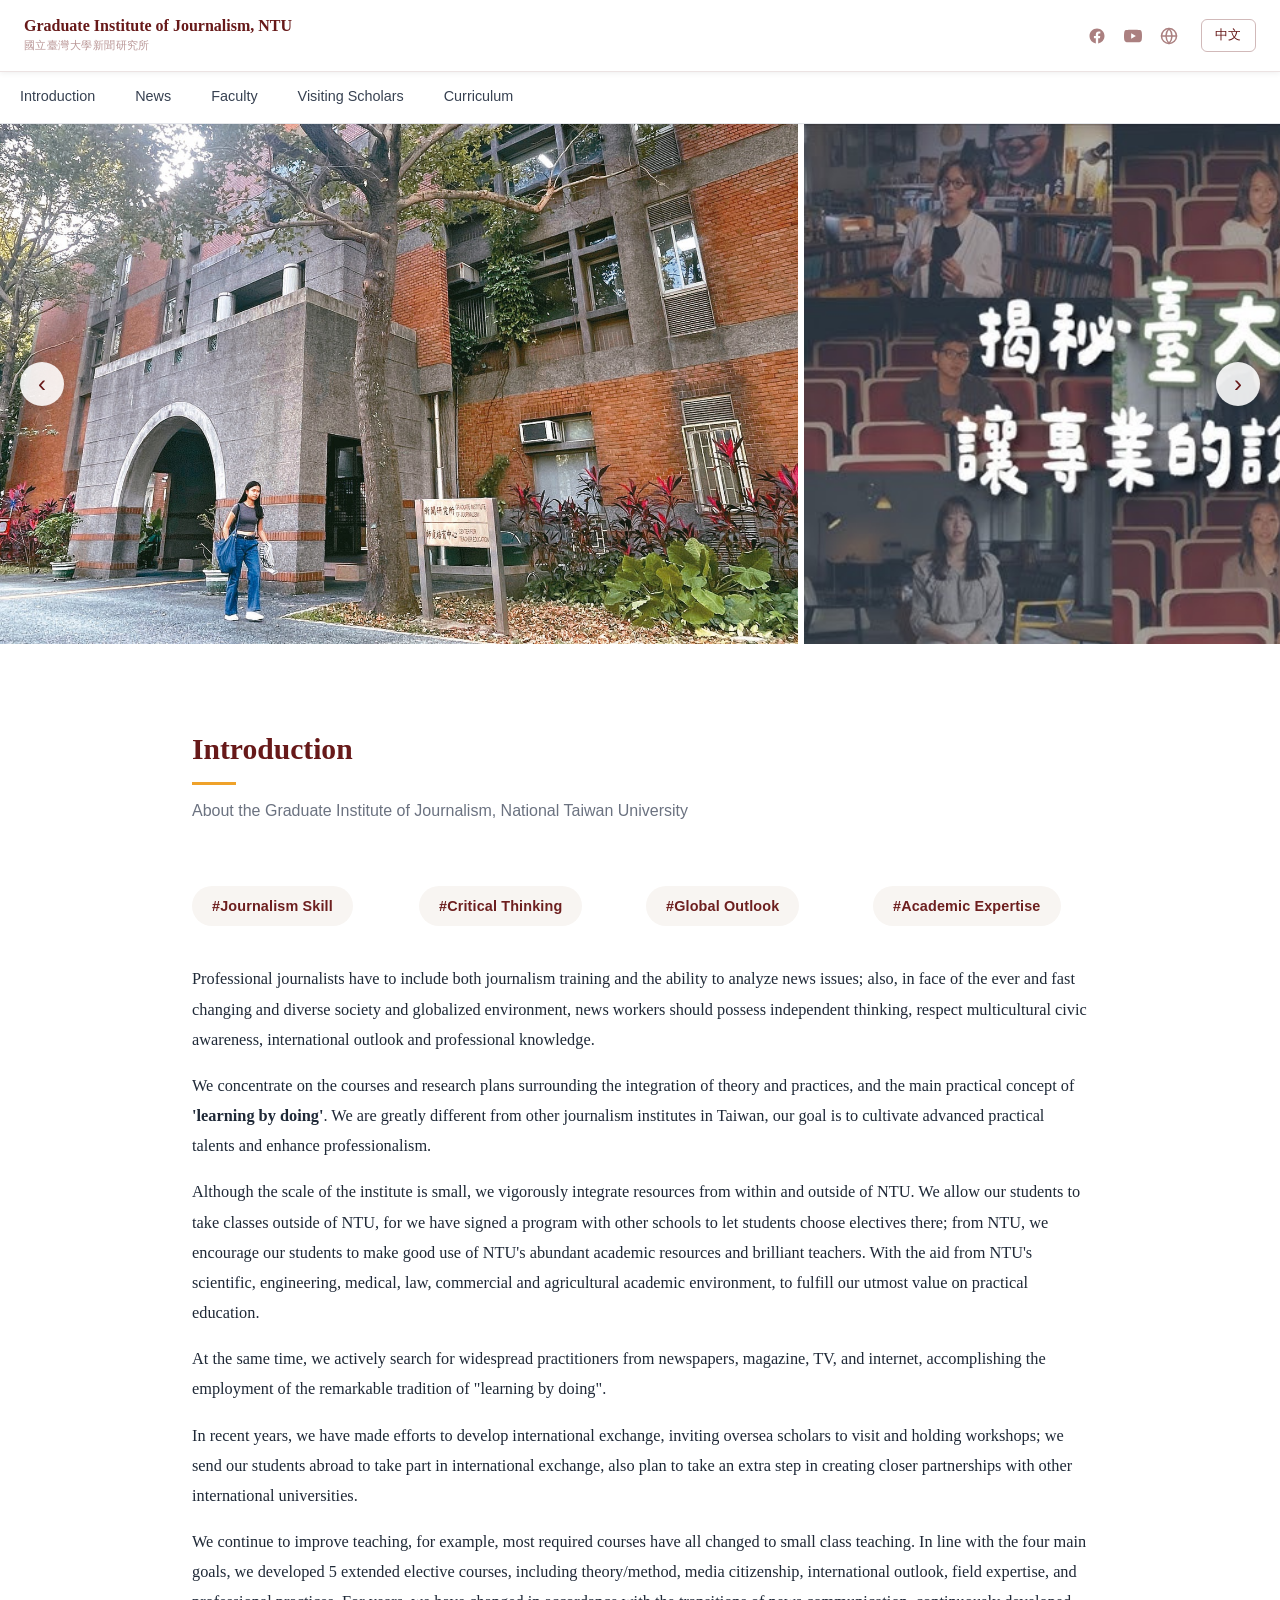
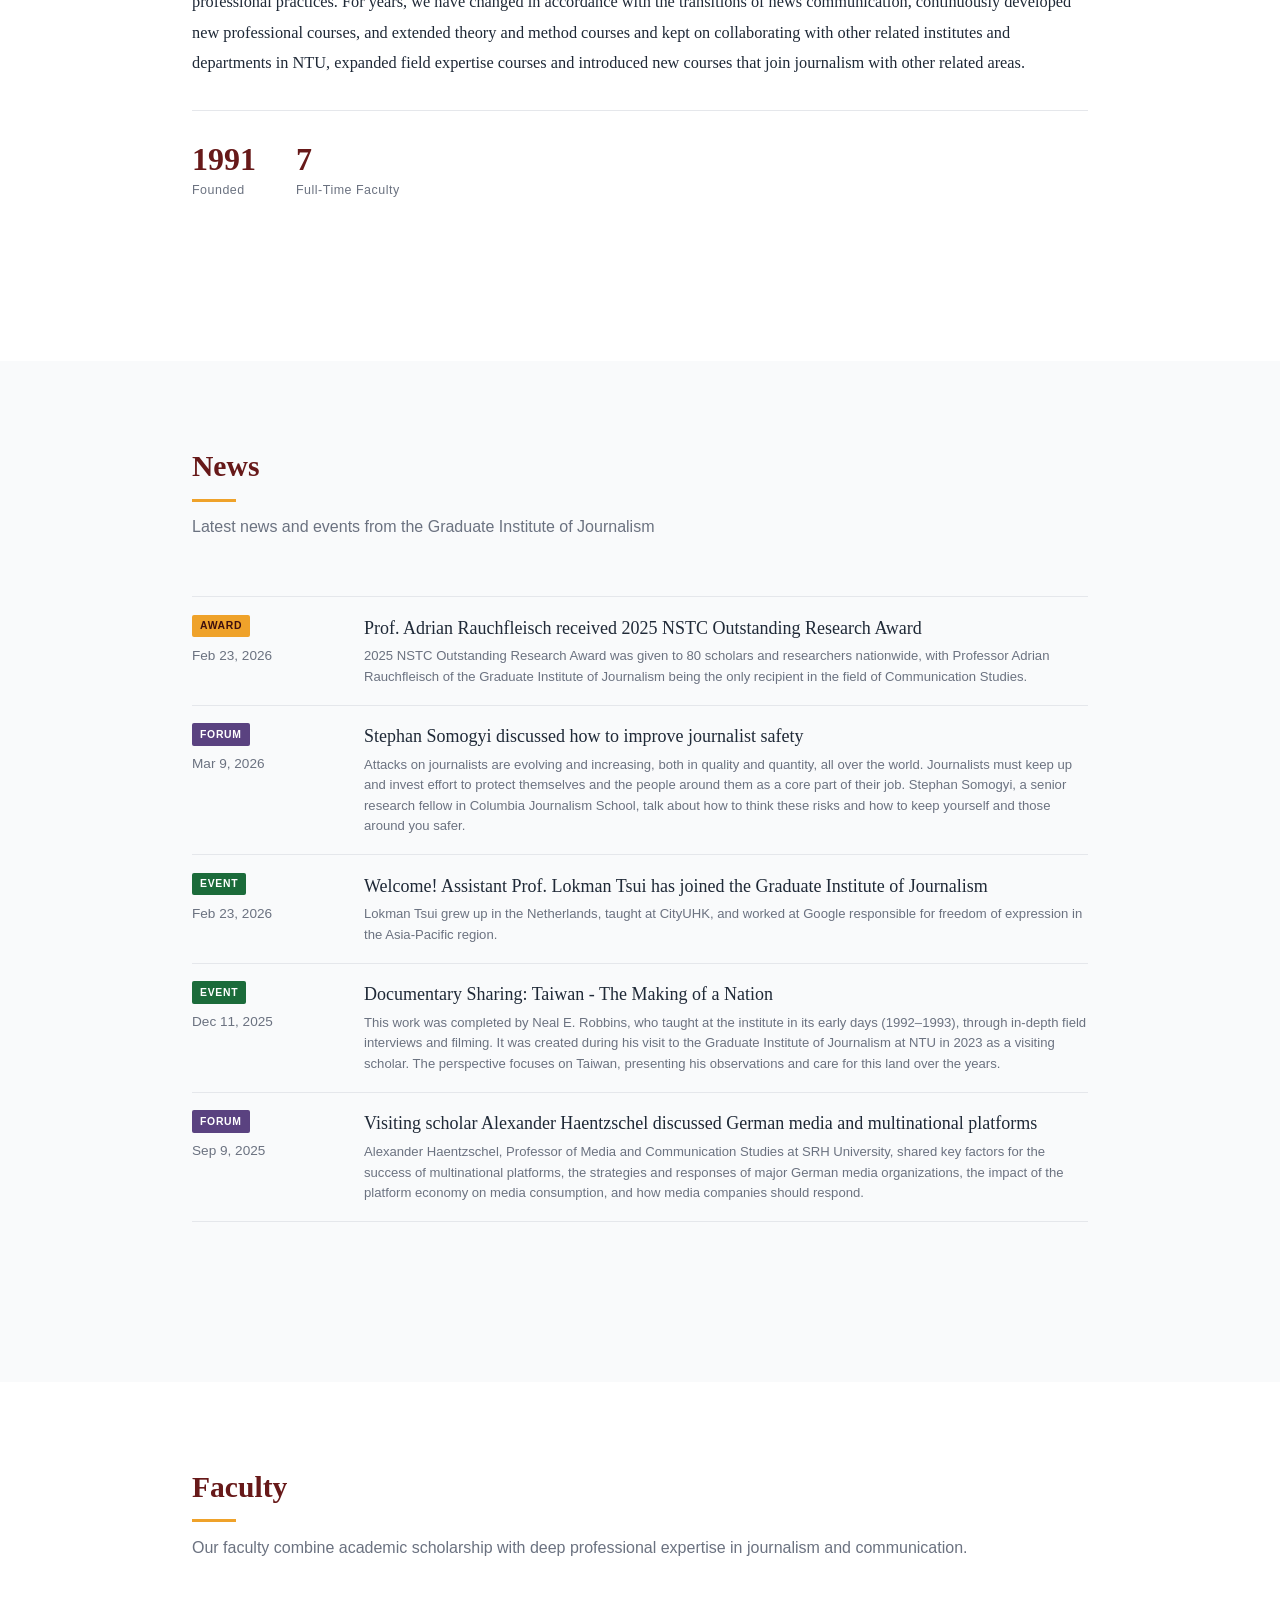
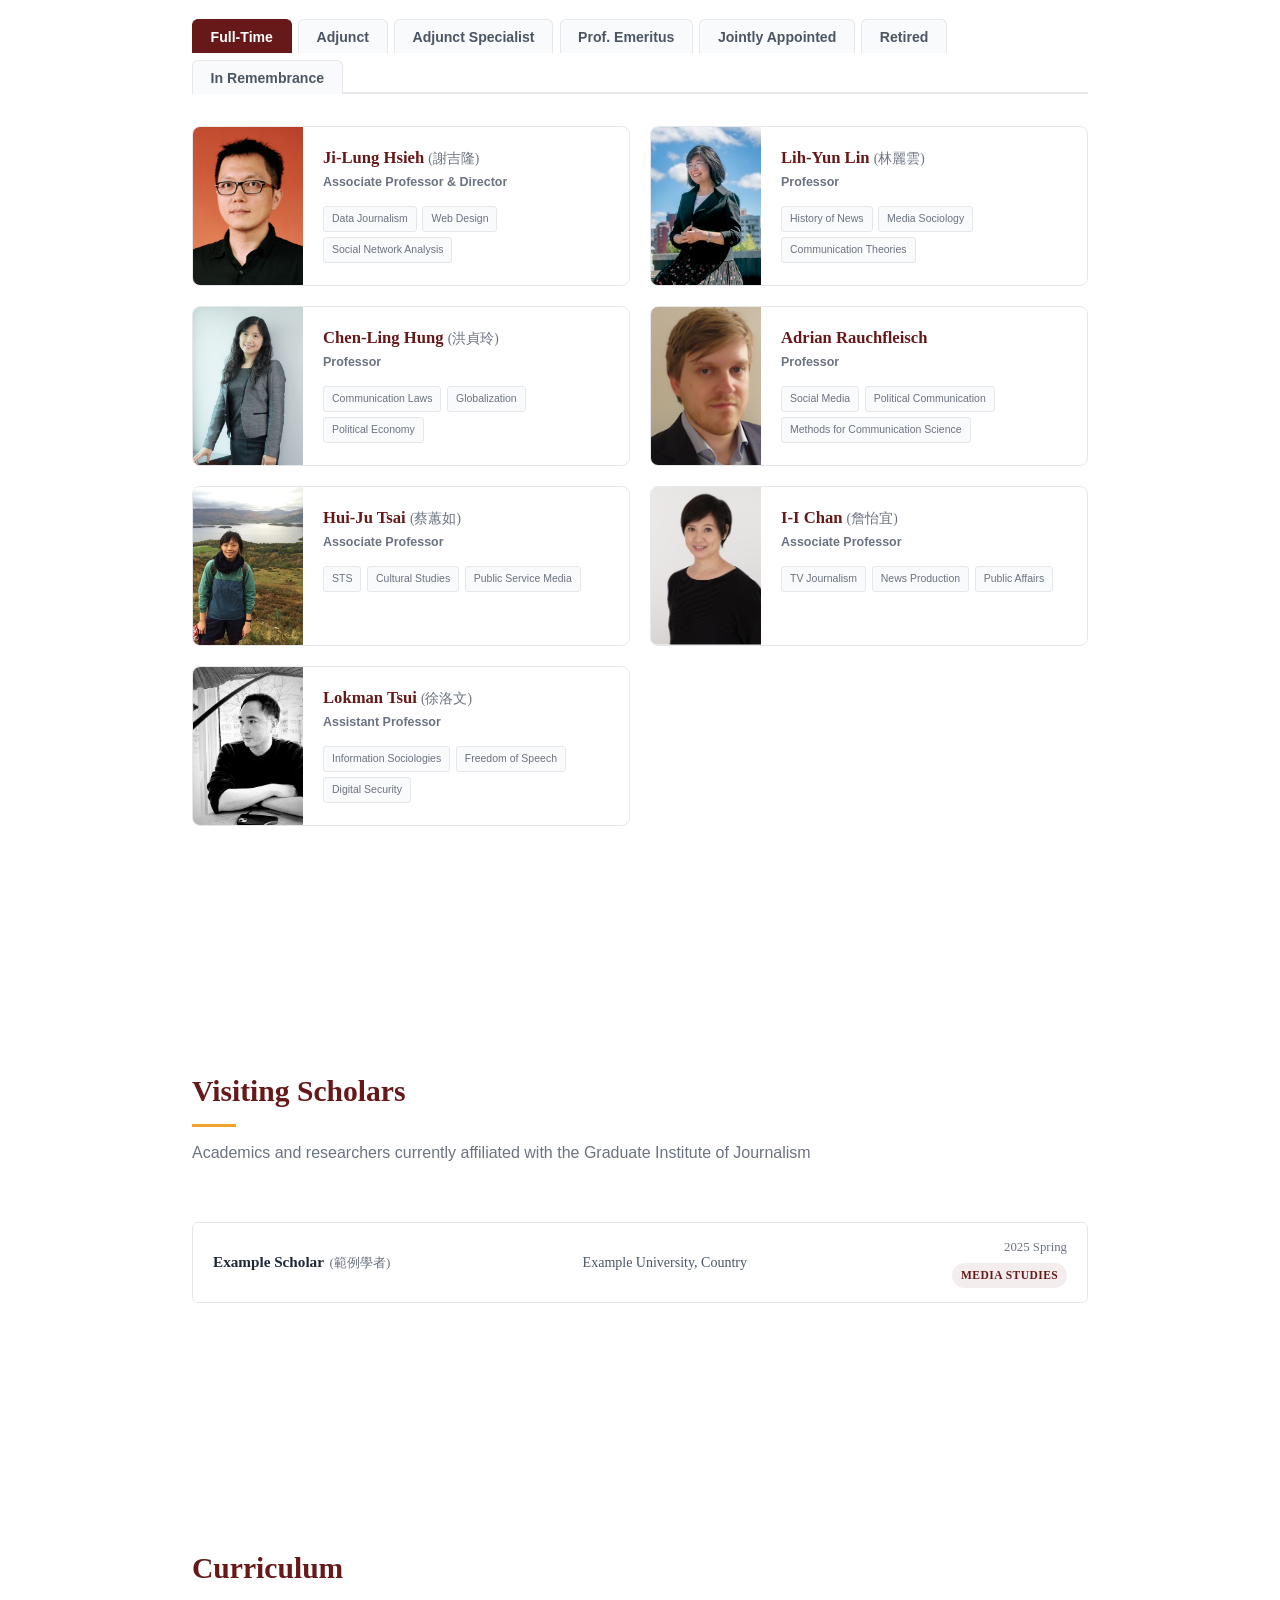
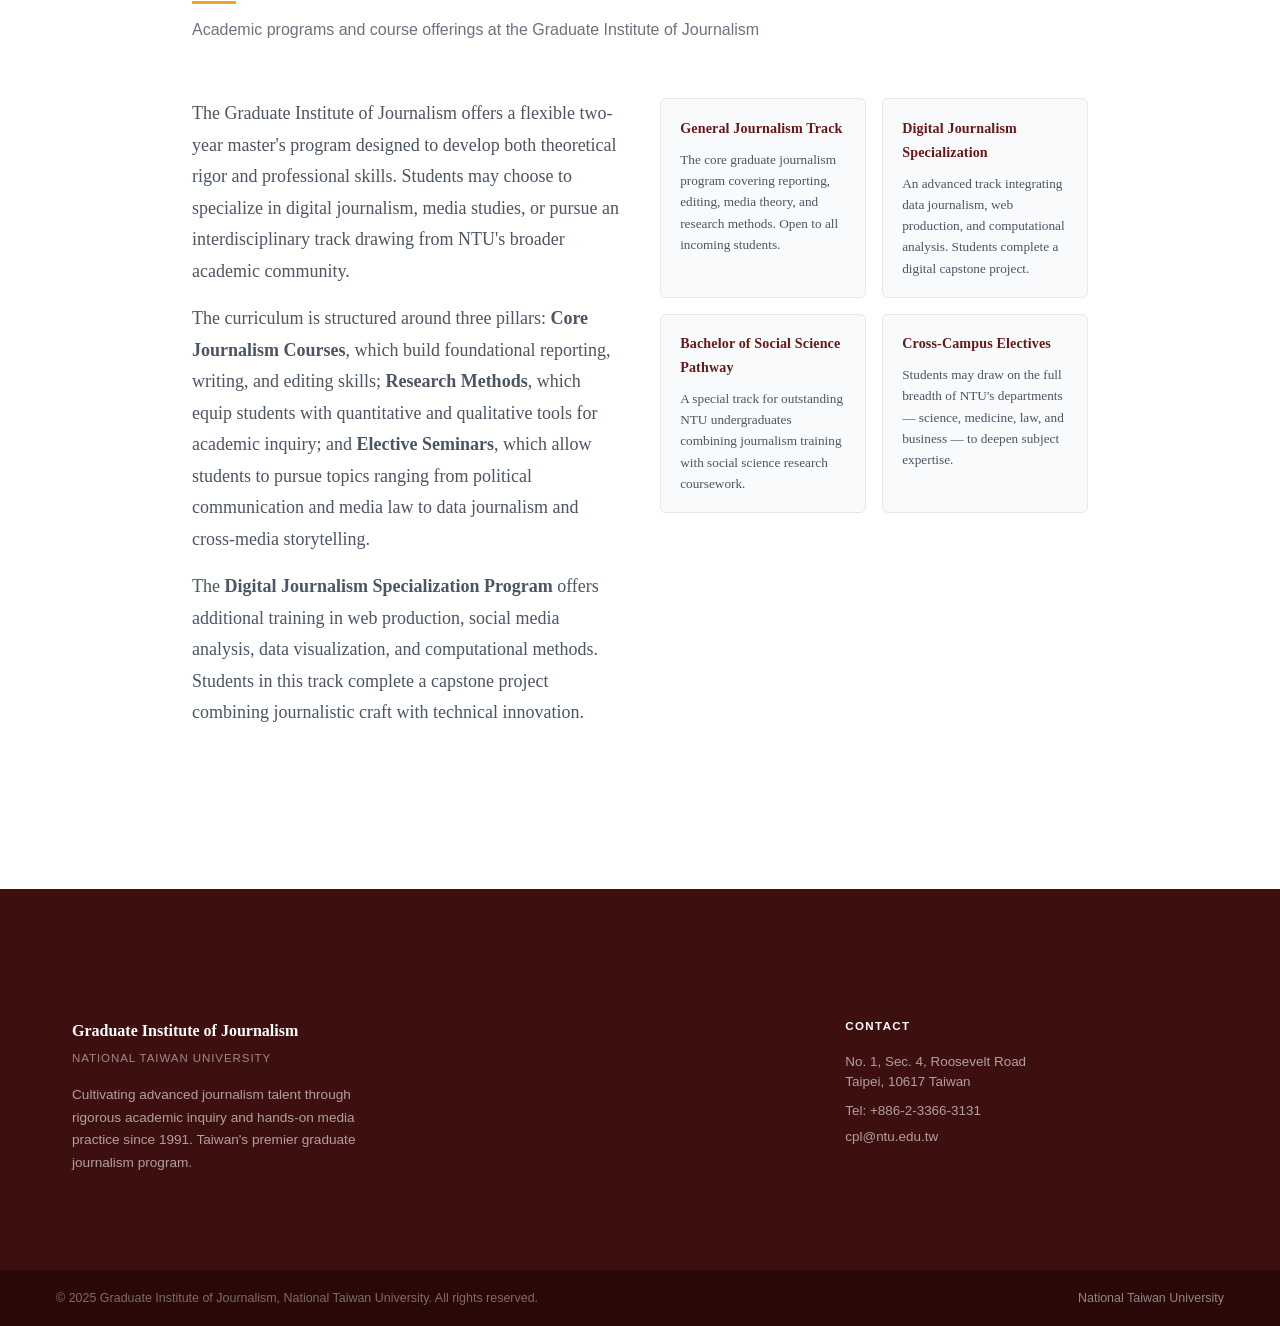
==== commit 757c1452: "Rename pillar tag: Independent Thinking & Multicultural Awareness → Critical Thinking Co-Authored-By" ====
--- a/index.html
+++ b/index.html
@@ -82,26 +82,29 @@
       <div class="intro-body">
         <div class="intro-pillars">
           <div class="pillar-tag">
-            <button class="pillar-btn" aria-expanded="false">#Journalism Skills</button>
-            <div class="pillar-body" hidden>Cultivating advanced journalism techniques and knowledge through both theory and professional practice.</div>
+            <button class="pillar-btn" aria-expanded="false">#Journalism Skill</button>
+            <div class="pillar-body" hidden>Students should acquire a great ability in news writing, reflect on journalism ethics and have the power to analyze news issues.</div>
           </div>
           <div class="pillar-tag">
             <button class="pillar-btn" aria-expanded="false">#Critical Thinking</button>
-            <div class="pillar-body" hidden>Developing independent thinking, multicultural awareness, and civic responsibility essential for responsible journalism.</div>
+            <div class="pillar-body" hidden>Students should be able to think independently and critically, care about public issues and respect different cultures.</div>
           </div>
           <div class="pillar-tag">
             <button class="pillar-btn" aria-expanded="false">#Global Outlook</button>
-            <div class="pillar-body" hidden>Enhancing an international perspective through academic exchange, cross-campus collaboration, and media research.</div>
+            <div class="pillar-body" hidden>Students should have global/local thinking, and can identify and analyze global development trends and their impact on local societies.</div>
           </div>
           <div class="pillar-tag">
-            <button class="pillar-btn" aria-expanded="false">#Subject Expertise</button>
-            <div class="pillar-body" hidden>Strengthening academic depth by drawing on NTU's rich resources across science, medicine, law, and business.</div>
+            <button class="pillar-btn" aria-expanded="false">#Academic Expertise</button>
+            <div class="pillar-body" hidden>Students should develop professional knowledge of certain fields, to become a news worker who has professionalism and areas of expertise.</div>
           </div>
         </div>
         <div class="intro-text">
-          <p>The Graduate Institute of Journalism at National Taiwan University was established in 1991 to cultivate advanced journalism talent and elevate professional standards in Taiwan's media landscape. Inspired by the world's leading journalism schools yet deeply rooted in Taiwanese society, the institute has grown from admitting just 12 students out of over 600 applicants in its inaugural year into one of NTU's most competitive graduate programs.</p>
-          <p>The program integrates three streams of resources: working journalists from newspapers, magazines, television, and digital media; cross-campus electives from partner institutions; and the breadth of NTU's academic departments spanning science, engineering, medicine, law, and business. This convergence underpins the institute's signature <em>"learning by doing"</em> philosophy, producing graduates equipped to lead Taiwan's media industry and contribute to global journalism scholarship.</p>
-          <p>Students may pursue the general journalism track or enroll in the <strong>Digital Journalism Specialization Program</strong>, with training in data-driven storytelling, social media analysis, and web production. The institute also offers a Bachelor of Social Science pathway for outstanding undergraduates.</p>
+          <p>Professional journalists have to include both journalism training and the ability to analyze news issues; also, in face of the ever and fast changing and diverse society and globalized environment, news workers should possess independent thinking, respect multicultural civic awareness, international outlook and professional knowledge.</p>
+          <p>We concentrate on the courses and research plans surrounding the integration of theory and practices, and the main practical concept of <strong>'learning by doing'</strong>. We are greatly different from other journalism institutes in Taiwan, our goal is to cultivate advanced practical talents and enhance professionalism.</p>
+          <p>Although the scale of the institute is small, we vigorously integrate resources from within and outside of NTU. We allow our students to take classes outside of NTU, for we have signed a program with other schools to let students choose electives there; from NTU, we encourage our students to make good use of NTU's abundant academic resources and brilliant teachers. With the aid from NTU's scientific, engineering, medical, law, commercial and agricultural academic environment, to fulfill our utmost value on practical education.</p>
+          <p>At the same time, we actively search for widespread practitioners from newspapers, magazine, TV, and internet, accomplishing the employment of the remarkable tradition of "learning by doing".</p>
+          <p>In recent years, we have made efforts to develop international exchange, inviting oversea scholars to visit and holding workshops; we send our students abroad to take part in international exchange, also plan to take an extra step in creating closer partnerships with other international universities.</p>
+          <p>We continue to improve teaching, for example, most required courses have all changed to small class teaching. In line with the four main goals, we developed 5 extended elective courses, including theory/method, media citizenship, international outlook, field expertise, and professional practices. For years, we have changed in accordance with the transitions of news communication, continuously developed new professional courses, and extended theory and method courses and kept on collaborating with other related institutes and departments in NTU, expanded field expertise courses and introduced new courses that join journalism with other related areas.</p>
           <div class="intro-stats">
             <div class="stat">
               <div class="stat-num">1991</div>
--- a/css/style.css
+++ b/css/style.css
@@ -704,7 +704,7 @@
 
 .ftag {
   font-family: -apple-system, sans-serif;
-  font-size: 0.7rem;
+  font-size: 10.5px;
   padding: 0.18rem 0.5rem;
   border-radius: 3px;
   background: var(--bg-alt);
@@ -1119,11 +1119,6 @@
   border-bottom-color: #d1d5db;
 }
 
-.faculty-compact-grid {
-  display: grid;
-  grid-template-columns: repeat(3, 1fr);
-  gap: 0.75rem;
-}
 
 .faculty-compact-card {
   background: var(--bg-alt);
@@ -1216,12 +1211,13 @@
 
 @media (max-width: 960px) {
   html { font-size: 15px; }
+  .faculty-grid { grid-template-columns: 1fr; }
   .intro-body { gap: 1.5rem; }
   .footer-cols { grid-template-columns: 1fr; gap: 2rem; }
   .profile-body-inner { grid-template-columns: 1fr; }
   .profile-sidebar { display: none; }
   .profile-meta-inner { grid-template-columns: 1fr; }
-  .faculty-compact-grid { grid-template-columns: repeat(2, 1fr); }
+
 
   /* News: stack meta (tag + date) above content (title + excerpt) */
   .news-card {
@@ -1243,7 +1239,6 @@
 
 @media (max-width: 720px) {
   .sidebar-nav-link { padding: 0.65rem 0.75rem; font-size: 0.82rem; }
-  .faculty-grid { grid-template-columns: 1fr; }
   .faculty-photo-wrap { width: 90px; }
   .news-card { gap: 0.4rem; }
   .footer-cols { grid-template-columns: 1fr; gap: 2rem; }
@@ -1254,13 +1249,12 @@
 
 @media (max-width: 600px) {
   html { font-size: 13px; }
-  .faculty-compact-grid { grid-template-columns: 1fr; }
   .ftag { font-size: 0.6rem; padding: 0.12rem 0.35rem; }
   .faculty-name, .faculty-compact-name { font-size: 1.2rem; }
+  .news-excerpt { display: none; }
 }
 
 @media (max-width: 480px) {
-  .faculty-grid { grid-template-columns: 1fr; }
   .faculty-photo-wrap { width: 80px; }
   .intro-stats { gap: 1.5rem; }
   section { padding: 3.5rem 6% 7rem; }
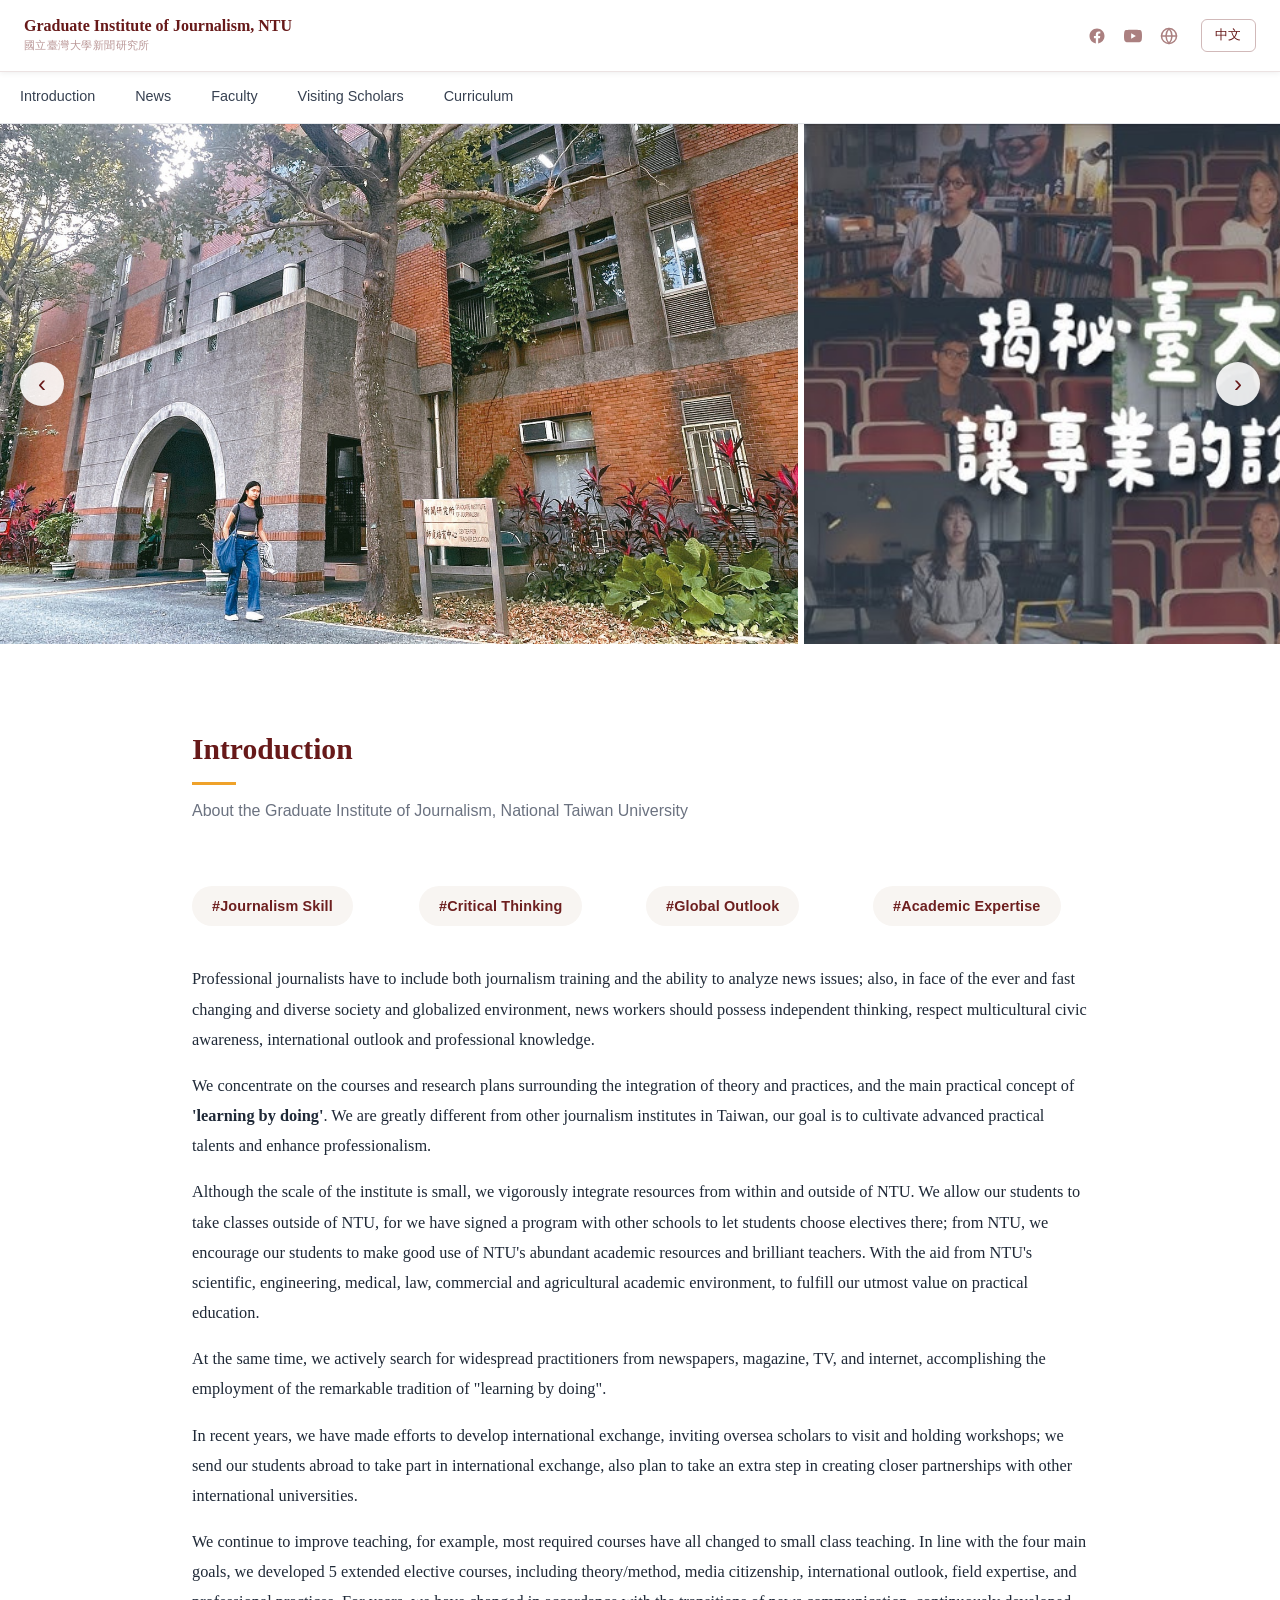
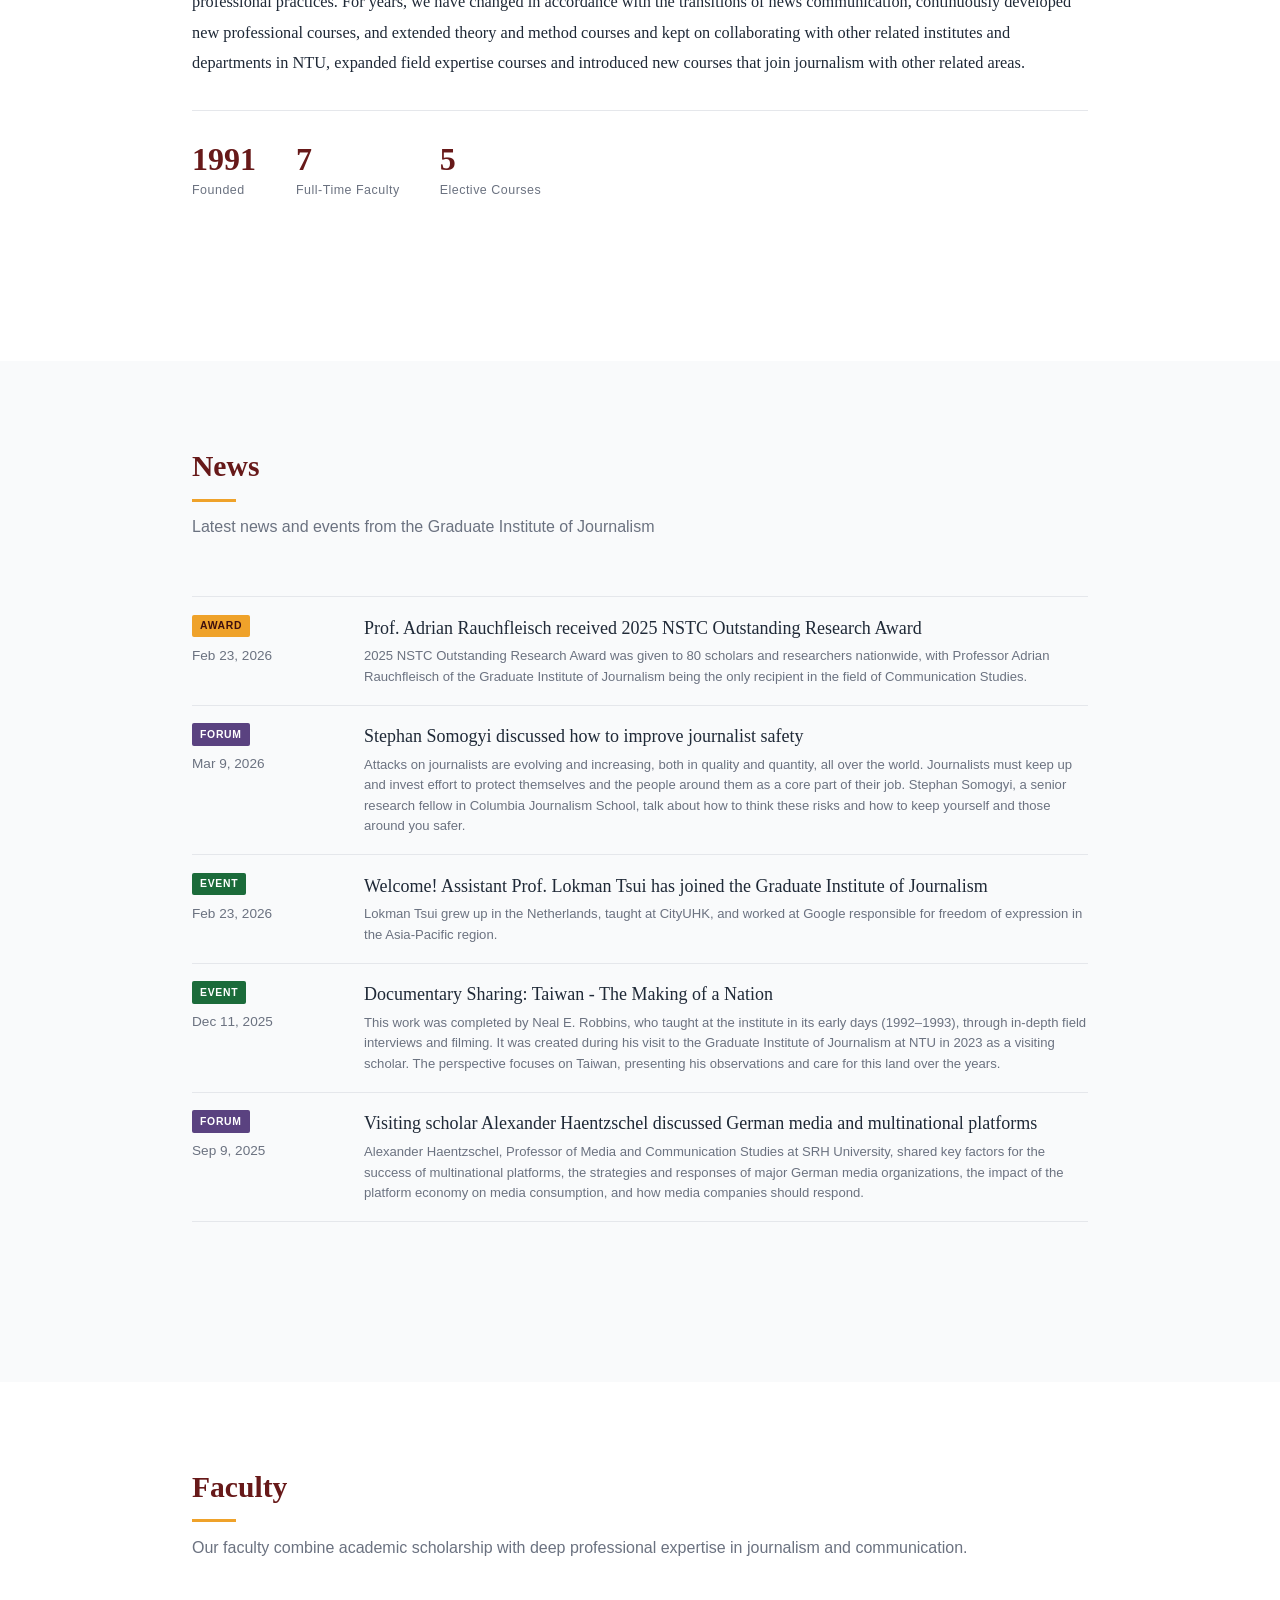
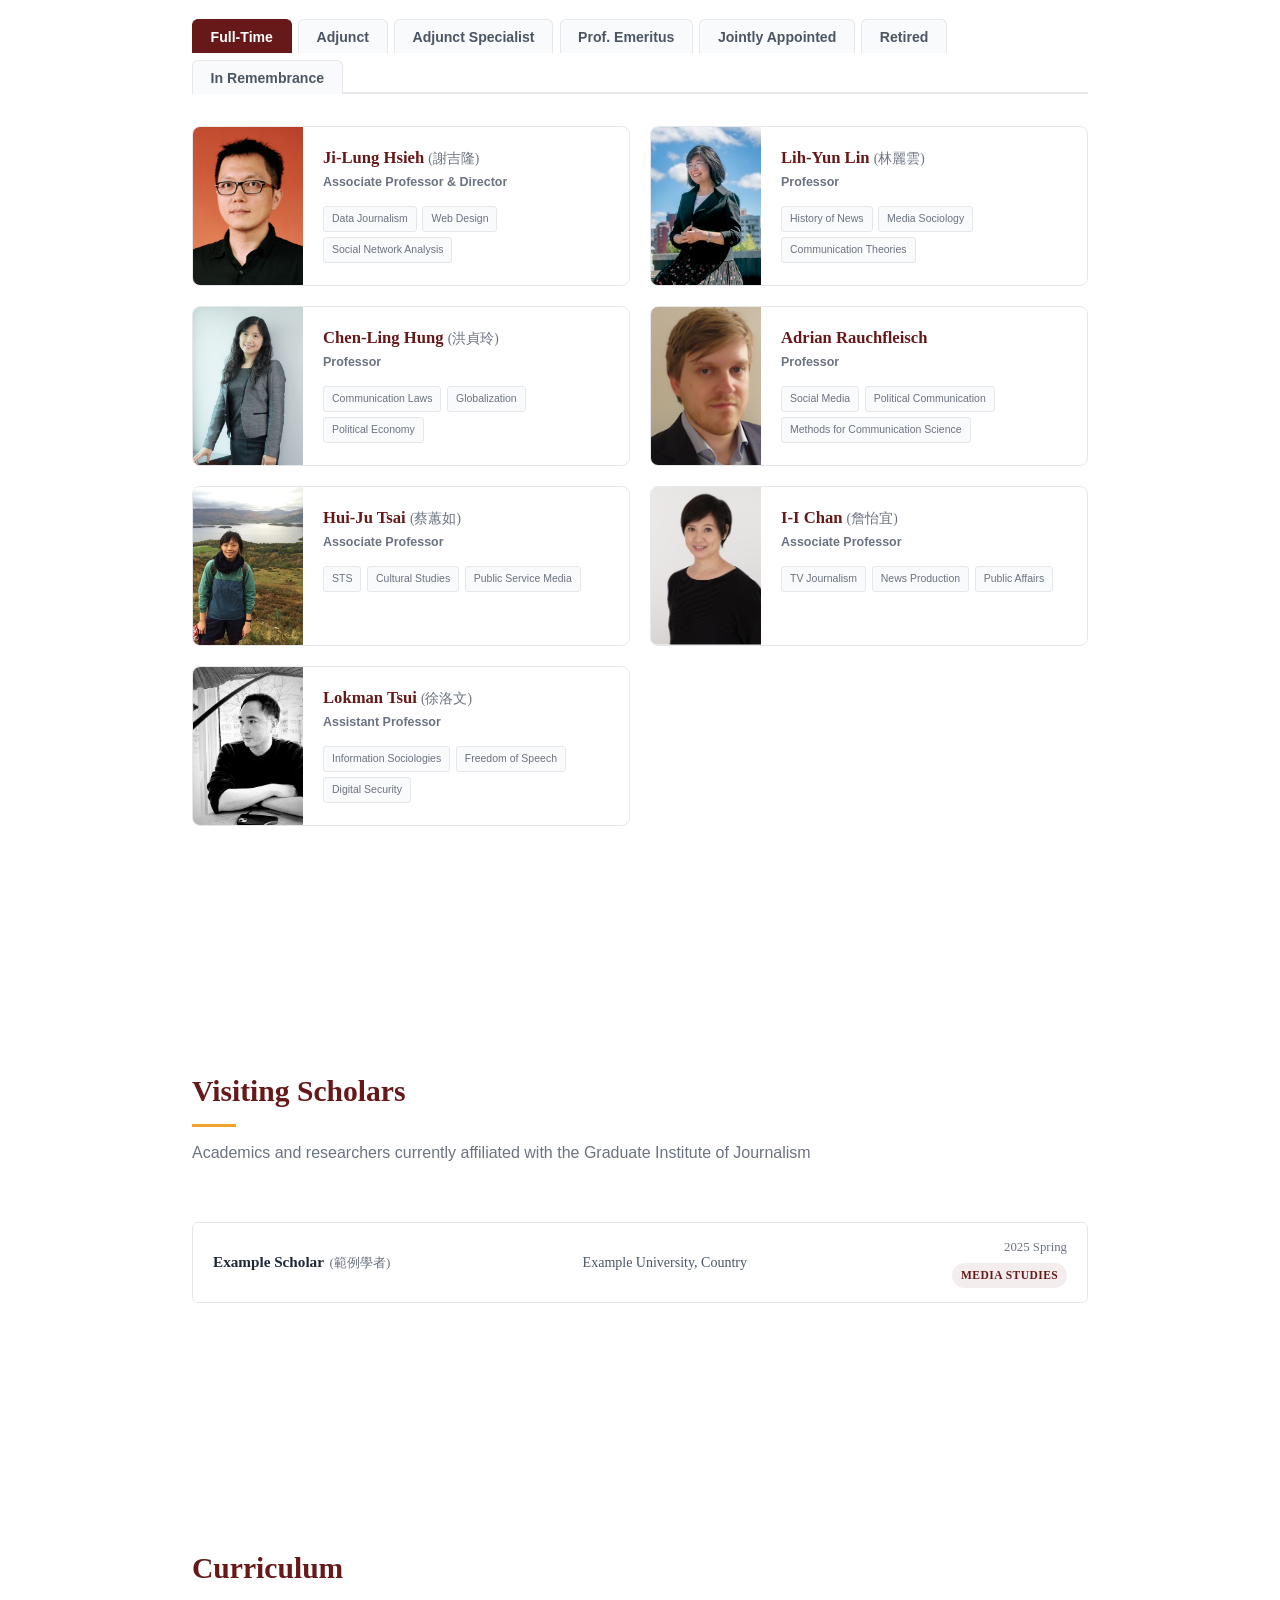
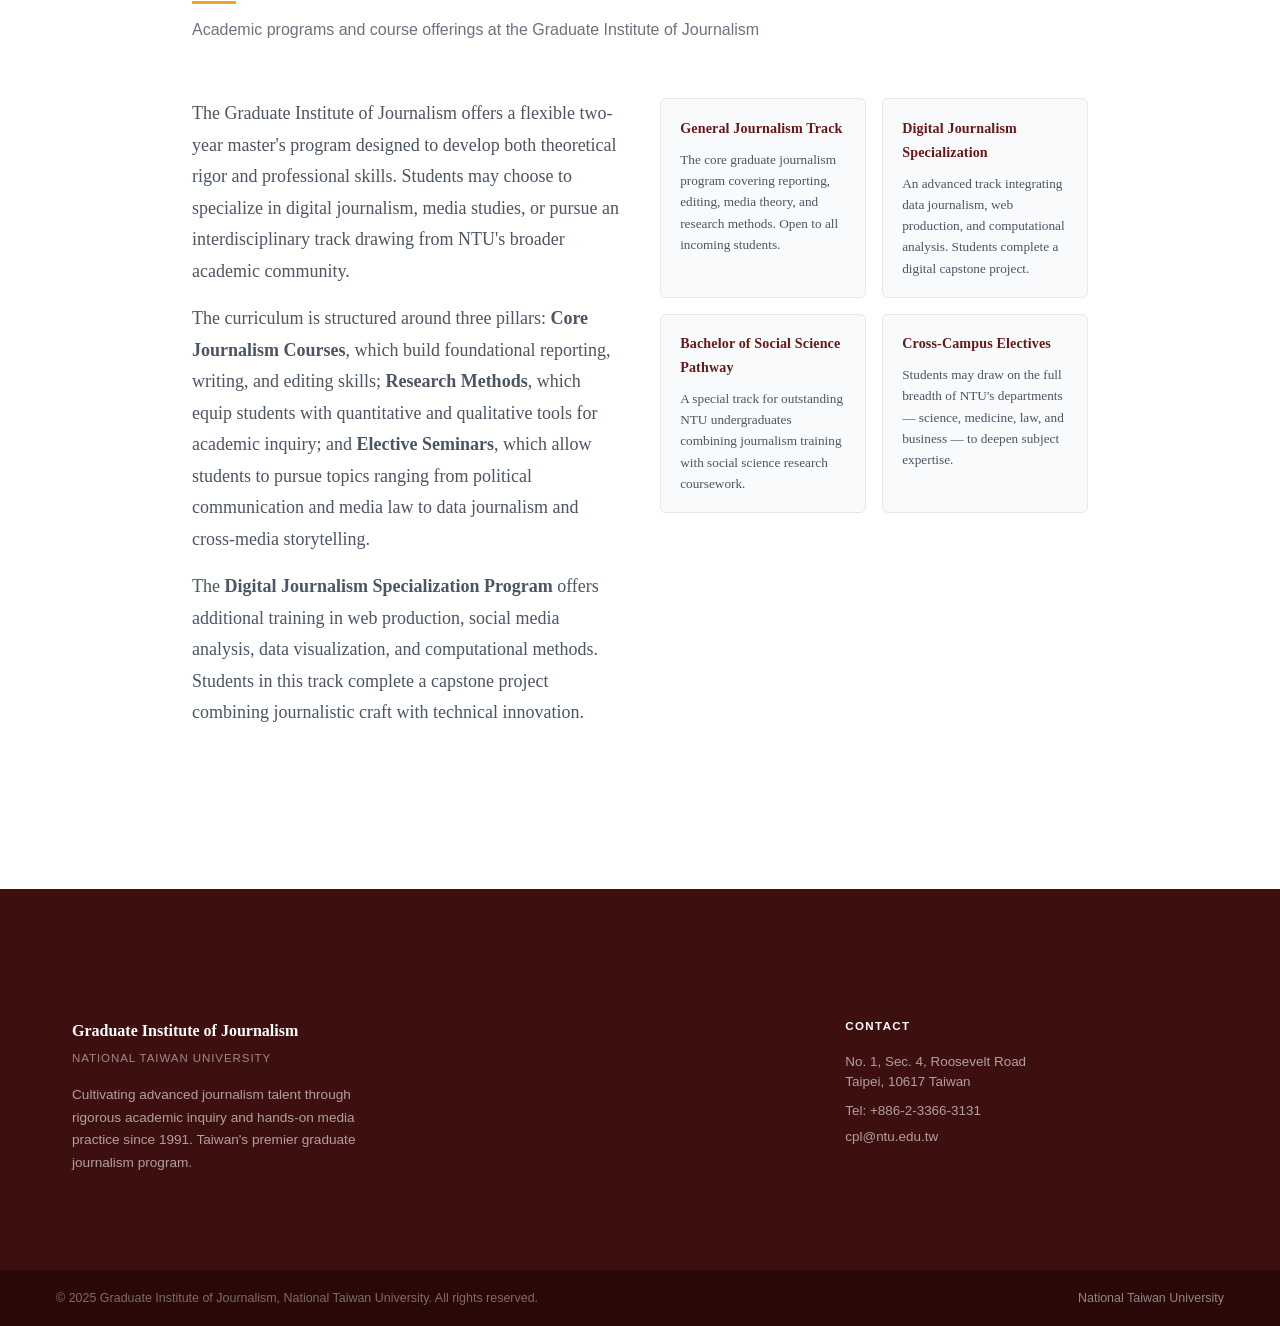
==== commit 2eab3a0c: "Add 5 Elective Courses stat to intro-stats Co-Authored-By: Claude Sonnet 4.6 <noreply@anthropic.com>" ====
--- a/index.html
+++ b/index.html
@@ -114,6 +114,10 @@
               <div class="stat-num">7</div>
               <div class="stat-label">Full-Time Faculty</div>
             </div>
+            <div class="stat">
+              <div class="stat-num">5</div>
+              <div class="stat-label">Elective Courses</div>
+            </div>
           </div>
         </div>
       </div>
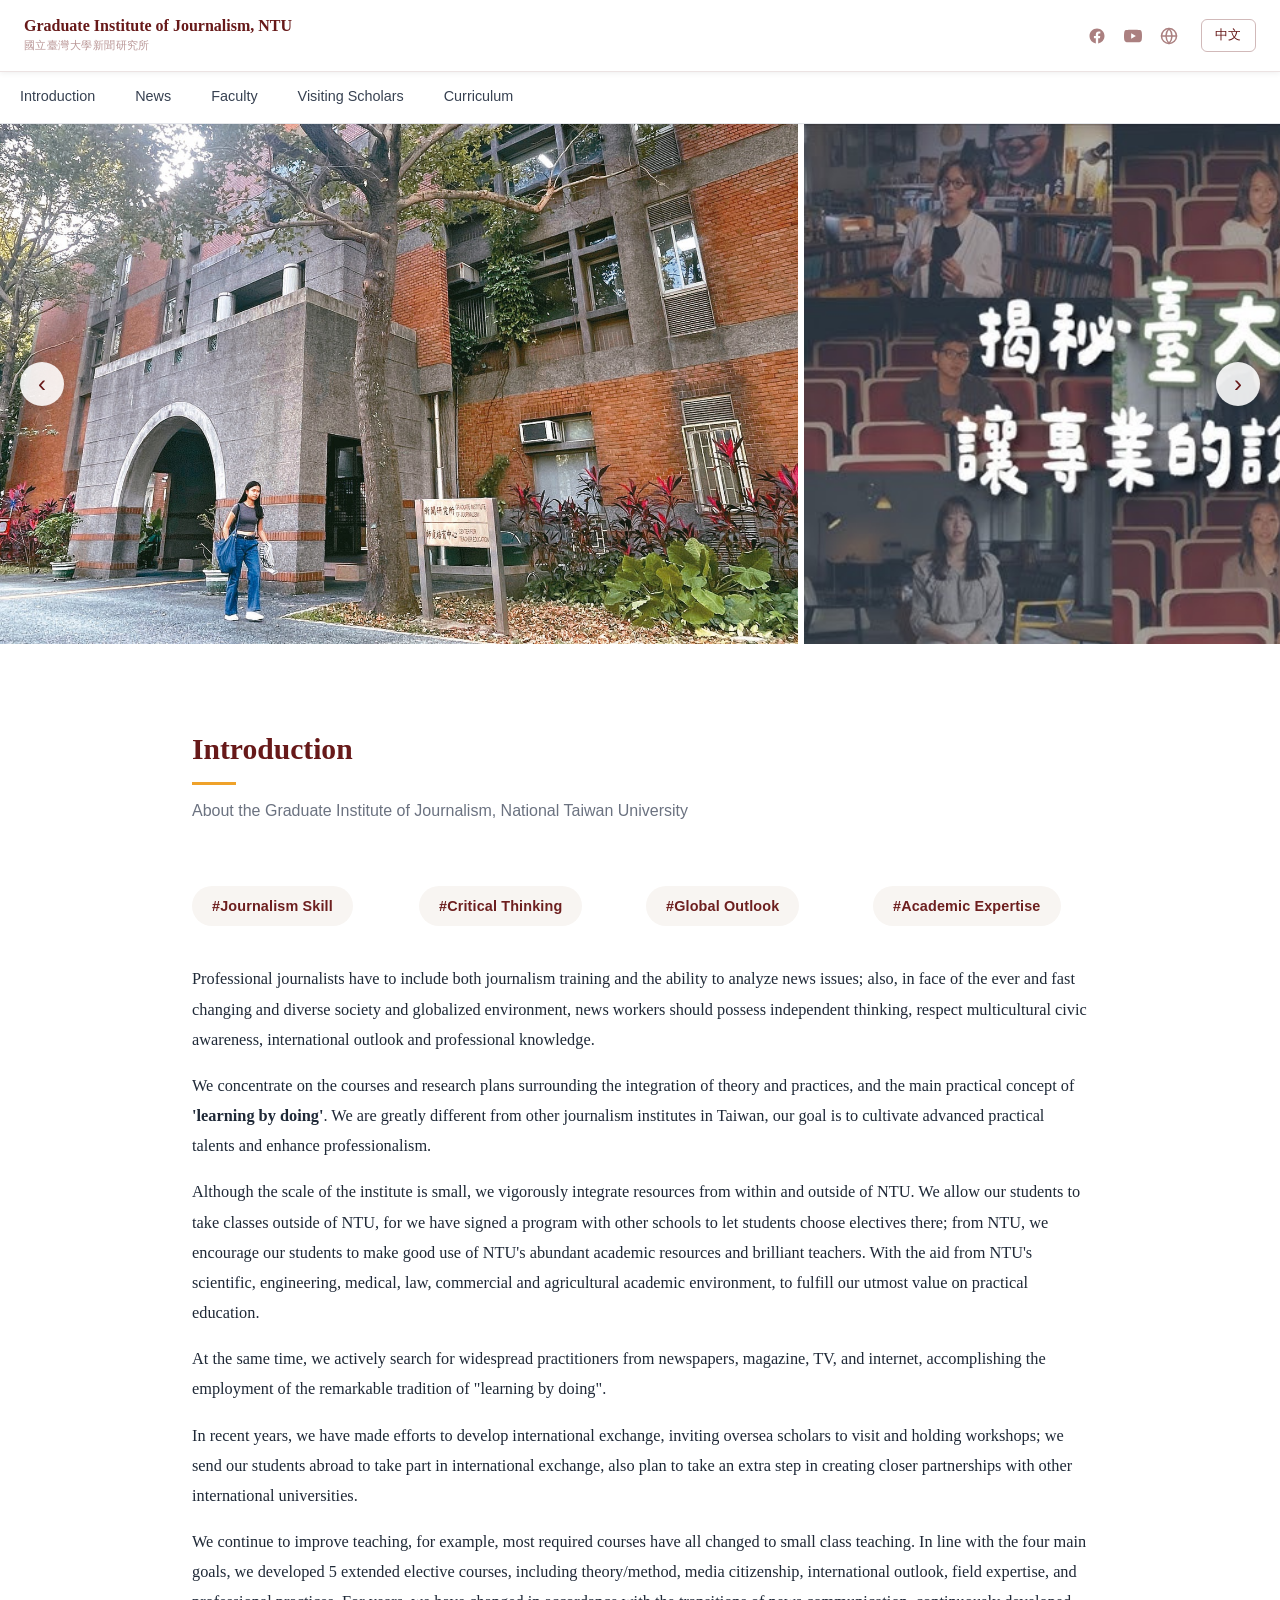
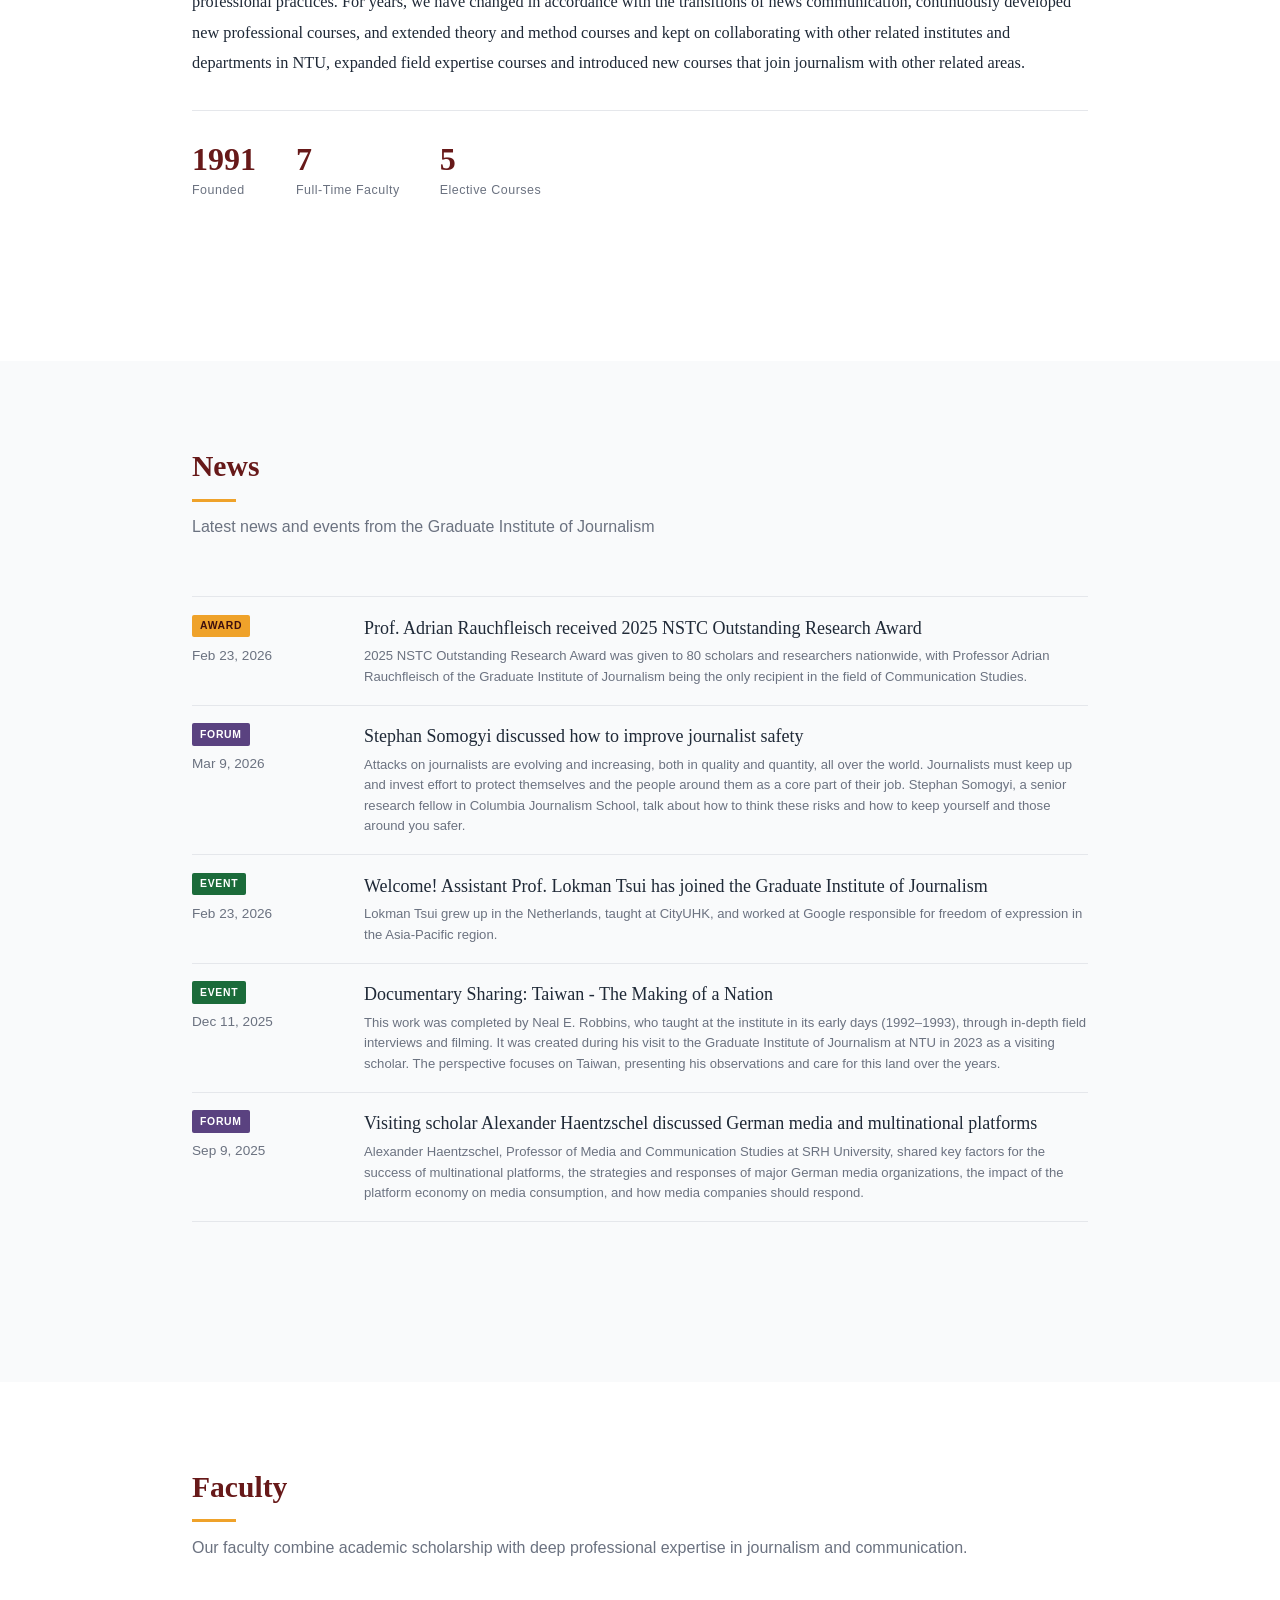
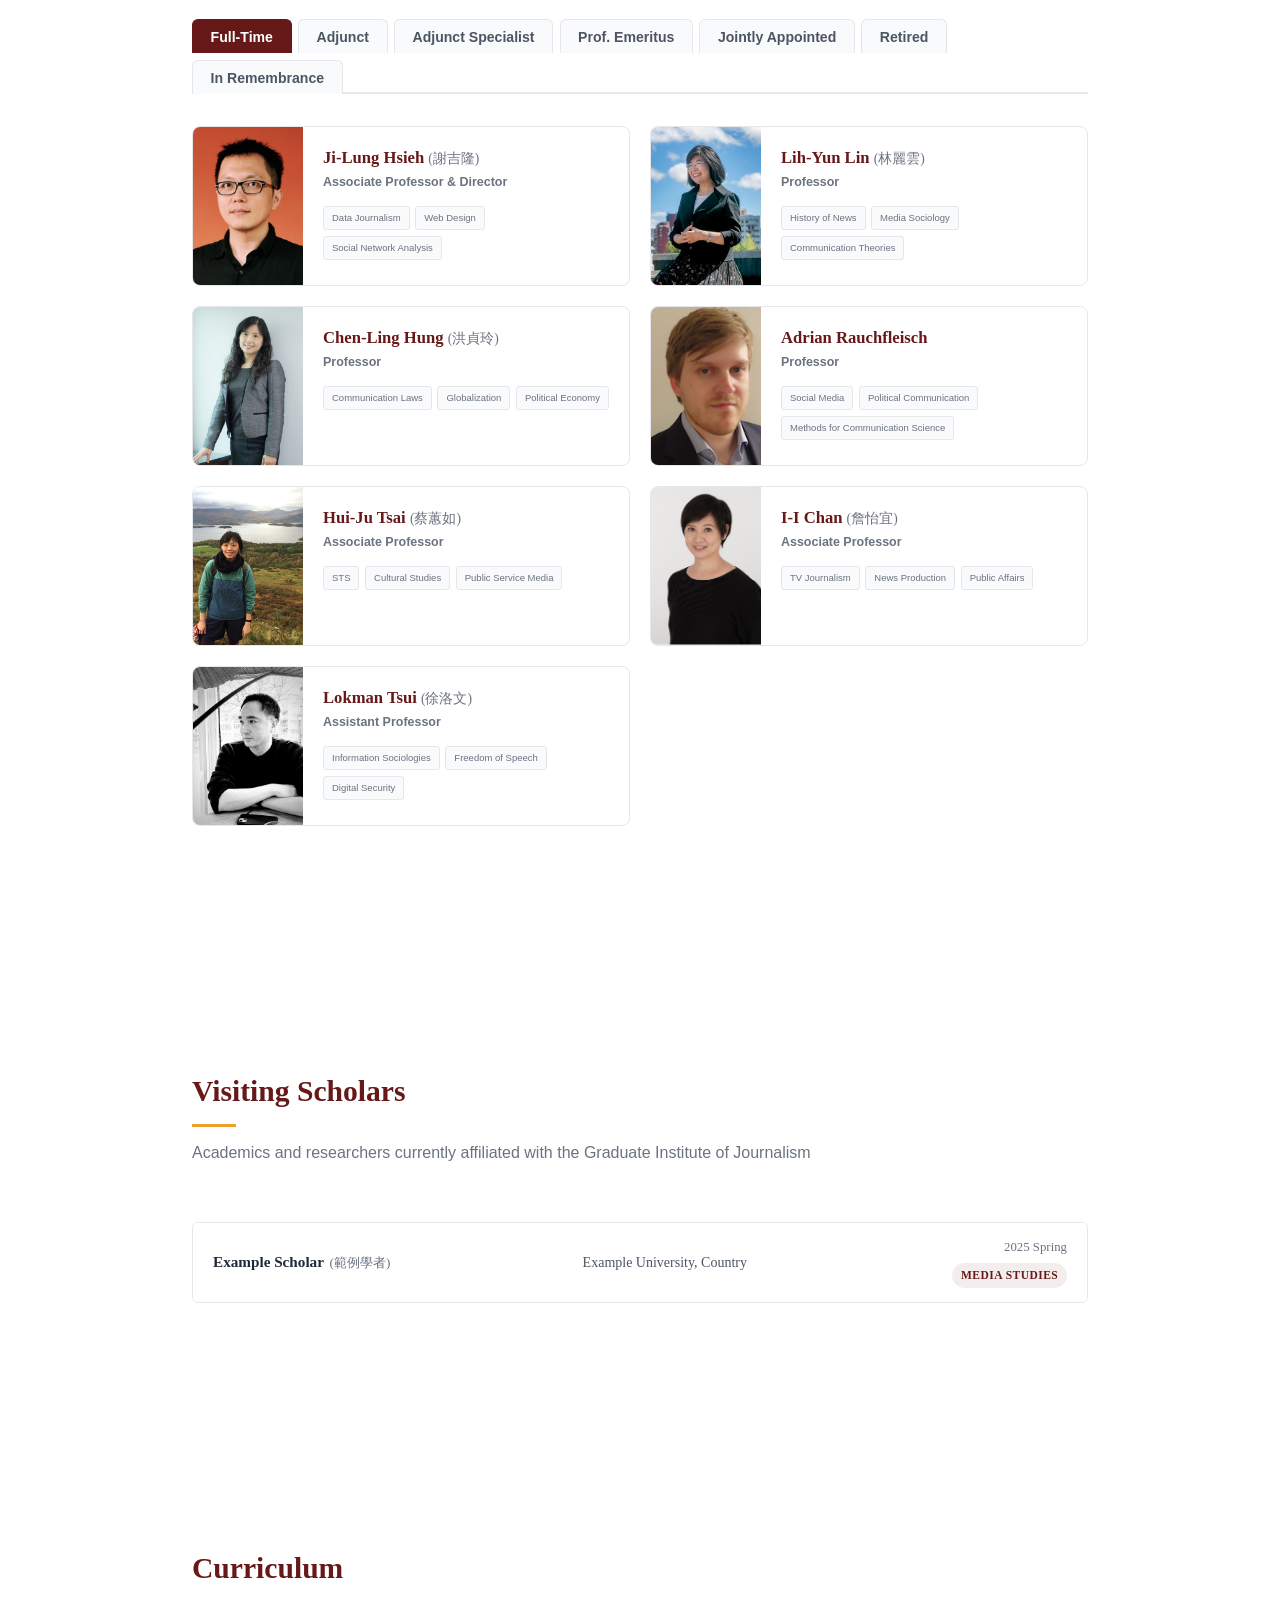
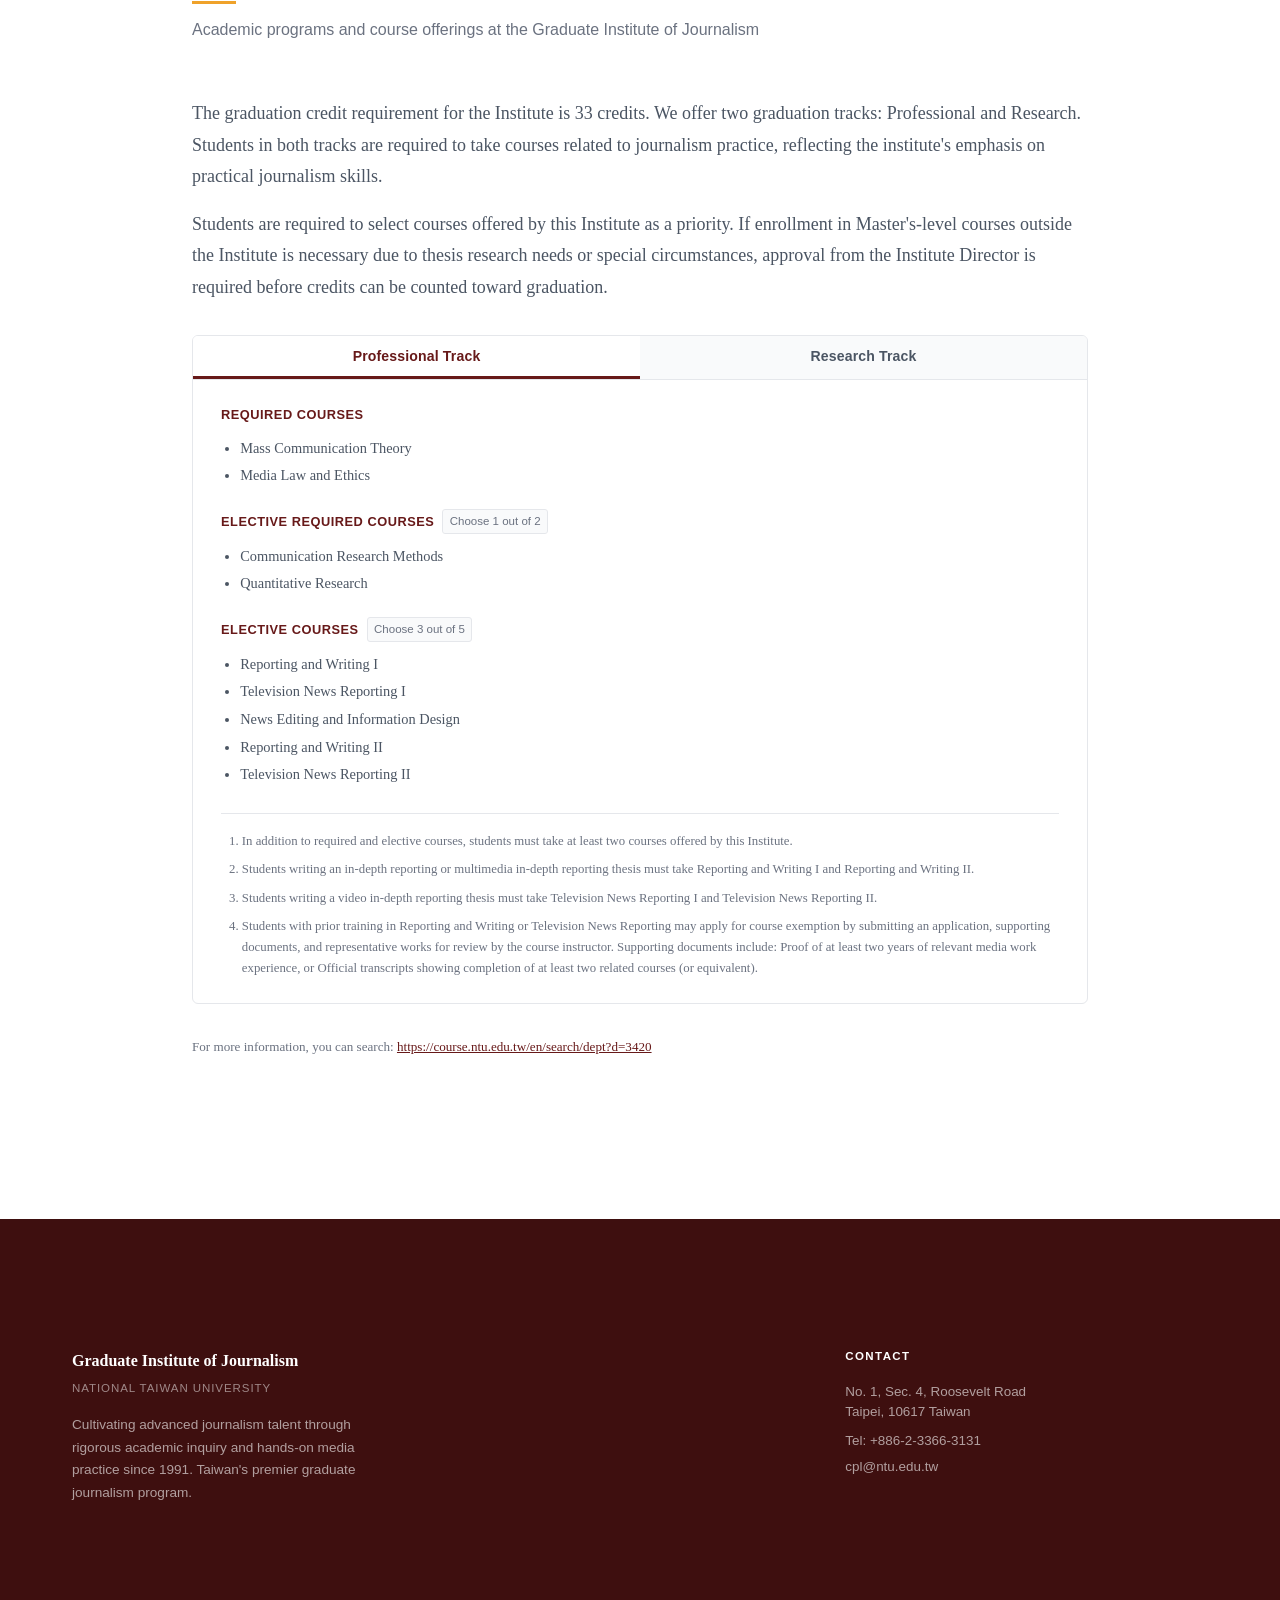
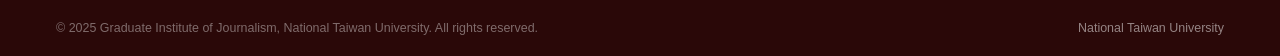
==== commit 2d0e1db3: "Rebuild Curriculum section: track tabs, course lists, footer note Co-Authored-By: Claude Sonnet 4.6 " ====
--- a/index.html
+++ b/index.html
@@ -226,28 +226,88 @@
       </div>
       <div class="curriculum-body">
         <div class="curriculum-text">
-          <p>The Graduate Institute of Journalism offers a flexible two-year master's program designed to develop both theoretical rigor and professional skills. Students may choose to specialize in digital journalism, media studies, or pursue an interdisciplinary track drawing from NTU's broader academic community.</p>
-          <p>The curriculum is structured around three pillars: <strong>Core Journalism Courses</strong>, which build foundational reporting, writing, and editing skills; <strong>Research Methods</strong>, which equip students with quantitative and qualitative tools for academic inquiry; and <strong>Elective Seminars</strong>, which allow students to pursue topics ranging from political communication and media law to data journalism and cross-media storytelling.</p>
-          <p>The <strong>Digital Journalism Specialization Program</strong> offers additional training in web production, social media analysis, data visualization, and computational methods. Students in this track complete a capstone project combining journalistic craft with technical innovation.</p>
+          <p>The graduation credit requirement for the Institute is 33 credits. We offer two graduation tracks: Professional and Research. Students in both tracks are required to take courses related to journalism practice, reflecting the institute's emphasis on practical journalism skills.</p>
+          <p>Students are required to select courses offered by this Institute as a priority. If enrollment in Master's-level courses outside the Institute is necessary due to thesis research needs or special circumstances, approval from the Institute Director is required before credits can be counted toward graduation.</p>
         </div>
-        <div class="curriculum-tracks">
-          <div class="curriculum-track">
-            <h4>General Journalism Track</h4>
-            <p>The core graduate journalism program covering reporting, editing, media theory, and research methods. Open to all incoming students.</p>
-          </div>
-          <div class="curriculum-track">
-            <h4>Digital Journalism Specialization</h4>
-            <p>An advanced track integrating data journalism, web production, and computational analysis. Students complete a digital capstone project.</p>
-          </div>
-          <div class="curriculum-track">
-            <h4>Bachelor of Social Science Pathway</h4>
-            <p>A special track for outstanding NTU undergraduates combining journalism training with social science research coursework.</p>
-          </div>
-          <div class="curriculum-track">
-            <h4>Cross-Campus Electives</h4>
-            <p>Students may draw on the full breadth of NTU's departments — science, medicine, law, and business — to deepen subject expertise.</p>
+
+        <div class="track-tabs">
+          <div class="track-tab-bar">
+            <button class="track-tab-btn active" data-track="professional">Professional Track</button>
+            <button class="track-tab-btn" data-track="research">Research Track</button>
+          </div>
+
+          <div class="track-panel" id="track-professional">
+            <div class="track-courses">
+              <div class="course-group">
+                <div class="course-group-label">Required Courses</div>
+                <ul class="course-list">
+                  <li>Mass Communication Theory</li>
+                  <li>Media Law and Ethics</li>
+                </ul>
+              </div>
+              <div class="course-group">
+                <div class="course-group-label">Elective Required Courses <span class="course-group-note">Choose 1 out of 2</span></div>
+                <ul class="course-list">
+                  <li>Communication Research Methods</li>
+                  <li>Quantitative Research</li>
+                </ul>
+              </div>
+              <div class="course-group">
+                <div class="course-group-label">Elective Courses <span class="course-group-note">Choose 3 out of 5</span></div>
+                <ul class="course-list">
+                  <li>Reporting and Writing I</li>
+                  <li>Television News Reporting I</li>
+                  <li>News Editing and Information Design</li>
+                  <li>Reporting and Writing II</li>
+                  <li>Television News Reporting II</li>
+                </ul>
+              </div>
+            </div>
+            <ol class="track-notes">
+              <li>In addition to required and elective courses, students must take at least two courses offered by this Institute.</li>
+              <li>Students writing an in-depth reporting or multimedia in-depth reporting thesis must take Reporting and Writing I and Reporting and Writing II.</li>
+              <li>Students writing a video in-depth reporting thesis must take Television News Reporting I and Television News Reporting II.</li>
+              <li>Students with prior training in Reporting and Writing or Television News Reporting may apply for course exemption by submitting an application, supporting documents, and representative works for review by the course instructor. Supporting documents include: Proof of at least two years of relevant media work experience, or Official transcripts showing completion of at least two related courses (or equivalent).</li>
+            </ol>
+          </div>
+
+          <div class="track-panel" id="track-research" hidden>
+            <div class="track-courses">
+              <div class="course-group">
+                <div class="course-group-label">Required Courses</div>
+                <ul class="course-list">
+                  <li>Mass Communication Theory</li>
+                  <li>Media Law and Ethics</li>
+                </ul>
+              </div>
+              <div class="course-group">
+                <div class="course-group-label">Elective Required Courses <span class="course-group-note">Choose 1 out of 2</span></div>
+                <ul class="course-list">
+                  <li>Communication Research Methods</li>
+                  <li>Quantitative Research</li>
+                </ul>
+              </div>
+              <div class="course-group">
+                <div class="course-group-label">Elective Courses <span class="course-group-note">Choose 2 out of 5</span></div>
+                <ul class="course-list">
+                  <li>Reporting and Writing I</li>
+                  <li>Television News Reporting I</li>
+                  <li>News Editing and Information Design</li>
+                  <li>Reporting and Writing II</li>
+                  <li>Television News Reporting II</li>
+                </ul>
+              </div>
+            </div>
+            <ol class="track-notes">
+              <li>In addition to thesis courses, students must complete at least three theory-oriented courses offered by the Institute. These include courses categorized under Theory/Methods, Media and Citizenship, and International Perspectives.</li>
+              <li>Students writing an in-depth reporting or multimedia in-depth reporting thesis must take Reporting and Writing I and Reporting and Writing II.</li>
+              <li>Students writing a video in-depth reporting thesis must take Television News Reporting I and Television News Reporting II.</li>
+              <li>Students with prior training in Reporting and Writing or Television News Reporting may apply for course exemption by submitting an application, supporting documents, and representative works for review by the course instructor. Supporting documents include: Proof of at least two years of relevant media work experience, or Official transcripts showing completion of at least two related courses (or equivalent).</li>
+            </ol>
           </div>
         </div>
+
+        <p class="curriculum-footer-note">For more information, you can search: <a href="https://course.ntu.edu.tw/en/search/dept?d=3420" target="_blank" rel="noopener">https://course.ntu.edu.tw/en/search/dept?d=3420</a></p>
       </div>
     </div>
   </section>
@@ -349,6 +409,17 @@
         activateTab(link.dataset.facultyTab);
         const sec = document.getElementById('faculty');
         if (sec) window.scrollTo({ top: sec.offsetTop - HEADER_H + 1, behavior: 'smooth' });
+      });
+    });
+
+    // ── Curriculum track tab switching ──────────────────────────────────
+    document.querySelectorAll('.track-tab-btn').forEach(btn => {
+      btn.addEventListener('click', () => {
+        document.querySelectorAll('.track-tab-btn').forEach(b => b.classList.remove('active'));
+        document.querySelectorAll('.track-panel').forEach(p => { p.hidden = true; });
+        btn.classList.add('active');
+        const panel = document.getElementById('track-' + btn.dataset.track);
+        if (panel) panel.hidden = false;
       });
     });
 
--- a/css/style.css
+++ b/css/style.css
@@ -704,7 +704,7 @@
 
 .ftag {
   font-family: -apple-system, sans-serif;
-  font-size: 10.5px;
+  font-size: 9.5px;
   padding: 0.18rem 0.5rem;
   border-radius: 3px;
   background: var(--bg-alt);
@@ -1341,10 +1341,9 @@
    Curriculum
    ============================================================ */
 .curriculum-body {
-  display: grid;
-  grid-template-columns: 1fr 1fr;
-  gap: 2.5rem;
-  align-items: start;
+  display: flex;
+  flex-direction: column;
+  gap: 2rem;
 }
 .curriculum-text p {
   color: var(--text-600);
@@ -1353,41 +1352,110 @@
 }
 .curriculum-text p:last-child { margin-bottom: 0; }
 
-.curriculum-tracks {
-  display: grid;
-  grid-template-columns: 1fr 1fr;
-  gap: 1rem;
-}
-.curriculum-track {
+/* ── Track tabs ── */
+.track-tabs {
+  border: 1px solid var(--border);
+  border-radius: var(--radius);
+  overflow: hidden;
+}
+.track-tab-bar {
+  display: flex;
+  background: var(--bg-alt);
+  border-bottom: 1px solid var(--border);
+}
+.track-tab-btn {
+  flex: 1;
+  padding: 0.75rem 1rem;
+  font-family: -apple-system, sans-serif;
+  font-size: 0.88rem;
+  font-weight: 600;
+  color: var(--text-600);
+  background: transparent;
+  border: none;
+  border-bottom: 3px solid transparent;
+  cursor: pointer;
+  transition: color 0.15s, border-color 0.15s, background 0.15s;
+  letter-spacing: 0.01em;
+}
+.track-tab-btn:hover {
+  color: var(--maroon);
+  background: var(--bg);
+}
+.track-tab-btn.active {
+  color: var(--maroon);
+  background: var(--bg);
+  border-bottom-color: var(--maroon);
+}
+.track-panel {
+  padding: 1.5rem 1.75rem;
+}
+.track-courses {
+  display: flex;
+  flex-direction: column;
+  gap: 1.25rem;
+  margin-bottom: 1.5rem;
+}
+.course-group {}
+.course-group-label {
+  font-family: -apple-system, sans-serif;
+  font-size: 0.8rem;
+  font-weight: 700;
+  color: var(--maroon);
+  text-transform: uppercase;
+  letter-spacing: 0.04em;
+  margin-bottom: 0.5rem;
+  display: flex;
+  align-items: center;
+  gap: 0.5rem;
+}
+.course-group-note {
+  font-size: 0.72rem;
+  font-weight: 500;
+  color: var(--text-500);
+  text-transform: none;
+  letter-spacing: 0;
   background: var(--bg-alt);
   border: 1px solid var(--border);
-  border-radius: var(--radius);
-  padding: 1.1rem 1.2rem;
-  transition: box-shadow 0.2s;
-}
-.curriculum-track:hover {
-  box-shadow: var(--shadow);
-}
-.curriculum-track h4 {
-  font-size: 0.88rem;
-  font-weight: 700;
-  color: var(--maroon);
-  margin: 0 0 0.5rem;
-  letter-spacing: 0.01em;
-}
-.curriculum-track p {
-  font-size: 0.83rem;
+  border-radius: 3px;
+  padding: 0.1rem 0.4rem;
+}
+.course-list {
+  margin: 0;
+  padding-left: 1.2rem;
+  list-style: disc;
+}
+.course-list li {
   color: var(--text-600);
-  line-height: 1.6;
+  font-size: 0.9rem;
+  line-height: 1.7;
+  padding: 0.1rem 0;
+}
+.track-notes {
   margin: 0;
-}
-
-@media (max-width: 900px) {
-  .curriculum-body { grid-template-columns: 1fr; }
-}
-@media (max-width: 600px) {
-  .curriculum-tracks { grid-template-columns: 1fr; }
-}
+  padding-left: 1.3rem;
+  border-top: 1px solid var(--border);
+  padding-top: 1.1rem;
+}
+.track-notes li {
+  font-size: 0.8rem;
+  color: var(--text-500);
+  line-height: 1.65;
+  margin-bottom: 0.45rem;
+}
+.track-notes li:last-child { margin-bottom: 0; }
+
+/* ── Curriculum footer note ── */
+.curriculum-footer-note {
+  font-size: 0.82rem;
+  color: var(--text-500);
+  margin: 0;
+}
+.curriculum-footer-note a {
+  color: var(--maroon);
+  text-decoration: underline;
+  word-break: break-all;
+}
+.curriculum-footer-note a:hover { color: var(--maroon-hover); }
 
 /* ============================================================
    Image Gallery (before Introduction)
